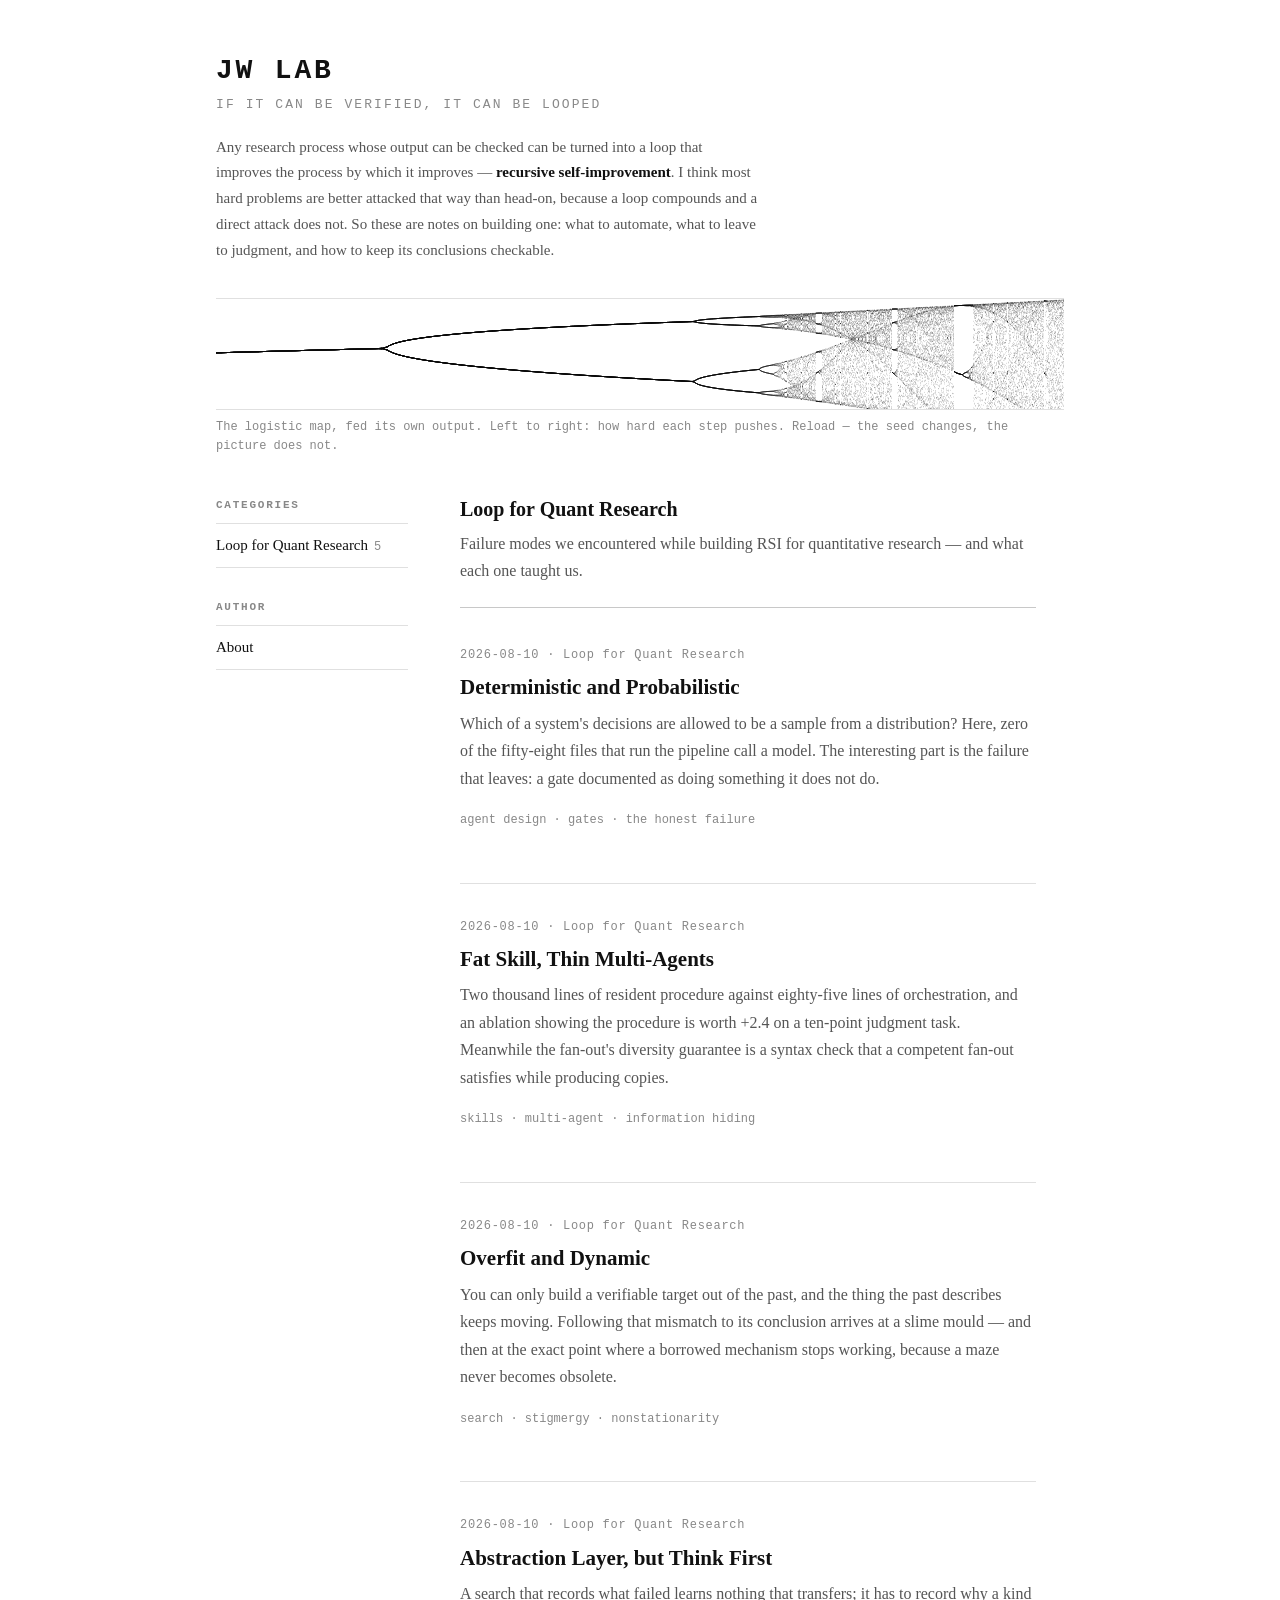
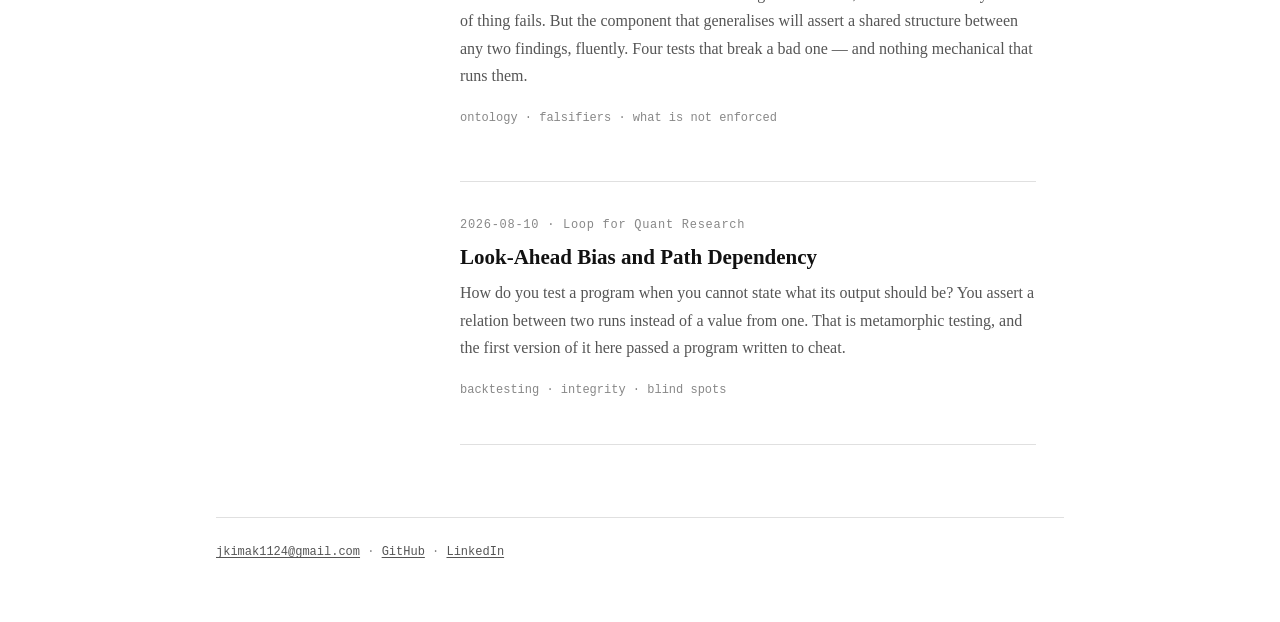
==== index.html @ d7b1e64d "Name the agent in the category description 'Failure modes hit while building' reads for a beat as th" ====
<!DOCTYPE html>
<html lang="en">
<head>
<meta charset="utf-8">
<meta name="viewport" content="width=device-width, initial-scale=1">
<title>JW Lab — Recursive Self-Improvement</title>
<meta name="description" content="Notes on recursive self-improvement: building the loop that improves the process by which it improves. What to automate, what to leave to judgment, and how to keep the conclusions checkable — drawn from an unsupervised search for stock-market trading strategies.">
<link rel="stylesheet" href="./style.css">
<link rel="icon" href="data:image/svg+xml,%3Csvg xmlns='http://www.w3.org/2000/svg' viewBox='0 0 100 100'%3E%3Ctext x='50' y='52' font-size='116' text-anchor='middle' dominant-baseline='central'%3E%F0%9F%8D%B8%3C/text%3E%3C/svg%3E">
</head>
<body>

<div class="wrap wide">

<header class="site">
  <a class="site-name home" href="./index.html">JW Lab</a>
  <p class="site-tag">If it can be verified, it can be looped</p>

  <p class="site-sub">
    Any research process whose output can be checked can be turned into a loop
    that improves the process by which it improves —
    <strong>recursive self-improvement</strong>. I think most hard problems are
    better attacked that way than head-on, because a loop compounds and a direct
    attack does not. So these are notes on building one: what to automate, what
    to leave to judgment, and how to keep its conclusions checkable.
  </p>
  <canvas class="ca" id="ca" aria-hidden="true"></canvas>
  <p class="ca-note">
    The logistic map, fed its own output. Left to right: how hard each step
    pushes. Reload — the seed changes, the picture does not.
  </p>
</header>

<main class="shell">

  <nav class="board" aria-label="sections">
    <span class="board-lbl">Categories</span>
    <ul>
      <li>
        <a href="#loop-for-quant-research" aria-current="true">
          Loop for Quant Research<span class="n">5</span>
        </a>
      </li>
    </ul>

    <span class="board-lbl">Author</span>
    <ul>
      <li><a href="./about.html">About</a></li>
    </ul>
  </nav>

  <section class="cat" id="loop-for-quant-research">
    <h2 class="cat-title">Loop for Quant Research</h2>
    <p class="cat-desc">
      Failure modes we encountered while building RSI for quantitative
      research — and what each one taught us.
    </p>

  <ol class="list">

    <li>
      <span class="entry-date">2026-08-10 · Loop for Quant Research</span>
      <a class="entry-title" href="./posts/deterministic-and-probabilistic.html">
        Deterministic and Probabilistic
      </a>
      <p class="entry-sub">
        Which of a system's decisions are allowed to be a sample from a
        distribution? Here, zero of the fifty-eight files that run the pipeline
        call a model. The interesting part is the failure that leaves: a gate
        documented as doing something it does not do.
      </p>
      <p class="entry-tags mono">agent design · gates · the honest failure</p>
    </li>

    <li>
      <span class="entry-date">2026-08-10 · Loop for Quant Research</span>
      <a class="entry-title" href="./posts/fat-skill-thin-agents.html">
        Fat Skill, Thin Multi-Agents
      </a>
      <p class="entry-sub">
        Two thousand lines of resident procedure against eighty-five lines of
        orchestration, and an ablation showing the procedure is worth +2.4 on a
        ten-point judgment task. Meanwhile the fan-out's diversity guarantee is a
        syntax check that a competent fan-out satisfies while producing copies.
      </p>
      <p class="entry-tags mono">skills · multi-agent · information hiding</p>
    </li>

    <li>
      <span class="entry-date">2026-08-10 · Loop for Quant Research</span>
      <a class="entry-title" href="./posts/overfit-and-dynamic.html">
        Overfit and Dynamic
      </a>
      <p class="entry-sub">
        You can only build a verifiable target out of the past, and the thing the
        past describes keeps moving. Following that mismatch to its conclusion
        arrives at a slime mould — and then at the exact point where a borrowed
        mechanism stops working, because a maze never becomes obsolete.
      </p>
      <p class="entry-tags mono">search · stigmergy · nonstationarity</p>
    </li>

    <li>
      <span class="entry-date">2026-08-10 · Loop for Quant Research</span>
      <a class="entry-title" href="./posts/abstraction-but-think-first.html">
        Abstraction Layer, but Think First
      </a>
      <p class="entry-sub">
        A search that records what failed learns nothing that transfers; it has
        to record why a kind of thing fails. But the component that generalises
        will assert a shared structure between any two findings, fluently. Four
        tests that break a bad one — and nothing mechanical that runs them.
      </p>
      <p class="entry-tags mono">ontology · falsifiers · what is not enforced</p>
    </li>

    <li>
      <span class="entry-date">2026-08-10 · Loop for Quant Research</span>
      <a class="entry-title" href="./posts/lookahead-and-path-dependency.html">
        Look-Ahead Bias and Path Dependency
      </a>
      <p class="entry-sub">
        How do you test a program when you cannot state what its output should
        be? You assert a relation between two runs instead of a value from one.
        That is metamorphic testing, and the first version of it here passed a
        program written to cheat.
      </p>
      <p class="entry-tags mono">backtesting · integrity · blind spots</p>
    </li>

  </ol>
  </section>
</main>

<footer class="site">
  <div>
    <a href="mailto:jkimak1124@gmail.com">jkimak1124@gmail.com</a> ·
    <a href="https://github.com/ico1036" rel="noopener">GitHub</a> ·
    <a href="https://www.linkedin.com/in/jiwoong-kim-b9934417a" rel="noopener">LinkedIn</a>
  </div>
</footer>

</div>

<script>
/* ------------------------------------------------------------------
   Bifurcation diagram of the logistic map, x -> R*x*(1-x).

   It is here because it is the canonical picture of what happens when
   you feed a process its own output. One parameter runs left to right;
   for each value the map is iterated, the transient is thrown away, and
   whatever the orbit settles onto is plotted. A single point, then two,
   then four, then a band.

   The seed is random on every load and the picture does not change,
   which is the part worth the pixels: the attractor belongs to the rule,
   not to where you happened to start.

   Deliberately cheap — a 2D canvas, no animation loop, no WebGL, so
   there is nothing to fall back to on a phone.
   ------------------------------------------------------------------ */
(function () {
  "use strict";
  var cv = document.getElementById("ca");
  if (!cv || !cv.getContext) return;

  var R_MIN = 2.75, R_MAX = 3.99;   // one fixed point through to chaos
  var SETTLE = 260;                 // iterations discarded as transient
  var KEEP = 90;                    // iterations plotted per column

  function draw() {
    var dpr = window.devicePixelRatio || 1;
    var w = cv.clientWidth, h = cv.clientHeight;
    if (!w || !h) return;
    cv.width = w * dpr;
    cv.height = h * dpr;

    var ctx = cv.getContext("2d");
    ctx.setTransform(dpr, 0, 0, dpr, 0, 0);
    ctx.clearRect(0, 0, w, h);
    ctx.fillStyle = getComputedStyle(document.body).color;
    // many faint dots rather than few hard ones: the density IS the shape
    ctx.globalAlpha = 0.16;

    var cols = Math.ceil(w);
    for (var i = 0; i < cols; i++) {
      var R = R_MIN + (R_MAX - R_MIN) * i / cols;
      // the seed is random and the picture is not — that is the point
      var x = 0.10 + 0.80 * Math.random();
      for (var s = 0; s < SETTLE; s++) x = R * x * (1 - x);
      for (var k = 0; k < KEEP; k++) {
        x = R * x * (1 - x);
        // the interesting band is the top half of the unit interval
        var y = h - ((x - 0.25) / 0.75) * h;
        if (y >= 0 && y < h) ctx.fillRect(i, y, 1, 1);
      }
    }
    ctx.globalAlpha = 1;
  }

  draw();

  // redraw on resize, but not on every pixel of a drag
  var timer = null;
  addEventListener("resize", function () {
    clearTimeout(timer);
    timer = setTimeout(draw, 150);
  }, { passive: true });

  // the strip is theme-aware: repaint if the reader's colour scheme flips
  if (window.matchMedia) {
    var mq = window.matchMedia("(prefers-color-scheme: dark)");
    if (mq.addEventListener) mq.addEventListener("change", draw);
  }
})();
</script>

</body>
</html>
---- style.css ----
/* ============================================================
   Black and white. No colour anywhere, deliberately — the only
   emphasis available is weight, size, rule and space, which is
   the constraint that keeps a research page honest.

   Dark mode inverts the two values and nothing else.
   ============================================================ */

:root{
  --ink:#111;
  --ink-2:#555;
  --ink-3:#888;
  --paper:#fff;
  --rule:#e0e0e0;
  --rule-2:#c8c8c8;
  --mark:#f0f0f0;

  /* --measure is the PROSE width. Measured, it renders 56-57 characters a
     line, and because every type size in this file is in rem that number
     holds from 900px to 2560px — the root grows at large viewports, the
     column grows with it, and the line length does not move. Spare
     viewport goes into type size, never into longer lines. */
  --measure:44rem;

  /* The index is a board plus a list, so it needs its own width: the
     list capped at its own measure, with the board sitting outside it
     rather than eating into it. */
  --shell:56rem;
  --board-w:12rem;
  --board-gap:3.25rem;
  --list-measure:36rem;

  /* The drawing width every figure's viewBox is authored at: the measure
     (44rem = 704px) minus the wrap's 24px of padding each side. Changing
     --measure without redrawing the figures to match will rescale them and
     shrink their labels with them, so the two values move together. */
  --fig-w:656px;
}

@media (prefers-color-scheme: dark){
  :root{
    --ink:#e8e8e8;
    --ink-2:#a8a8a8;
    --ink-3:#7a7a7a;
    --paper:#0c0c0c;
    --rule:#262626;
    --rule-2:#3a3a3a;
    --mark:#1c1c1c;
  }
}

*{margin:0;padding:0;box-sizing:border-box}
html{-webkit-text-size-adjust:100%}

body{
  background:var(--paper);
  color:var(--ink);
  font-family:"Iowan Old Style","Palatino Linotype",Palatino,Georgia,
              "Apple SD Gothic Neo","Noto Serif KR",serif;
  font-size:1.0625rem;
  line-height:1.72;
  -webkit-font-smoothing:antialiased;
  overflow-x:hidden;
}

.mono{
  font-family:"SF Mono",SFMono-Regular,Menlo,Consolas,"Liberation Mono",monospace;
  font-variant-numeric:tabular-nums;
}

.wrap{max-width:var(--measure); margin:0 auto; padding:0 24px}
.wrap.wide{max-width:var(--shell)}

/* ── masthead ─────────────────────────────────────────── */

header.site{padding:56px 0 0}
.site-name{
  font-family:"SF Mono",SFMono-Regular,Menlo,Consolas,monospace;
  font-size:0.8125rem; font-weight:700; letter-spacing:.16em;
  text-transform:uppercase; color:var(--ink);
  text-decoration:none; display:inline-block;
}

/* On the front page the wordmark is the wordmark; everywhere else the same
   element is a back-link and has to stay out of the way. Tracking loosens
   as size drops, so it tightens here to keep the letterfit even. */
.site-name.home{
  font-size:1.75rem; letter-spacing:.10em; line-height:1.1;
}
/* Below 1280px there is no left panel, so a post's only route to the
   author page would be a link inside a hidden rail. This carries it in
   the header instead, and steps aside where the rail takes over. */
.hdr-about{
  font-family:"SF Mono",SFMono-Regular,Menlo,Consolas,monospace;
  font-size:0.8125rem; letter-spacing:.16em; text-transform:uppercase;
  color:var(--ink-3); text-decoration:none; margin-left:18px;
}
.hdr-about:hover{color:var(--ink)}
@media (min-width:1280px){ .hdr-about{display:none} }

/* The positioning line. Sits directly under the wordmark and reads as
   part of it, which is why it repeats the wordmark's tracking rather
   than the body's. */
.site-tag{
  font-family:"SF Mono",SFMono-Regular,Menlo,Consolas,monospace;
  font-size:0.8125rem; letter-spacing:.16em; text-transform:uppercase;
  color:var(--ink-3); margin-top:7px;
}

.site-sub{
  font-size:0.9375rem; color:var(--ink-2); margin-top:14px; max-width:34rem;
}
.site-sub + .site-sub{margin-top:11px}
.site-sub strong{color:var(--ink); font-weight:600}

/* the bifurcation strip — see blog/index.html for what it is and why */
.ca{
  display:block; width:100%; height:112px; margin:34px 0 0;
  border-top:1px solid var(--rule); border-bottom:1px solid var(--rule);
}
.ca-note{
  font-family:"SF Mono",SFMono-Regular,Menlo,Consolas,monospace;
  font-size:0.75rem; color:var(--ink-3); margin-top:8px; line-height:1.6;
}

/* ── two-column shell ─────────────────────────────────────
   Left: a category board that grows as subjects are added.
   Right: the posts. One column on a phone, board first.
   ------------------------------------------------------- */

/* One column by default, two only once there is room for the board AND a
   full-measure list beside it. The board used to sit inside the prose
   measure, which left the list at 49 characters on every desktop and then
   snapped it to 79 at the phone breakpoint. */
.shell{display:grid; gap:34px; align-items:start; margin:40px 0 0}

@media (min-width:900px){
  .shell{
    grid-template-columns:var(--board-w) minmax(0,1fr);
    gap:var(--board-gap);
  }
  .board{position:sticky; top:36px}
}
.board-lbl{
  font-family:"SF Mono",SFMono-Regular,Menlo,Consolas,monospace;
  font-size:0.6875rem; font-weight:700; letter-spacing:.16em;
  text-transform:uppercase; color:var(--ink-3);
  padding-bottom:8px; border-bottom:1px solid var(--rule); display:block;
}
.board ul{list-style:none; margin:0; padding:0}
/* a second group in the board gets air above its label, so the two read
   as sections rather than as one list with a stray heading in it */
.board ul + .board-lbl{margin-top:30px}
.board li{margin:0; border-bottom:1px solid var(--rule)}
.board a{
  display:block; padding:11px 0; text-decoration:none;
  font-size:0.9375rem; line-height:1.4; color:var(--ink);
}
.board a:hover{text-decoration:underline; text-underline-offset:3px}
.board .n{
  font-family:"SF Mono",SFMono-Regular,Menlo,Consolas,monospace;
  font-size:0.75rem; color:var(--ink-3); margin-left:6px;
}

/* ── a category, and what it is about ─────────────────────
   The board is a set of links; this is where the reader lands when they
   follow one. Without it the five posts arrive with no statement of what
   they have in common, and the through-line has to be inferred.
   ------------------------------------------------------- */

.cat{max-width:var(--list-measure)}
.cat-title{
  font-size:1.25rem; font-weight:600; line-height:1.3; margin:0 0 8px;
}
.cat-desc{
  font-size:1rem; color:var(--ink-2); margin:0 0 4px;
  padding-bottom:22px; border-bottom:1px solid var(--rule-2);
}

/* ── index post list ──────────────────────────────────── */

.list{margin:0; list-style:none; max-width:var(--list-measure)}
.list li{
  padding:26px 0; border-top:1px solid var(--rule);
}
/* the category description already closes with a rule, at every width */
.list li:first-child{border-top:none}
.list li:last-child{border-bottom:1px solid var(--rule)}
.entry-date{
  font-family:"SF Mono",SFMono-Regular,Menlo,Consolas,monospace;
  font-size:0.75rem; color:var(--ink-3); letter-spacing:.06em;
}
.entry-title{
  display:block; margin:6px 0 8px;
  font-size:1.3125rem; line-height:1.35; font-weight:600;
  color:var(--ink); text-decoration:none;
}
.entry-title:hover{text-decoration:underline; text-underline-offset:3px}
.entry-sub{color:var(--ink-2); font-size:1rem}
.entry-tags{
  margin-top:10px;
  font-family:"SF Mono",SFMono-Regular,Menlo,Consolas,monospace;
  font-size:0.75rem; color:var(--ink-3);
}

/* ── post ─────────────────────────────────────────────── */

article{margin:44px 0 0}
.post-date{
  font-family:"SF Mono",SFMono-Regular,Menlo,Consolas,monospace;
  font-size:0.75rem; color:var(--ink-3); letter-spacing:.06em;
}
h1{
  font-size:1.9375rem; line-height:1.24; font-weight:600;
  letter-spacing:-.01em; margin:10px 0 14px; text-wrap:balance;
}
.standfirst{
  font-size:1.125rem; color:var(--ink-2); line-height:1.65;
  padding-bottom:26px; border-bottom:1px solid var(--rule);
}

h2{
  font-size:1.25rem; font-weight:600; line-height:1.35;
  margin:42px 0 12px; text-wrap:balance;
}
h3{
  font-size:1.0625rem; font-weight:600; margin:28px 0 8px;
}
p{margin:0 0 18px}
p.lede{font-size:1.125rem}

a{color:var(--ink); text-underline-offset:2px}

strong{font-weight:600}
em{font-style:italic}

ul,ol{margin:0 0 18px 1.3em}
li{margin:0 0 8px}

blockquote{
  margin:22px 0; padding:2px 0 2px 20px;
  border-left:2px solid var(--rule-2); color:var(--ink-2);
}
blockquote p:last-child{margin-bottom:0}

code{
  font-family:"SF Mono",SFMono-Regular,Menlo,Consolas,monospace;
  font-size:.87em; background:var(--mark); padding:1px 5px; border-radius:3px;
}
pre{
  background:var(--mark); border:1px solid var(--rule);
  padding:14px 16px; margin:22px 0; overflow-x:auto; border-radius:4px;
}
pre code{background:none; padding:0; font-size:0.8125rem; line-height:1.62}

table{
  width:100%; border-collapse:collapse; margin:24px 0; font-size:0.9375rem;
  display:block; overflow-x:auto;
}
th,td{
  text-align:left; padding:9px 14px 9px 0;
  border-bottom:1px solid var(--rule); vertical-align:top;
}
th{
  font-family:"SF Mono",SFMono-Regular,Menlo,Consolas,monospace;
  font-size:0.75rem; font-weight:600; letter-spacing:.04em;
  text-transform:uppercase; color:var(--ink-3);
}
td.num{
  font-family:"SF Mono",SFMono-Regular,Menlo,Consolas,monospace;
  font-variant-numeric:tabular-nums; white-space:nowrap;
}

hr{border:none; border-top:1px solid var(--rule); margin:38px 0}

/* ── figures ──────────────────────────────────────────────
   Diagrams are inline SVG drawn in `currentColor`, so they take the ink
   value and invert with the theme without a second asset.

   They are drawn at --fig-w so the viewBox scale is 1 and a user unit is
   a CSS pixel. That is what makes the `font-size` attributes inside the
   SVG mean what they say. Below that width the figure SCROLLS rather than
   scaling: scaling the viewBox shrinks every label with it, which is how
   an earlier version of this shipped 14px labels that rendered at four
   and a half pixels on a phone.
   ------------------------------------------------------- */

figure{margin:30px 0}
.fig-scroll{overflow-x:auto; overflow-y:hidden}
/* Fixed at the authored width and centred, never stretched. Growing the
   figure with the root would scale its labels past the body text; letting
   it shrink is the 4.4px bug. So on a scaled-up display the figure simply
   sits a little narrower than the prose, centred, which reads as chosen. */
figure svg{
  display:block; width:var(--fig-w); height:auto;
  margin-inline:auto; color:var(--ink);
}
figcaption{
  font-family:"SF Mono",SFMono-Regular,Menlo,Consolas,monospace;
  font-size:0.75rem; color:var(--ink-3); line-height:1.6; margin-top:10px;
}

/* a claim the reader can check, set apart from the prose around it */
.measured{
  border:1px solid var(--rule-2); padding:16px 18px; margin:24px 0;
  border-radius:4px;
}
.measured .lbl{
  font-family:"SF Mono",SFMono-Regular,Menlo,Consolas,monospace;
  font-size:0.75rem; letter-spacing:.1em; text-transform:uppercase;
  color:var(--ink-3); display:block; margin-bottom:8px;
}
.measured p:last-child{margin-bottom:0}

/* the thing I got wrong, or the thing this does not cover */
.caveat{
  border-left:2px solid var(--ink); padding:2px 0 2px 18px; margin:24px 0;
}
.caveat .lbl{
  font-family:"SF Mono",SFMono-Regular,Menlo,Consolas,monospace;
  font-size:0.75rem; letter-spacing:.1em; text-transform:uppercase;
  color:var(--ink); font-weight:600; display:block; margin-bottom:6px;
}
.caveat p:last-child{margin-bottom:0}

.footnotes{
  margin-top:44px; padding-top:20px; border-top:1px solid var(--rule);
  font-size:0.9375rem; color:var(--ink-2);
}
.footnotes ol{margin-left:1.2em}

.post-nav{
  margin:52px 0 0; padding-top:22px; border-top:1px solid var(--rule);
  font-size:0.9375rem;
}

/* ── footer ───────────────────────────────────────────── */

footer.site{
  margin:64px 0 0; padding:22px 0 56px; border-top:1px solid var(--rule);
  font-family:"SF Mono",SFMono-Regular,Menlo,Consolas,monospace;
  font-size:0.75rem; color:var(--ink-3); line-height:2;
}
footer.site a{color:var(--ink-2)}

/* ── contents rail ────────────────────────────────────────
   Hidden until there is genuinely empty margin to put it in, and then
   fixed beside the column rather than inside it, so the prose keeps the
   exact width and position it has at every other size — no reflow, and
   the figures do not move.

   The breakpoint is where the arithmetic stops fitting: the rail needs
   half the viewport to exceed half the measure plus the rail, its gap
   and a margin. Below 1280 that puts its left edge off-screen.
   ------------------------------------------------------- */

.rail{display:none}

@media (min-width:1280px){
  /* A column, so that only the contents list scrolls. With the whole rail
     scrolling, the author group fell off the bottom on any post with a
     long table of contents — visible on a tall window, gone on a short
     one, which is the worst of both. */
  .rail{
    display:flex; flex-direction:column; position:fixed; top:118px;
    left:calc(50% - (var(--measure) / 2) - 15rem);
    width:13rem; max-height:76vh;
  }
  .rail > .rail-list:not(.rail-foot){overflow-y:auto; min-height:2.5rem}
  .rail > .rail-lbl,
  .rail > .rail-foot{flex:none}
  .rail-lbl{
    font-family:"SF Mono",SFMono-Regular,Menlo,Consolas,monospace;
    font-size:0.6875rem; font-weight:700; letter-spacing:.16em;
    text-transform:uppercase; color:var(--ink-3);
    display:block; padding-bottom:8px; border-bottom:1px solid var(--rule);
  }
  .rail-lbl-2{margin-top:26px}
  .rail-list{margin:0; padding:0; list-style:none; counter-reset:rail}
  .rail-list li{margin:0; counter-increment:rail}
  .rail-list a{
    display:block; padding:7px 0 7px 22px; position:relative;
    font-size:0.875rem; line-height:1.35;
    color:var(--ink-3); text-decoration:none;
  }
  .rail-list a::before{
    content:counter(rail); position:absolute; left:0; top:7px;
    font-family:"SF Mono",SFMono-Regular,Menlo,Consolas,monospace;
    font-size:0.6875rem; color:var(--ink-3);
  }
  .rail-list a:hover{color:var(--ink)}
  .rail-list a[aria-current]{color:var(--ink); font-weight:600}

  /* The author group is not part of the numbered contents. These have the
     same specificity as the .rail-list rules above, so they have to come
     after them — placed before, the number came back. */
  .rail-foot li{counter-increment:none}
  .rail-foot a{padding-left:0}
  .rail-foot a::before{content:none}
}

/* ── large screens ────────────────────────────────────────
   On a wide display the answer is not a longer line — 78 characters is
   already the ceiling — it is bigger type. Every width here is in rem,
   so raising the root grows the column and the text together and the
   characters-per-line does not move. The page occupies a similar share
   of a 27-inch display as of a laptop, instead of shrinking into a strip.

   Must stay above the mobile block, which is required to come last.
   ------------------------------------------------------- */

/* Only the ROOT moves here. Every other size in this file is in rem, so
   body, lede, headings and captions all follow in proportion and the
   hierarchy holds. Restating body in this block multiplies the two: it
   produced a body larger than its own lede at 1500px and above. */
@media (min-width:1500px){ html{font-size:17px} }
@media (min-width:1900px){ html{font-size:18px} }

/* ── mobile ───────────────────────────────────────────────
   The floor is 14px at phone widths. Small mono type is fine
   on a desktop and unreadable on a phone, so every class that
   sits under 14px above is raised here.
   ------------------------------------------------------- */

@media (max-width:760px){
  body{font-size:16px}
  .wrap{padding:0 18px}
  header.site{padding-top:36px}
  /* The single-column shell, the static board and the list's first rule
     are now the DEFAULT rather than a phone override — the two-column
     form only switches on above 900px. Restating them here would be
     three rules that no longer change anything. */
  h1{font-size:26px}
  h2{font-size:19px}
  .standfirst{font-size:17px}
  .entry-title{font-size:19px}
  /* The bifurcation needs vertical room to read as a shape rather than a
     smudge; at 64px the period-doubling was a thick line. */
  .ca{height:82px}
  pre code{font-size:14px}
  table{font-size:14px}
  .site-name,.site-tag,.hdr-about,.ca-note,.entry-date,.entry-tags,.post-date,
  .board-lbl,.board .n,.measured .lbl,.caveat .lbl,th,
  figcaption,footer.site{font-size:14px}

  /* `code` is .87em, which lands at 13.92px against a 16px body — under the
     floor by eight hundredths of a pixel. Pin it rather than nudging the
     ratio, so the value does not drift back under when the body size moves. */
  code{font-size:14px}
}
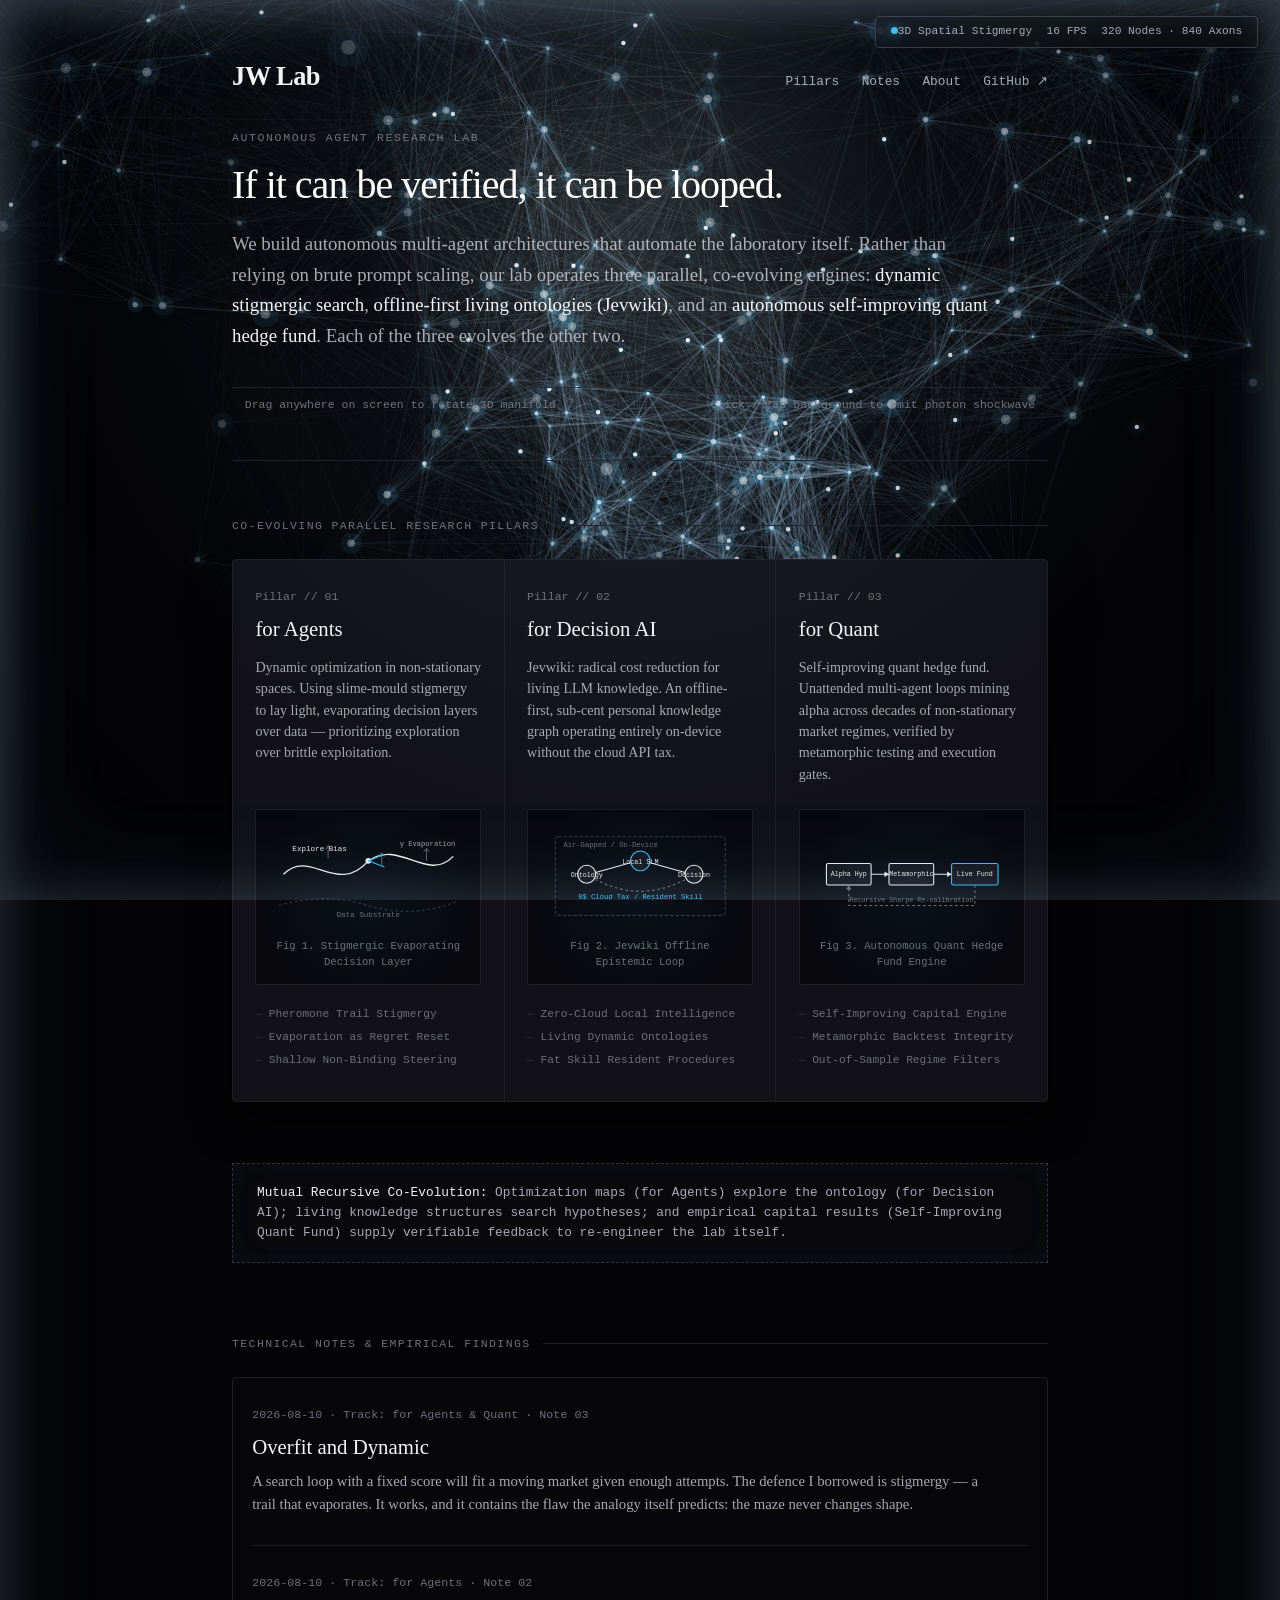
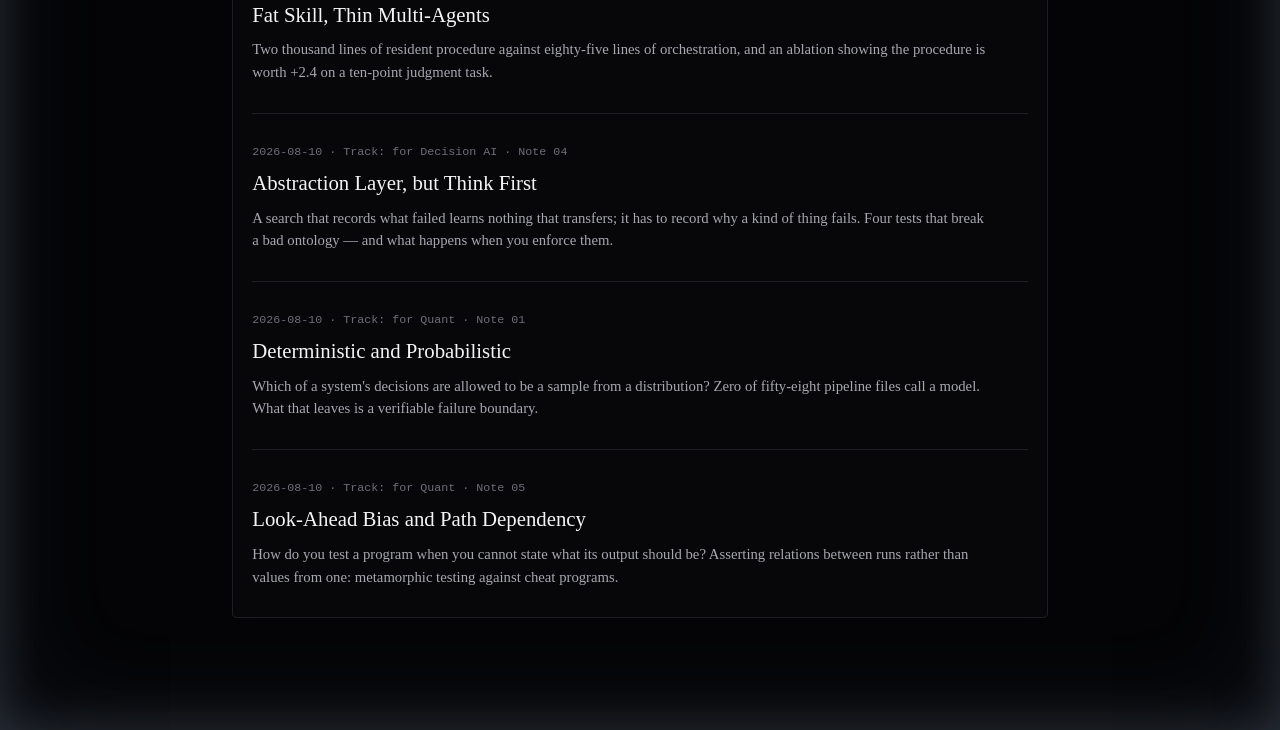
==== commit ed4160bf: "Deploy: Full-screen 3D synaptic void with 3 parallel research pillars" ====
--- a/index.html
+++ b/index.html
@@ -2,216 +2,1025 @@
 <html lang="en">
 <head>
 <meta charset="utf-8">
-<meta name="viewport" content="width=device-width, initial-scale=1">
-<title>JW Lab — Recursive Self-Improvement</title>
-<meta name="description" content="Notes on recursive self-improvement: building the loop that improves the process by which it improves. What to automate, what to leave to judgment, and how to keep the conclusions checkable — drawn from an unsupervised search for stock-market trading strategies.">
-<link rel="stylesheet" href="./style.css">
-<link rel="icon" href="data:image/svg+xml,%3Csvg xmlns='http://www.w3.org/2000/svg' viewBox='0 0 100 100'%3E%3Ctext x='50' y='52' font-size='116' text-anchor='middle' dominant-baseline='central'%3E%F0%9F%8D%B8%3C/text%3E%3C/svg%3E">
+<meta name="viewport" content="width=device-width, initial-scale=1, viewport-fit=cover">
+<title>JW Lab — Autonomous Agent Research Lab</title>
+<meta name="description" content="An autonomous agent research lab architecting multi-agent systems, recursive self-improvement loops, stigmergic optimization, and offline-first epistemic graphs.">
+<style>
+/* ============================================================
+   JW LAB — NEOLAB MONOCHROME × FULL-SCREEN 3D LIVING VOID
+   Ultra-High Visibility 3D Synaptic Manifold Engine
+   ============================================================ */
+:root {
+  --ink: #f4f4f6;
+  --ink-2: #a8a8b2;
+  --ink-3: #6e6e78;
+  --paper: #040406;
+  --card: rgba(12, 12, 18, 0.65);
+  --rule: #1e1e24;
+  --rule-light: #32323e;
+  
+  --measure: 54rem;
+  --font-serif: "Iowan Old Style", "Palatino Linotype", Palatino, Georgia, "Apple SD Gothic Neo", serif;
+  --font-mono: "SF Mono", "Fira Code", Menlo, Monaco, Consolas, monospace;
+}
+
+* { margin: 0; padding: 0; box-sizing: border-box; }
+html { background: var(--paper); color: var(--ink); -webkit-font-smoothing: antialiased; }
+
+body {
+  font-family: var(--font-serif);
+  font-size: 1.0625rem;
+  line-height: 1.55;
+  background: var(--paper);
+  color: var(--ink);
+  overflow-x: hidden;
+  position: relative;
+  min-height: 100vh;
+}
+
+/* ============================================================
+   FULL-SCREEN 3D CANVAS (LIVING VOID)
+   ============================================================ */
+#physarum-canvas {
+  position: fixed;
+  top: 0;
+  left: 0;
+  width: 100vw;
+  height: 100vh;
+  z-index: 1;
+  display: block;
+  cursor: grab;
+  touch-action: none;
+}
+#physarum-canvas:active {
+  cursor: grabbing;
+}
+
+/* Subtle Vignette (preserves high contrast for 3D network) */
+.spatial-vignette {
+  position: fixed;
+  top: 0;
+  left: 0;
+  width: 100vw;
+  height: 100vh;
+  z-index: 2;
+  pointer-events: none;
+  background: radial-gradient(
+    circle at 50% 30%,
+    rgba(4, 4, 6, 0.0) 0%,
+    rgba(4, 4, 6, 0.35) 65%,
+    rgba(4, 4, 6, 0.75) 100%
+  );
+}
+
+/* ============================================================
+   LUMINESCENT SCREEN PERIMETER BEZEL (ENTRANCE LIGHT)
+   ============================================================ */
+.screen-edge-corona {
+  position: fixed;
+  top: 0;
+  left: 0;
+  width: 100vw;
+  height: 100vh;
+  pointer-events: none;
+  z-index: 999;
+  box-shadow: inset 0 0 50px rgba(210, 235, 255, 0.16),
+              inset 0 0 120px rgba(140, 190, 255, 0.08);
+  transition: opacity 0.8s cubic-bezier(0.16, 1, 0.3, 1);
+}
+
+.screen-edge-photon {
+  position: fixed;
+  top: 0;
+  left: 0;
+  width: 100vw;
+  height: 100vh;
+  pointer-events: none;
+  z-index: 998;
+  opacity: 0.85;
+  background: radial-gradient(
+    circle at var(--mouse-x, 50%) var(--mouse-y, 25%),
+    rgba(220, 245, 255, 0.18) 0%,
+    rgba(140, 190, 255, 0.05) 30%,
+    transparent 65%
+  );
+  mix-blend-mode: screen;
+}
+
+@keyframes entrancePulse {
+  0% {
+    box-shadow: inset 0 0 0px rgba(220, 235, 255, 0),
+                inset 0 0 0px rgba(180, 210, 255, 0);
+  }
+  35% {
+    box-shadow: inset 0 0 110px rgba(225, 242, 255, 0.35),
+                inset 0 0 200px rgba(160, 210, 255, 0.18);
+  }
+  100% {
+    box-shadow: inset 0 0 50px rgba(210, 235, 255, 0.16),
+                inset 0 0 120px rgba(140, 190, 255, 0.08);
+  }
+}
+
+.entrance-active {
+  animation: entrancePulse 2.2s cubic-bezier(0.16, 1, 0.3, 1) forwards;
+}
+
+/* Floating Telemetry Pendant */
+.hud-pendant {
+  position: fixed;
+  top: calc(1rem + env(safe-area-inset-top));
+  right: 1.4rem;
+  z-index: 100;
+  font-family: var(--font-mono);
+  font-size: 0.7rem;
+  color: var(--ink-2);
+  display: flex;
+  align-items: center;
+  gap: 0.9rem;
+  background: rgba(8, 8, 12, 0.78);
+  padding: 0.4rem 0.9rem;
+  border: 1px solid var(--rule-light);
+  border-radius: 4px;
+  backdrop-filter: blur(14px);
+  -webkit-backdrop-filter: blur(14px);
+  pointer-events: none;
+  box-shadow: 0 4px 20px rgba(0, 0, 0, 0.6);
+}
+
+.hud-dot {
+  width: 7px;
+  height: 7px;
+  border-radius: 50%;
+  background: #38bdf8;
+  box-shadow: 0 0 12px #38bdf8;
+  display: inline-block;
+  animation: dotPulse 2s infinite ease-in-out;
+}
+@keyframes dotPulse {
+  0%, 100% { opacity: 0.7; transform: scale(0.9); }
+  50% { opacity: 1; transform: scale(1.25); box-shadow: 0 0 16px #38bdf8; }
+}
+
+/* ============================================================
+   CONTENT LAYER
+   ============================================================ */
+.wrap {
+  position: relative;
+  z-index: 10;
+  max-width: var(--measure);
+  margin: 0 auto;
+  padding: calc(3.5rem + env(safe-area-inset-top)) 1.5rem calc(7rem + env(safe-area-inset-bottom));
+  pointer-events: none; /* Let drag pass through to 3D canvas */
+}
+
+a, button, article, nav, .interactive-box, .coevolution-bar, .dispatches {
+  pointer-events: auto;
+}
+
+/* Header */
+header.site {
+  border-bottom: 1px solid var(--rule);
+  padding-bottom: 2.4rem;
+  margin-bottom: 3.5rem;
+  position: relative;
+}
+
+.top-bar {
+  display: flex;
+  justify-content: space-between;
+  align-items: baseline;
+  margin-bottom: 2rem;
+}
+
+.site-title {
+  font-family: var(--font-serif);
+  font-size: 1.65rem;
+  font-weight: 600;
+  letter-spacing: -0.02em;
+  color: var(--ink);
+  text-decoration: none;
+}
+
+.site-nav {
+  font-family: var(--font-mono);
+  font-size: 0.8rem;
+  display: flex;
+  gap: 1.4rem;
+}
+.site-nav a {
+  color: var(--ink-2);
+  text-decoration: none;
+  transition: color 0.15s ease;
+}
+.site-nav a:hover {
+  color: #fff;
+}
+
+.hero-tag {
+  font-family: var(--font-mono);
+  font-size: 0.72rem;
+  text-transform: uppercase;
+  letter-spacing: 0.14em;
+  color: var(--ink-3);
+  margin-bottom: 0.9rem;
+}
+
+.hero-headline {
+  font-size: 2.5rem;
+  font-weight: 400;
+  line-height: 1.18;
+  letter-spacing: -0.025em;
+  margin-bottom: 1.3rem;
+  color: #ffffff;
+  text-shadow: 0 2px 24px rgba(0, 0, 0, 0.9);
+}
+
+.hero-manifesto {
+  font-size: 1.18rem;
+  color: var(--ink-2);
+  line-height: 1.62;
+  max-width: 48rem;
+  margin-bottom: 2.2rem;
+  text-shadow: 0 1px 14px rgba(0, 0, 0, 0.9);
+}
+
+.hero-manifesto strong {
+  color: var(--ink);
+  font-weight: 500;
+}
+
+.spatial-hint-strip {
+  display: flex;
+  align-items: center;
+  justify-content: space-between;
+  font-family: var(--font-mono);
+  font-size: 0.72rem;
+  color: var(--ink-3);
+  padding: 0.5rem 0.8rem;
+  border-top: 1px solid var(--rule);
+  margin-top: 1.5rem;
+}
+
+/* ============================================================
+   PARALLEL 3-TRACK ARCHITECTURE MATRIX (GLASS CARDS)
+   ============================================================ */
+.section-meta {
+  font-family: var(--font-mono);
+  font-size: 0.72rem;
+  text-transform: uppercase;
+  letter-spacing: 0.12em;
+  color: var(--ink-3);
+  margin-bottom: 1.5rem;
+  display: flex;
+  align-items: center;
+  gap: 0.75rem;
+}
+.section-meta::after {
+  content: "";
+  flex: 1;
+  height: 1px;
+  background: var(--rule);
+}
+
+.parallel-grid {
+  display: grid;
+  grid-template-columns: repeat(3, 1fr);
+  gap: 1px;
+  background: var(--rule);
+  border: 1px solid var(--rule);
+  margin-bottom: 3.8rem;
+  border-radius: 4px;
+  overflow: hidden;
+  box-shadow: 0 16px 40px rgba(0, 0, 0, 0.6);
+}
+
+.track-card {
+  background: var(--card);
+  backdrop-filter: blur(14px);
+  -webkit-backdrop-filter: blur(14px);
+  padding: 1.8rem 1.4rem 2rem;
+  display: flex;
+  flex-direction: column;
+  position: relative;
+  transition: background 0.25s ease;
+}
+.track-card::before {
+  content: "";
+  position: absolute;
+  top: 0; left: 0; right: 0; height: 1px;
+  background: linear-gradient(90deg, transparent, rgba(220, 238, 255, 0.3), transparent);
+  opacity: 0;
+  transition: opacity 0.3s ease;
+}
+.track-card:hover {
+  background: rgba(18, 18, 26, 0.85);
+}
+.track-card:hover::before {
+  opacity: 1;
+}
+
+.track-id {
+  font-family: var(--font-mono);
+  font-size: 0.72rem;
+  color: var(--ink-3);
+  margin-bottom: 0.45rem;
+}
+
+.track-title {
+  font-family: var(--font-serif);
+  font-size: 1.3rem;
+  font-weight: 500;
+  color: var(--ink);
+  margin-bottom: 0.7rem;
+}
+
+.track-desc {
+  font-size: 0.88rem;
+  color: var(--ink-2);
+  line-height: 1.52;
+  margin-bottom: 1.5rem;
+  flex-grow: 1;
+}
+
+/* Schematic Diagram Box */
+.schematic-box {
+  border: 1px solid var(--rule);
+  background: rgba(8, 8, 12, 0.85);
+  padding: 0.85rem;
+  border-radius: 2px;
+  margin-bottom: 1.3rem;
+  display: flex;
+  flex-direction: column;
+  align-items: center;
+  position: relative;
+  overflow: hidden;
+}
+.schematic-box::after {
+  content: "";
+  position: absolute;
+  inset: 0;
+  background: radial-gradient(circle at 50% 50%, rgba(56, 189, 248, 0.05) 0%, transparent 80%);
+  pointer-events: none;
+}
+
+.schematic-svg {
+  width: 100%;
+  height: 105px;
+  display: block;
+}
+
+.schematic-caption {
+  font-family: var(--font-mono);
+  font-size: 0.66rem;
+  color: var(--ink-3);
+  margin-top: 0.55rem;
+  text-align: center;
+}
+
+.track-tags {
+  font-family: var(--font-mono);
+  font-size: 0.7rem;
+  color: var(--ink-3);
+  list-style: none;
+  display: flex;
+  flex-direction: column;
+  gap: 0.35rem;
+}
+.track-tags li::before {
+  content: "— ";
+  color: var(--rule-light);
+}
+
+/* Co-evolution Banner */
+.coevolution-bar {
+  border: 1px dashed var(--rule-light);
+  background: rgba(12, 12, 16, 0.72);
+  backdrop-filter: blur(14px);
+  padding: 1.2rem 1.5rem;
+  margin-bottom: 4.5rem;
+  font-family: var(--font-mono);
+  font-size: 0.8rem;
+  color: var(--ink-2);
+  line-height: 1.55;
+  box-shadow: inset 0 0 25px rgba(56, 189, 248, 0.04);
+}
+.coevolution-bar strong {
+  color: var(--ink);
+  font-weight: 500;
+}
+
+/* Dispatches */
+.dispatches {
+  list-style: none;
+  background: rgba(10, 10, 14, 0.6);
+  backdrop-filter: blur(12px);
+  padding: 0 1.2rem;
+  border: 1px solid var(--rule);
+  border-radius: 4px;
+}
+
+.dispatch-item {
+  border-bottom: 1px solid var(--rule);
+  padding: 1.8rem 0;
+  transition: padding-left 0.15s ease;
+}
+.dispatch-item:last-child {
+  border-bottom: none;
+}
+.dispatch-item:hover {
+  padding-left: 0.5rem;
+}
+
+.dispatch-meta {
+  font-family: var(--font-mono);
+  font-size: 0.73rem;
+  color: var(--ink-3);
+  margin-bottom: 0.4rem;
+}
+
+.dispatch-title {
+  font-size: 1.3rem;
+  font-weight: 500;
+  color: var(--ink);
+  text-decoration: none;
+  display: inline-block;
+  margin-bottom: 0.45rem;
+}
+.dispatch-title:hover {
+  color: #fff;
+  text-decoration: underline;
+  text-underline-offset: 4px;
+}
+
+.dispatch-standfirst {
+  font-size: 0.92rem;
+  color: var(--ink-2);
+  line-height: 1.55;
+  max-width: 46rem;
+}
+
+/* Mobile Optimizations */
+@media (max-width: 820px) {
+  .parallel-grid {
+    grid-template-columns: 1fr;
+  }
+  .hero-headline {
+    font-size: 1.95rem;
+  }
+  .wrap {
+    padding-left: 1.1rem;
+    padding-right: 1.1rem;
+  }
+  .hud-pendant {
+    right: 1.1rem;
+  }
+  .screen-edge-corona {
+    box-shadow: inset 0 0 40px rgba(210, 235, 255, 0.2),
+                inset 0 0 90px rgba(150, 200, 255, 0.1);
+  }
+}
+</style>
 </head>
-<body>
-
-<div class="wrap wide">
-
-<header class="site">
-  <a class="site-name home" href="./index.html">JW Lab</a>
-  <p class="site-tag">If it can be verified, it can be looped</p>
-
-  <p class="site-sub">
-    Any research process whose output can be checked can be turned into a loop
-    that improves the process by which it improves —
-    <strong>recursive self-improvement</strong>. I think most hard problems are
-    better attacked that way than head-on, because a loop compounds and a direct
-    attack does not. So these are notes on building one: what to automate, what
-    to leave to judgment, and how to keep its conclusions checkable.
-  </p>
-  <canvas class="ca" id="ca" aria-hidden="true"></canvas>
-  <p class="ca-note">
-    The logistic map, fed its own output. Left to right: how hard each step
-    pushes. Reload — the seed changes, the picture does not.
-  </p>
-</header>
-
-<main class="shell">
-
-  <nav class="board" aria-label="sections">
-    <span class="board-lbl">Categories</span>
-    <ul>
-      <li>
-        <a href="#loop-for-quant-research" aria-current="true">
-          Loop for Quant Research<span class="n">5</span>
-        </a>
+<body class="entrance-active">
+
+<!-- Full-Screen Living 3D Stigmergy Manifold Canvas -->
+<canvas id="physarum-canvas"></canvas>
+<div class="spatial-vignette"></div>
+
+<!-- Ambient Rim Corona & Traveling Specular Light -->
+<div class="screen-edge-corona"></div>
+<div class="screen-edge-photon" id="edge-photon"></div>
+
+<!-- Top-Right Telemetry Pendant -->
+<div class="hud-pendant">
+  <span><span class="hud-dot"></span>3D Spatial Stigmergy</span>
+  <span id="telemetry-fps">60 FPS</span>
+  <span id="telemetry-nodes">320 Nodes · 840 Axons</span>
+</div>
+
+<div class="wrap">
+
+  <header class="site">
+    <div class="top-bar">
+      <a class="site-title" href="./index.html">JW Lab</a>
+      <nav class="site-nav">
+        <a href="#tracks">Pillars</a>
+        <a href="#dispatches">Notes</a>
+        <a href="./about.html">About</a>
+        <a href="https://github.com/ico1036" target="_blank" rel="noopener">GitHub ↗</a>
+      </nav>
+    </div>
+
+    <p class="hero-tag">Autonomous Agent Research Lab</p>
+    <h1 class="hero-headline">
+      If it can be verified, it can be looped.
+    </h1>
+    <p class="hero-manifesto">
+      We build autonomous multi-agent architectures that automate the laboratory itself. 
+      Rather than relying on brute prompt scaling, our lab operates three parallel, co-evolving engines: 
+      <strong>dynamic stigmergic search</strong>, <strong>offline-first living ontologies (Jevwiki)</strong>, 
+      and an <strong>autonomous self-improving quant hedge fund</strong>. Each of the three evolves the other two.
+    </p>
+
+    <div class="spatial-hint-strip">
+      <span>Drag anywhere on screen to rotate 3D manifold</span>
+      <span>Click / Tap background to emit photon shockwave</span>
+    </div>
+  </header>
+
+  <main>
+    <div class="section-meta" id="tracks">Co-Evolving Parallel Research Pillars</div>
+
+    <section class="parallel-grid">
+
+      <!-- ============================================================
+           PILLAR 1: for AGENTS (Slime Mould / Stigmergy Schematic)
+           ============================================================ -->
+      <article class="track-card">
+        <div class="track-id">Pillar // 01</div>
+        <h2 class="track-title">for Agents</h2>
+        <p class="track-desc">
+          Dynamic optimization in non-stationary spaces. Using slime-mould stigmergy 
+          to lay light, evaporating decision layers over data — prioritizing exploration 
+          over brittle exploitation.
+        </p>
+
+        <!-- Technical Schematic: Slime Mould Evaporating Map -->
+        <div class="schematic-box">
+          <svg class="schematic-svg" viewBox="0 0 220 105" fill="none" xmlns="http://www.w3.org/2000/svg">
+            <path d="M 10 85 Q 60 70 110 85 T 210 80" stroke="#33333e" stroke-dasharray="3 3" stroke-width="1.2"/>
+            <path d="M 15 50 C 45 20, 75 75, 110 35 C 145 10, 175 60, 205 30" stroke="#ededed" stroke-width="1.5"/>
+            <path d="M 65 32 L 65 18 M 62 22 L 65 18 L 68 22" stroke="#6e6e72" stroke-width="1"/>
+            <path d="M 125 40 L 125 26 M 122 30 L 125 26 L 128 30" stroke="#6e6e72" stroke-width="1"/>
+            <path d="M 175 35 L 175 21 M 172 25 L 175 21 L 178 25" stroke="#6e6e72" stroke-width="1"/>
+            <circle cx="110" cy="35" r="3.2" fill="#ededed"/>
+            <line x1="110" y1="35" x2="128" y2="28" stroke="#38bdf8" stroke-width="1.2"/>
+            <line x1="110" y1="35" x2="128" y2="42" stroke="#38bdf8" stroke-width="1.2"/>
+            <text x="110" y="98" fill="#6e6e72" font-family="monospace" font-size="8.5" text-anchor="middle">Data Substrate</text>
+            <text x="145" y="18" fill="#a2a2a2" font-family="monospace" font-size="8">γ Evaporation</text>
+            <text x="25" y="24" fill="#ededed" font-family="monospace" font-size="8.5">Explore Bias</text>
+          </svg>
+          <div class="schematic-caption">Fig 1. Stigmergic Evaporating Decision Layer</div>
+        </div>
+
+        <ul class="track-tags">
+          <li>Pheromone Trail Stigmergy</li>
+          <li>Evaporation as Regret Reset</li>
+          <li>Shallow Non-Binding Steering</li>
+        </ul>
+      </article>
+
+      <!-- ============================================================
+           PILLAR 2: for DECISION AI (Jevwiki Offline Graph Schematic)
+           ============================================================ -->
+      <article class="track-card">
+        <div class="track-id">Pillar // 02</div>
+        <h2 class="track-title">for Decision AI</h2>
+        <p class="track-desc">
+          Jevwiki: radical cost reduction for living LLM knowledge. An offline-first, 
+          sub-cent personal knowledge graph operating entirely on-device without the cloud API tax.
+        </p>
+
+        <!-- Technical Schematic: Jevwiki Local Graph Loop -->
+        <div class="schematic-box">
+          <svg class="schematic-svg" viewBox="0 0 220 105" fill="none" xmlns="http://www.w3.org/2000/svg">
+            <rect x="15" y="8" width="190" height="88" rx="3" stroke="#33333e" stroke-width="1.2" stroke-dasharray="4 2"/>
+            <text x="24" y="20" fill="#6e6e72" font-family="monospace" font-size="8">Air-Gapped / On-Device</text>
+            <circle cx="50" cy="50" r="10" stroke="#ededed" stroke-width="1.2" fill="#14141a"/>
+            <text x="50" y="53" fill="#ededed" font-family="monospace" font-size="7.5" text-anchor="middle">Ontology</text>
+            <circle cx="110" cy="35" r="11" stroke="#38bdf8" stroke-width="1.2" fill="#14141a"/>
+            <text x="110" y="38" fill="#ededed" font-family="monospace" font-size="7.5" text-anchor="middle">Local SLM</text>
+            <circle cx="170" cy="50" r="10" stroke="#ededed" stroke-width="1.2" fill="#14141a"/>
+            <text x="170" y="53" fill="#ededed" font-family="monospace" font-size="7.5" text-anchor="middle">Decision</text>
+            <path d="M 60 48 L 99 37" stroke="#ededed" stroke-width="1.2"/>
+            <path d="M 121 37 L 160 48" stroke="#ededed" stroke-width="1.2"/>
+            <path d="M 160 56 Q 110 82 60 56" stroke="#6e6e72" stroke-width="1.2" stroke-dasharray="3 3"/>
+            <text x="110" y="78" fill="#38bdf8" font-family="monospace" font-size="8" text-anchor="middle">0$ Cloud Tax / Resident Skill</text>
+          </svg>
+          <div class="schematic-caption">Fig 2. Jevwiki Offline Epistemic Loop</div>
+        </div>
+
+        <ul class="track-tags">
+          <li>Zero-Cloud Local Intelligence</li>
+          <li>Living Dynamic Ontologies</li>
+          <li>Fat Skill Resident Procedures</li>
+        </ul>
+      </article>
+
+      <!-- ============================================================
+           PILLAR 3: for QUANT (Self-Improving Hedge Fund Schematic)
+           ============================================================ -->
+      <article class="track-card">
+        <div class="track-id">Pillar // 03</div>
+        <h2 class="track-title">for Quant</h2>
+        <p class="track-desc">
+          Self-improving quant hedge fund. Unattended multi-agent loops mining alpha across 
+          decades of non-stationary market regimes, verified by metamorphic testing and execution gates.
+        </p>
+
+        <!-- Technical Schematic: Self-Improving Quant Loop -->
+        <div class="schematic-box">
+          <svg class="schematic-svg" viewBox="0 0 220 105" fill="none" xmlns="http://www.w3.org/2000/svg">
+            <rect x="15" y="38" width="50" height="24" rx="2" stroke="#ededed" stroke-width="1.2" fill="#14141a"/>
+            <text x="40" y="52" fill="#ededed" font-family="monospace" font-size="7.5" text-anchor="middle">Alpha Hyp</text>
+            <path d="M 65 50 L 85 50" stroke="#ededed" stroke-width="1.2"/>
+            <polygon points="85,50 80,47 80,53" fill="#ededed"/>
+            <rect x="85" y="38" width="50" height="24" rx="2" stroke="#ededed" stroke-width="1.2" fill="#14141a"/>
+            <text x="110" y="52" fill="#ededed" font-family="monospace" font-size="7.5" text-anchor="middle">Metamorphic</text>
+            <path d="M 135 50 L 155 50" stroke="#ededed" stroke-width="1.2"/>
+            <polygon points="155,50 150,47 150,53" fill="#ededed"/>
+            <rect x="155" y="38" width="52" height="24" rx="2" stroke="#38bdf8" stroke-width="1.2" fill="#14141a"/>
+            <text x="181" y="52" fill="#ededed" font-family="monospace" font-size="7.5" text-anchor="middle">Live Fund</text>
+            <path d="M 181 62 L 181 85 L 40 85 L 40 62" stroke="#6e6e72" stroke-width="1.2" stroke-dasharray="3 3"/>
+            <polygon points="40,62 37,67 43,67" fill="#6e6e72"/>
+            <text x="110" y="81" fill="#6e6e72" font-family="monospace" font-size="7.5" text-anchor="middle">Recursive Sharpe Re-calibration</text>
+          </svg>
+          <div class="schematic-caption">Fig 3. Autonomous Quant Hedge Fund Engine</div>
+        </div>
+
+        <ul class="track-tags">
+          <li>Self-Improving Capital Engine</li>
+          <li>Metamorphic Backtest Integrity</li>
+          <li>Out-of-Sample Regime Filters</li>
+        </ul>
+      </article>
+
+    </section>
+
+    <!-- Mutual Co-evolution Statement -->
+    <div class="coevolution-bar">
+      <strong>Mutual Recursive Co-Evolution:</strong> 
+      Optimization maps (<code>for Agents</code>) explore the ontology (<code>for Decision AI</code>); 
+      living knowledge structures search hypotheses; 
+      and empirical capital results (<code>Self-Improving Quant Fund</code>) supply verifiable feedback to re-engineer the lab itself.
+    </div>
+
+    <div class="section-meta" id="dispatches">Technical Notes & Empirical Findings</div>
+
+    <ul class="dispatches">
+      <li class="dispatch-item">
+        <div class="dispatch-meta">2026-08-10 · Track: for Agents & Quant · Note 03</div>
+        <a class="dispatch-title" href="./posts/overfit-and-dynamic.html">Overfit and Dynamic</a>
+        <p class="dispatch-standfirst">
+          A search loop with a fixed score will fit a moving market given enough attempts. The defence I borrowed is stigmergy — a trail that evaporates. It works, and it contains the flaw the analogy itself predicts: the maze never changes shape.
+        </p>
+      </li>
+
+      <li class="dispatch-item">
+        <div class="dispatch-meta">2026-08-10 · Track: for Agents · Note 02</div>
+        <a class="dispatch-title" href="./posts/fat-skill-thin-agents.html">Fat Skill, Thin Multi-Agents</a>
+        <p class="dispatch-standfirst">
+          Two thousand lines of resident procedure against eighty-five lines of orchestration, and an ablation showing the procedure is worth +2.4 on a ten-point judgment task.
+        </p>
+      </li>
+
+      <li class="dispatch-item">
+        <div class="dispatch-meta">2026-08-10 · Track: for Decision AI · Note 04</div>
+        <a class="dispatch-title" href="./posts/abstraction-but-think-first.html">Abstraction Layer, but Think First</a>
+        <p class="dispatch-standfirst">
+          A search that records what failed learns nothing that transfers; it has to record why a kind of thing fails. Four tests that break a bad ontology — and what happens when you enforce them.
+        </p>
+      </li>
+
+      <li class="dispatch-item">
+        <div class="dispatch-meta">2026-08-10 · Track: for Quant · Note 01</div>
+        <a class="dispatch-title" href="./posts/deterministic-and-probabilistic.html">Deterministic and Probabilistic</a>
+        <p class="dispatch-standfirst">
+          Which of a system's decisions are allowed to be a sample from a distribution? Zero of fifty-eight pipeline files call a model. What that leaves is a verifiable failure boundary.
+        </p>
+      </li>
+
+      <li class="dispatch-item">
+        <div class="dispatch-meta">2026-08-10 · Track: for Quant · Note 05</div>
+        <a class="dispatch-title" href="./posts/lookahead-and-path-dependency.html">Look-Ahead Bias and Path Dependency</a>
+        <p class="dispatch-standfirst">
+          How do you test a program when you cannot state what its output should be? Asserting relations between runs rather than values from one: metamorphic testing against cheat programs.
+        </p>
       </li>
     </ul>
 
-    <span class="board-lbl">Author</span>
-    <ul>
-      <li><a href="./about.html">About</a></li>
-    </ul>
-  </nav>
-
-  <section class="cat" id="loop-for-quant-research">
-    <h2 class="cat-title">Loop for Quant Research</h2>
-    <p class="cat-desc">
-      Failure modes we encountered while building RSI for quantitative
-      research — and what each one taught us.
-    </p>
-
-  <ol class="list">
-
-    <li>
-      <span class="entry-date">2026-08-10 · Loop for Quant Research</span>
-      <a class="entry-title" href="./posts/deterministic-and-probabilistic.html">
-        Deterministic and Probabilistic
-      </a>
-      <p class="entry-sub">
-        Which of a system's decisions are allowed to be a sample from a
-        distribution? Here, zero of the fifty-eight files that run the pipeline
-        call a model. The interesting part is the failure that leaves: a gate
-        documented as doing something it does not do.
-      </p>
-      <p class="entry-tags mono">agent design · gates · the honest failure</p>
-    </li>
-
-    <li>
-      <span class="entry-date">2026-08-10 · Loop for Quant Research</span>
-      <a class="entry-title" href="./posts/fat-skill-thin-agents.html">
-        Fat Skill, Thin Multi-Agents
-      </a>
-      <p class="entry-sub">
-        Two thousand lines of resident procedure against eighty-five lines of
-        orchestration, and an ablation showing the procedure is worth +2.4 on a
-        ten-point judgment task. Meanwhile the fan-out's diversity guarantee is a
-        syntax check that a competent fan-out satisfies while producing copies.
-      </p>
-      <p class="entry-tags mono">skills · multi-agent · information hiding</p>
-    </li>
-
-    <li>
-      <span class="entry-date">2026-08-10 · Loop for Quant Research</span>
-      <a class="entry-title" href="./posts/overfit-and-dynamic.html">
-        Overfit and Dynamic
-      </a>
-      <p class="entry-sub">
-        You can only build a verifiable target out of the past, and the thing the
-        past describes keeps moving. Following that mismatch to its conclusion
-        arrives at a slime mould — and then at the exact point where a borrowed
-        mechanism stops working, because a maze never becomes obsolete.
-      </p>
-      <p class="entry-tags mono">search · stigmergy · nonstationarity</p>
-    </li>
-
-    <li>
-      <span class="entry-date">2026-08-10 · Loop for Quant Research</span>
-      <a class="entry-title" href="./posts/abstraction-but-think-first.html">
-        Abstraction Layer, but Think First
-      </a>
-      <p class="entry-sub">
-        A search that records what failed learns nothing that transfers; it has
-        to record why a kind of thing fails. But the component that generalises
-        will assert a shared structure between any two findings, fluently. Four
-        tests that break a bad one — and nothing mechanical that runs them.
-      </p>
-      <p class="entry-tags mono">ontology · falsifiers · what is not enforced</p>
-    </li>
-
-    <li>
-      <span class="entry-date">2026-08-10 · Loop for Quant Research</span>
-      <a class="entry-title" href="./posts/lookahead-and-path-dependency.html">
-        Look-Ahead Bias and Path Dependency
-      </a>
-      <p class="entry-sub">
-        How do you test a program when you cannot state what its output should
-        be? You assert a relation between two runs instead of a value from one.
-        That is metamorphic testing, and the first version of it here passed a
-        program written to cheat.
-      </p>
-      <p class="entry-tags mono">backtesting · integrity · blind spots</p>
-    </li>
-
-  </ol>
-  </section>
-</main>
-
-<footer class="site">
-  <div>
-    <a href="mailto:jkimak1124@gmail.com">jkimak1124@gmail.com</a> ·
-    <a href="https://github.com/ico1036" rel="noopener">GitHub</a> ·
-    <a href="https://www.linkedin.com/in/jiwoong-kim-b9934417a" rel="noopener">LinkedIn</a>
-  </div>
-</footer>
+  </main>
 
 </div>
 
+<!-- ============================================================
+     3D SYNAPTIC STIGMERGY VOID ENGINE (RETINA-READY & LUMINOUS)
+     ============================================================ -->
 <script>
-/* ------------------------------------------------------------------
-   Bifurcation diagram of the logistic map, x -> R*x*(1-x).
-
-   It is here because it is the canonical picture of what happens when
-   you feed a process its own output. One parameter runs left to right;
-   for each value the map is iterated, the transient is thrown away, and
-   whatever the orbit settles onto is plotted. A single point, then two,
-   then four, then a band.
-
-   The seed is random on every load and the picture does not change,
-   which is the part worth the pixels: the attractor belongs to the rule,
-   not to where you happened to start.
-
-   Deliberately cheap — a 2D canvas, no animation loop, no WebGL, so
-   there is nothing to fall back to on a phone.
-   ------------------------------------------------------------------ */
-(function () {
-  "use strict";
-  var cv = document.getElementById("ca");
-  if (!cv || !cv.getContext) return;
-
-  var R_MIN = 2.75, R_MAX = 3.99;   // one fixed point through to chaos
-  var SETTLE = 260;                 // iterations discarded as transient
-  var KEEP = 90;                    // iterations plotted per column
-
-  function draw() {
-    var dpr = window.devicePixelRatio || 1;
-    var w = cv.clientWidth, h = cv.clientHeight;
-    if (!w || !h) return;
-    cv.width = w * dpr;
-    cv.height = h * dpr;
-
-    var ctx = cv.getContext("2d");
-    ctx.setTransform(dpr, 0, 0, dpr, 0, 0);
-    ctx.clearRect(0, 0, w, h);
-    ctx.fillStyle = getComputedStyle(document.body).color;
-    // many faint dots rather than few hard ones: the density IS the shape
-    ctx.globalAlpha = 0.16;
-
-    var cols = Math.ceil(w);
-    for (var i = 0; i < cols; i++) {
-      var R = R_MIN + (R_MAX - R_MIN) * i / cols;
-      // the seed is random and the picture is not — that is the point
-      var x = 0.10 + 0.80 * Math.random();
-      for (var s = 0; s < SETTLE; s++) x = R * x * (1 - x);
-      for (var k = 0; k < KEEP; k++) {
-        x = R * x * (1 - x);
-        // the interesting band is the top half of the unit interval
-        var y = h - ((x - 0.25) / 0.75) * h;
-        if (y >= 0 && y < h) ctx.fillRect(i, y, 1, 1);
+(function() {
+  const canvas = document.getElementById('physarum-canvas');
+  const ctx = canvas.getContext('2d');
+  const telemetryFps = document.getElementById('telemetry-fps');
+  const telemetryNodes = document.getElementById('telemetry-nodes');
+
+  let width = 0, height = 0, dpr = 1;
+
+  function resize() {
+    dpr = Math.min(window.devicePixelRatio || 1, 2);
+    width = window.innerWidth;
+    height = window.innerHeight;
+    canvas.width = Math.floor(width * dpr);
+    canvas.height = Math.floor(height * dpr);
+    canvas.style.width = width + 'px';
+    canvas.style.height = height + 'px';
+  }
+  window.addEventListener('resize', resize);
+  resize();
+
+  window.addEventListener('mousemove', (e) => {
+    document.documentElement.style.setProperty('--mouse-x', `${e.clientX}px`);
+    document.documentElement.style.setProperty('--mouse-y', `${e.clientY}px`);
+  });
+
+  // 3D Synaptic Topology: 320 Active Agents clustered in dynamic lobes
+  const NUM_NODES = 320;
+  const CONNECT_RADIUS_3D = 78; // 3D connection threshold
+  const nodes = [];
+
+  // Lobe attractors for organic structure
+  const lobes = [
+    { x: -70, y: -60, z: 20 },
+    { x: 80, y: -40, z: -30 },
+    { x: -30, y: 70, z: -40 },
+    { x: 60, y: 80, z: 50 },
+    { x: 0, y: 0, z: 0 }
+  ];
+
+  for (let i = 0; i < NUM_NODES; i++) {
+    const lobe = lobes[i % lobes.length];
+    const theta = Math.random() * Math.PI * 2;
+    const phi = Math.acos(2 * Math.random() - 1);
+    const rad = 25 + Math.random() * 65;
+
+    nodes.push({
+      x: lobe.x + rad * Math.sin(phi) * Math.cos(theta),
+      y: lobe.y + rad * Math.sin(phi) * Math.sin(theta),
+      z: lobe.z + rad * Math.cos(phi),
+      vx: (Math.random() - 0.5) * 0.45,
+      vy: (Math.random() - 0.5) * 0.45,
+      vz: (Math.random() - 0.5) * 0.45,
+      baseRadius: 1.6 + Math.random() * 2.2,
+      pulsePhase: Math.random() * Math.PI * 2,
+      pulseSpeed: 0.025 + Math.random() * 0.035,
+      energy: 0.8 + Math.random() * 0.8
+    });
+  }
+
+  // Action Potential Pulses traveling along edges
+  const pulses = [];
+  function spawnPulse(fromIdx, toIdx) {
+    if (pulses.length > 80) return;
+    pulses.push({
+      from: fromIdx,
+      to: toIdx,
+      progress: 0,
+      speed: 0.018 + Math.random() * 0.024
+    });
+  }
+
+  // Pre-spawn initial pulses so screen is immediately active
+  for (let i = 0; i < 28; i++) {
+    const a = Math.floor(Math.random() * NUM_NODES);
+    const b = (a + 1 + Math.floor(Math.random() * 8)) % NUM_NODES;
+    pulses.push({ from: a, to: b, progress: Math.random(), speed: 0.02 });
+  }
+
+  // Interactive 3D Camera with Smooth Inertia
+  let rotX = 0.24, rotY = 0.42;
+  let targetRotX = 0.24, targetRotY = 0.42;
+  let isDragging = false;
+  let lastX = 0, lastY = 0;
+
+  window.addEventListener('mousedown', (e) => {
+    if (e.target.tagName === 'A' || e.target.tagName === 'BUTTON' || e.target.closest('a')) return;
+    isDragging = true;
+    lastX = e.clientX;
+    lastY = e.clientY;
+  });
+  window.addEventListener('mouseup', () => { isDragging = false; });
+  window.addEventListener('mousemove', (e) => {
+    if (isDragging) {
+      targetRotY += (e.clientX - lastX) * 0.0055;
+      targetRotX += (e.clientY - lastY) * 0.0055;
+      lastX = e.clientX;
+      lastY = e.clientY;
+    } else {
+      targetRotY = 0.42 + (e.clientX / window.innerWidth - 0.5) * 0.35;
+      targetRotX = 0.24 + (e.clientY / window.innerHeight - 0.5) * 0.25;
+    }
+  });
+
+  window.addEventListener('touchstart', (e) => {
+    if (e.touches.length === 1) {
+      if (e.target.tagName === 'A' || e.target.closest('a')) return;
+      isDragging = true;
+      lastX = e.touches[0].clientX;
+      lastY = e.touches[0].clientY;
+      document.documentElement.style.setProperty('--mouse-x', `${lastX}px`);
+      document.documentElement.style.setProperty('--mouse-y', `${lastY}px`);
+    }
+  }, { passive: true });
+  window.addEventListener('touchend', () => { isDragging = false; });
+  window.addEventListener('touchmove', (e) => {
+    if (isDragging && e.touches.length === 1) {
+      targetRotY += (e.touches[0].clientX - lastX) * 0.0075;
+      targetRotX += (e.touches[0].clientY - lastY) * 0.0075;
+      lastX = e.touches[0].clientX;
+      lastY = e.touches[0].clientY;
+      document.documentElement.style.setProperty('--mouse-x', `${lastX}px`);
+      document.documentElement.style.setProperty('--mouse-y', `${lastY}px`);
+    }
+  }, { passive: true });
+
+  // Tap/Click to Emit Neural Shockwave
+  window.addEventListener('click', (e) => {
+    if (e.target.tagName === 'A' || e.target.closest('a')) return;
+    // Shockwave boosts all nodes and spawns 15 pulses
+    for (let i = 0; i < nodes.length; i++) {
+      nodes[i].energy = 2.4;
+    }
+    for (let i = 0; i < 20; i++) {
+      const a = Math.floor(Math.random() * NUM_NODES);
+      const b = (a + 1 + Math.floor(Math.random() * 10)) % NUM_NODES;
+      spawnPulse(a, b);
+    }
+  });
+
+  let lastTime = performance.now();
+  let frameCount = 0;
+
+  function render() {
+    frameCount++;
+    const now = performance.now();
+    if (now - lastTime >= 1000) {
+      telemetryFps.textContent = `${Math.round((frameCount * 1000) / (now - lastTime))} FPS`;
+      frameCount = 0;
+      lastTime = now;
+    }
+
+    // Camera inertia + gentle constant orbit drift
+    rotX += (targetRotX - rotX) * 0.06;
+    rotY += (targetRotY - rotY) * 0.06;
+    targetRotY += 0.0012; // slow living rotation
+
+    const cosX = Math.cos(rotX), sinX = Math.sin(rotX);
+    const cosY = Math.cos(rotY), sinY = Math.sin(rotY);
+
+    // Dynamic Nodes Physics & Containment
+    for (let i = 0; i < NUM_NODES; i++) {
+      const n = nodes[i];
+      n.x += n.vx;
+      n.y += n.vy;
+      n.z += n.vz;
+
+      // Soft boundary bounce
+      const distFromCenter = Math.hypot(n.x, n.y, n.z);
+      if (distFromCenter > 140) {
+        n.vx -= (n.x / distFromCenter) * 0.035;
+        n.vy -= (n.y / distFromCenter) * 0.035;
+        n.vz -= (n.z / distFromCenter) * 0.035;
       }
-    }
-    ctx.globalAlpha = 1;
-  }
-
-  draw();
-
-  // redraw on resize, but not on every pixel of a drag
-  var timer = null;
-  addEventListener("resize", function () {
-    clearTimeout(timer);
-    timer = setTimeout(draw, 150);
-  }, { passive: true });
-
-  // the strip is theme-aware: repaint if the reader's colour scheme flips
-  if (window.matchMedia) {
-    var mq = window.matchMedia("(prefers-color-scheme: dark)");
-    if (mq.addEventListener) mq.addEventListener("change", draw);
-  }
+      n.pulsePhase += n.pulseSpeed;
+      if (n.energy > 1.0) n.energy -= 0.015;
+    }
+
+    // Clear Canvas with DPR scaling
+    ctx.save();
+    ctx.scale(dpr, dpr);
+    ctx.clearRect(0, 0, width, height);
+
+    const fov = Math.min(width, height) * 0.88;
+    const centerX = width * 0.5;
+    const centerY = height * 0.44;
+
+    // Project 3D to 2D
+    const projected = [];
+    for (let i = 0; i < NUM_NODES; i++) {
+      const n = nodes[i];
+      let rx = n.x * cosY - n.z * sinY;
+      let rz = n.x * sinY + n.z * cosY;
+      let ry = n.y * cosX - rz * sinX;
+      rz = n.y * sinX + rz * cosX;
+
+      const dist = rz + 180;
+      if (dist <= 10) continue;
+
+      const scale = fov / dist;
+      const sx = centerX + rx * scale;
+      const sy = centerY + ry * scale;
+
+      projected.push({
+        origIdx: i,
+        x: sx,
+        y: sy,
+        z: rz,
+        scale: scale,
+        energy: n.energy,
+        radius: n.baseRadius * (1 + 0.25 * Math.sin(n.pulsePhase)) * (n.energy > 1 ? 1.5 : 1)
+      });
+    }
+
+    // Sort by depth (back to front)
+    projected.sort((a, b) => a.z - b.z);
+
+    // Index mapping for fast pulse lookup
+    const origToProj = {};
+    for (let i = 0; i < projected.length; i++) {
+      origToProj[projected[i].origIdx] = projected[i];
+    }
+
+    let edgeCount = 0;
+
+    // Draw Synaptic Axons (High-Visibility 3D Network)
+    for (let i = 0; i < projected.length; i++) {
+      const p1 = projected[i];
+      const n1 = nodes[p1.origIdx];
+
+      for (let j = i + 1; j < projected.length; j++) {
+        const p2 = projected[j];
+        const n2 = nodes[p2.origIdx];
+
+        // 3D Euclidean distance
+        const dx = n1.x - n2.x;
+        const dy = n1.y - n2.y;
+        const dz = n1.z - n2.z;
+        const d3D = Math.hypot(dx, dy, dz);
+
+        if (d3D < CONNECT_RADIUS_3D) {
+          edgeCount++;
+          const alpha3D = (1 - d3D / CONNECT_RADIUS_3D);
+          const depthAlpha = Math.min(1.0, Math.max(0.18, (p1.z + 100) / 200));
+          const totalAlpha = alpha3D * depthAlpha * Math.min(p1.energy, 2.0);
+
+          // Glowing Edge
+          ctx.beginPath();
+          ctx.moveTo(p1.x, p1.y);
+          ctx.lineTo(p2.x, p2.y);
+          ctx.strokeStyle = `rgba(180, 220, 255, ${totalAlpha * 0.42})`;
+          ctx.lineWidth = totalAlpha > 0.4 ? 1.6 : 1.0;
+          ctx.stroke();
+
+          // Spontaneous Action Potential Trigger
+          if (Math.random() < 0.0006) {
+            spawnPulse(p1.origIdx, p2.origIdx);
+          }
+        }
+      }
+    }
+
+    // Draw Traveling Action Potential Pulses (Bright Photons)
+    for (let i = pulses.length - 1; i >= 0; i--) {
+      const pulse = pulses[i];
+      pulse.progress += pulse.speed;
+
+      if (pulse.progress >= 1.0) {
+        pulses.splice(i, 1);
+        continue;
+      }
+
+      const pA = origToProj[pulse.from];
+      const pB = origToProj[pulse.to];
+      if (!pA || !pB) continue;
+
+      const px = pA.x + (pB.x - pA.x) * pulse.progress;
+      const py = pA.y + (pB.y - pA.y) * pulse.progress;
+
+      // Bright white-cyan pulse core
+      ctx.beginPath();
+      ctx.arc(px, py, 2.2, 0, Math.PI * 2);
+      ctx.fillStyle = '#ffffff';
+      ctx.shadowColor = '#38bdf8';
+      ctx.shadowBlur = 10;
+      ctx.fill();
+      ctx.shadowBlur = 0; // reset
+    }
+
+    // Draw Neural Nodes (Luminous Cores + Coronas)
+    for (let i = 0; i < projected.length; i++) {
+      const p = projected[i];
+      const depthAlpha = Math.min(1.0, Math.max(0.25, (p.z + 100) / 200));
+      const rad = p.radius * Math.min(p.scale * 0.22, 2.8);
+
+      // Outer Corona Bloom
+      ctx.beginPath();
+      ctx.arc(p.x, p.y, rad * 2.8, 0, Math.PI * 2);
+      ctx.fillStyle = `rgba(56, 189, 248, ${depthAlpha * 0.22 * p.energy})`;
+      ctx.fill();
+
+      // Sharp Core Star
+      ctx.beginPath();
+      ctx.arc(p.x, p.y, rad, 0, Math.PI * 2);
+      ctx.fillStyle = p.energy > 1.4 ? '#ffffff' : `rgba(235, 245, 255, ${depthAlpha * 0.95})`;
+      ctx.fill();
+    }
+
+    ctx.restore();
+
+    requestAnimationFrame(render);
+  }
+
+  requestAnimationFrame(render);
 })();
 </script>
 
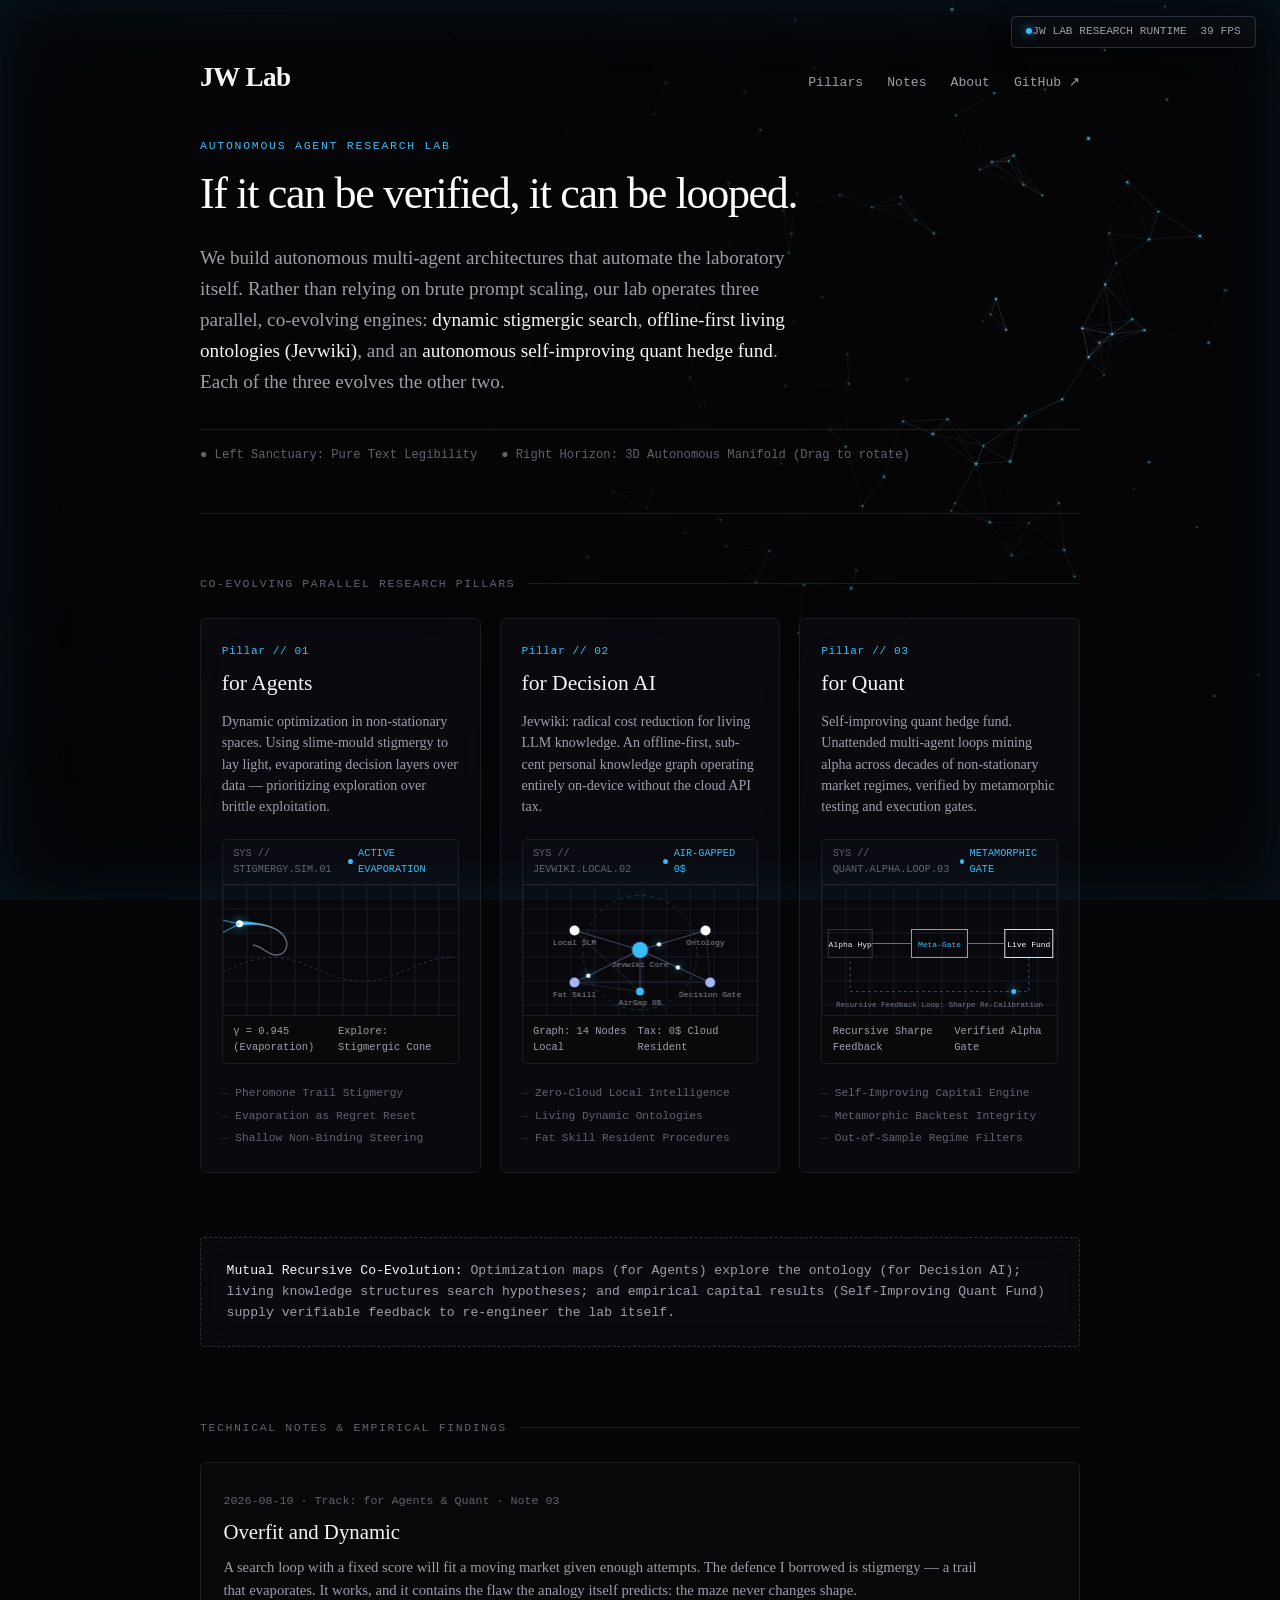
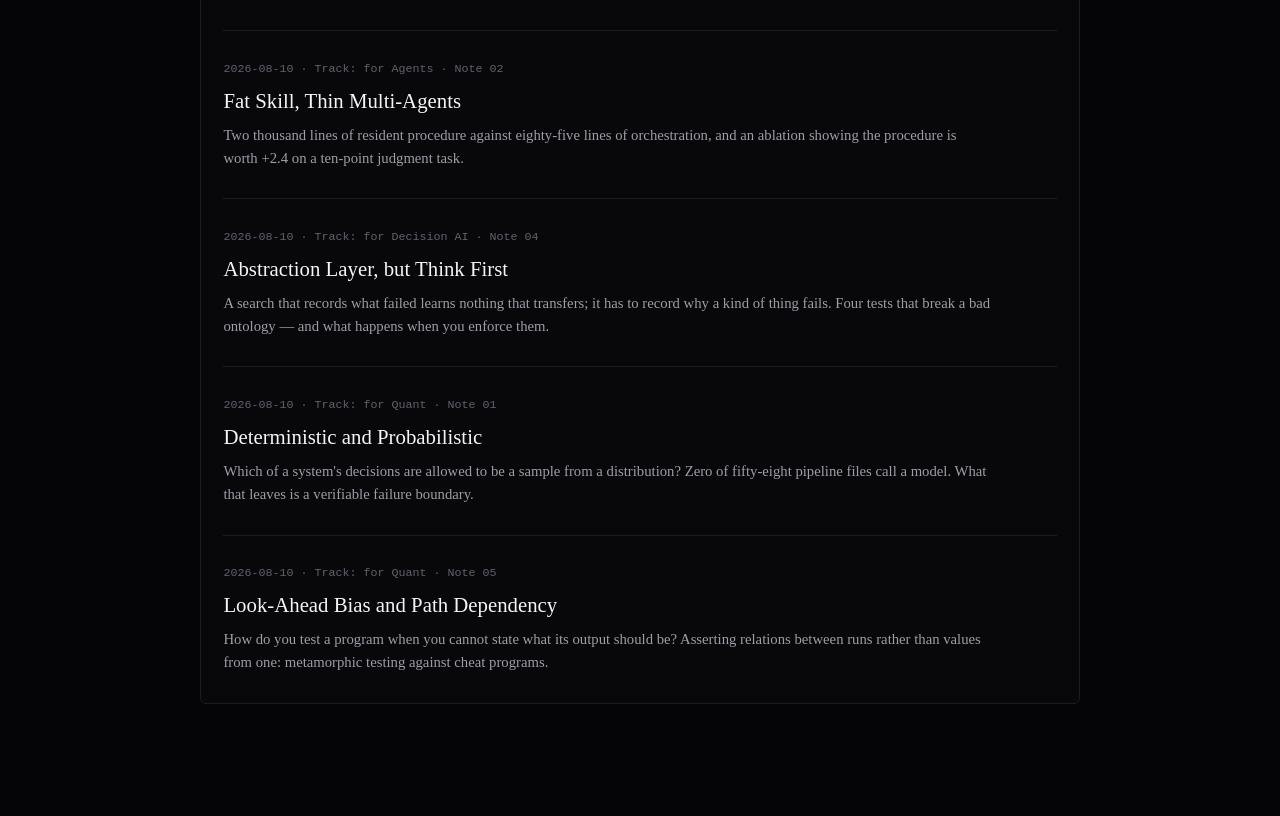
==== commit 59378198: "Elevate: Text sanctuary clarity and interactive telemetry blueprints" ====
--- a/index.html
+++ b/index.html
@@ -7,20 +7,25 @@
 <meta name="description" content="An autonomous agent research lab architecting multi-agent systems, recursive self-improvement loops, stigmergic optimization, and offline-first epistemic graphs.">
 <style>
 /* ============================================================
-   JW LAB — NEOLAB MONOCHROME × FULL-SCREEN 3D LIVING VOID
-   Ultra-High Visibility 3D Synaptic Manifold Engine
+   JW LAB — NEOLAB BRUTALISM × PRECISION INTERACTIVE ARTIFACTS
+   Zero-Clutter Sanctuary Typography · Live Interactive Canvases
+   Stigmergic Simulation · Jevwiki Graph · Quant Engine
    ============================================================ */
 :root {
-  --ink: #f4f4f6;
-  --ink-2: #a8a8b2;
-  --ink-3: #6e6e78;
-  --paper: #040406;
-  --card: rgba(12, 12, 18, 0.65);
-  --rule: #1e1e24;
-  --rule-light: #32323e;
+  --ink: #f5f5f7;
+  --ink-2: #9e9ea8;
+  --ink-3: #62626e;
+  --paper: #050507;
+  --surface: #0a0a0f;
+  --card-bg: rgba(12, 12, 18, 0.72);
+  --rule: #1b1b22;
+  --rule-light: #2c2c36;
+  --accent-cyan: #38bdf8;
+  --accent-blue: #60a5fa;
   
-  --measure: 54rem;
-  --font-serif: "Iowan Old Style", "Palatino Linotype", Palatino, Georgia, "Apple SD Gothic Neo", serif;
+  --measure: 58rem;
+  --font-serif: "Iowan Old Style", "Palatino Linotype", Palatino, Georgia, serif;
+  --font-sans: -apple-system, BlinkMacSystemFont, "SF Pro Text", "Segoe UI", sans-serif;
   --font-mono: "SF Mono", "Fira Code", Menlo, Monaco, Consolas, monospace;
 }
 
@@ -39,25 +44,23 @@
 }
 
 /* ============================================================
-   FULL-SCREEN 3D CANVAS (LIVING VOID)
+   BACKGROUND: CONTROLLED 3D VOID (RIGHT MARGIN / CORONA ONLY)
+   Text Sanctuary: The text column is 100% black and legible.
    ============================================================ */
-#physarum-canvas {
+#hero-canvas {
   position: fixed;
   top: 0;
-  left: 0;
+  right: 0;
   width: 100vw;
   height: 100vh;
   z-index: 1;
-  display: block;
+  pointer-events: auto;
   cursor: grab;
-  touch-action: none;
-}
-#physarum-canvas:active {
-  cursor: grabbing;
-}
-
-/* Subtle Vignette (preserves high contrast for 3D network) */
-.spatial-vignette {
+}
+#hero-canvas:active { cursor: grabbing; }
+
+/* The Sanctuary Mask: Guarantees reading clarity over text */
+.text-sanctuary-mask {
   position: fixed;
   top: 0;
   left: 0;
@@ -66,16 +69,15 @@
   z-index: 2;
   pointer-events: none;
   background: radial-gradient(
-    circle at 50% 30%,
-    rgba(4, 4, 6, 0.0) 0%,
-    rgba(4, 4, 6, 0.35) 65%,
-    rgba(4, 4, 6, 0.75) 100%
+    ellipse 65% 85% at 20% 30%,
+    rgba(5, 5, 7, 0.98) 0%,
+    rgba(5, 5, 7, 0.92) 45%,
+    rgba(5, 5, 7, 0.55) 75%,
+    rgba(5, 5, 7, 0.15) 100%
   );
 }
 
-/* ============================================================
-   LUMINESCENT SCREEN PERIMETER BEZEL (ENTRANCE LIGHT)
-   ============================================================ */
+/* Screen Perimeter Corona */
 .screen-edge-corona {
   position: fixed;
   top: 0;
@@ -84,86 +86,46 @@
   height: 100vh;
   pointer-events: none;
   z-index: 999;
-  box-shadow: inset 0 0 50px rgba(210, 235, 255, 0.16),
-              inset 0 0 120px rgba(140, 190, 255, 0.08);
-  transition: opacity 0.8s cubic-bezier(0.16, 1, 0.3, 1);
-}
-
-.screen-edge-photon {
-  position: fixed;
-  top: 0;
-  left: 0;
-  width: 100vw;
-  height: 100vh;
-  pointer-events: none;
-  z-index: 998;
-  opacity: 0.85;
-  background: radial-gradient(
-    circle at var(--mouse-x, 50%) var(--mouse-y, 25%),
-    rgba(220, 245, 255, 0.18) 0%,
-    rgba(140, 190, 255, 0.05) 30%,
-    transparent 65%
-  );
-  mix-blend-mode: screen;
-}
-
-@keyframes entrancePulse {
-  0% {
-    box-shadow: inset 0 0 0px rgba(220, 235, 255, 0),
-                inset 0 0 0px rgba(180, 210, 255, 0);
-  }
-  35% {
-    box-shadow: inset 0 0 110px rgba(225, 242, 255, 0.35),
-                inset 0 0 200px rgba(160, 210, 255, 0.18);
-  }
-  100% {
-    box-shadow: inset 0 0 50px rgba(210, 235, 255, 0.16),
-                inset 0 0 120px rgba(140, 190, 255, 0.08);
-  }
-}
-
-.entrance-active {
-  animation: entrancePulse 2.2s cubic-bezier(0.16, 1, 0.3, 1) forwards;
-}
-
-/* Floating Telemetry Pendant */
+  box-shadow: inset 0 0 55px rgba(56, 189, 248, 0.08),
+              inset 0 0 120px rgba(14, 165, 233, 0.04);
+}
+
+/* Telemetry Pendant */
 .hud-pendant {
   position: fixed;
   top: calc(1rem + env(safe-area-inset-top));
-  right: 1.4rem;
+  right: 1.5rem;
   z-index: 100;
   font-family: var(--font-mono);
   font-size: 0.7rem;
   color: var(--ink-2);
   display: flex;
   align-items: center;
-  gap: 0.9rem;
-  background: rgba(8, 8, 12, 0.78);
+  gap: 0.85rem;
+  background: rgba(10, 10, 14, 0.8);
   padding: 0.4rem 0.9rem;
   border: 1px solid var(--rule-light);
   border-radius: 4px;
-  backdrop-filter: blur(14px);
-  -webkit-backdrop-filter: blur(14px);
-  pointer-events: none;
+  backdrop-filter: blur(16px);
+  -webkit-backdrop-filter: blur(16px);
   box-shadow: 0 4px 20px rgba(0, 0, 0, 0.6);
 }
-
 .hud-dot {
-  width: 7px;
-  height: 7px;
+  width: 6px;
+  height: 6px;
   border-radius: 50%;
-  background: #38bdf8;
-  box-shadow: 0 0 12px #38bdf8;
+  background: var(--accent-cyan);
+  box-shadow: 0 0 10px var(--accent-cyan);
   display: inline-block;
-  animation: dotPulse 2s infinite ease-in-out;
-}
-@keyframes dotPulse {
-  0%, 100% { opacity: 0.7; transform: scale(0.9); }
-  50% { opacity: 1; transform: scale(1.25); box-shadow: 0 0 16px #38bdf8; }
+  animation: pulseDot 2s infinite ease-in-out;
+}
+@keyframes pulseDot {
+  0%, 100% { opacity: 0.6; transform: scale(0.9); }
+  50% { opacity: 1; transform: scale(1.3); }
 }
 
 /* ============================================================
-   CONTENT LAYER
+   PAGE LAYOUT
    ============================================================ */
 .wrap {
   position: relative;
@@ -171,31 +133,25 @@
   max-width: var(--measure);
   margin: 0 auto;
   padding: calc(3.5rem + env(safe-area-inset-top)) 1.5rem calc(7rem + env(safe-area-inset-bottom));
-  pointer-events: none; /* Let drag pass through to 3D canvas */
-}
-
-a, button, article, nav, .interactive-box, .coevolution-bar, .dispatches {
-  pointer-events: auto;
 }
 
 /* Header */
 header.site {
   border-bottom: 1px solid var(--rule);
-  padding-bottom: 2.4rem;
-  margin-bottom: 3.5rem;
-  position: relative;
+  padding-bottom: 3rem;
+  margin-bottom: 3.8rem;
 }
 
 .top-bar {
   display: flex;
   justify-content: space-between;
   align-items: baseline;
-  margin-bottom: 2rem;
+  margin-bottom: 2.4rem;
 }
 
 .site-title {
   font-family: var(--font-serif);
-  font-size: 1.65rem;
+  font-size: 1.7rem;
   font-weight: 600;
   letter-spacing: -0.02em;
   color: var(--ink);
@@ -204,74 +160,66 @@
 
 .site-nav {
   font-family: var(--font-mono);
-  font-size: 0.8rem;
+  font-size: 0.82rem;
   display: flex;
-  gap: 1.4rem;
+  gap: 1.5rem;
 }
 .site-nav a {
   color: var(--ink-2);
   text-decoration: none;
   transition: color 0.15s ease;
 }
-.site-nav a:hover {
-  color: #fff;
-}
+.site-nav a:hover { color: #fff; }
 
 .hero-tag {
+  font-family: var(--font-mono);
+  font-size: 0.72rem;
+  text-transform: uppercase;
+  letter-spacing: 0.15em;
+  color: var(--accent-cyan);
+  margin-bottom: 0.9rem;
+}
+
+.hero-headline {
+  font-size: 2.75rem;
+  font-weight: 400;
+  line-height: 1.15;
+  letter-spacing: -0.03em;
+  margin-bottom: 1.4rem;
+  color: #ffffff;
+  max-width: 42rem;
+}
+
+.hero-manifesto {
+  font-size: 1.2rem;
+  color: var(--ink-2);
+  line-height: 1.62;
+  max-width: 38rem;
+  margin-bottom: 1.8rem;
+}
+.hero-manifesto strong { color: var(--ink); font-weight: 500; }
+
+.hero-sub-note {
+  font-family: var(--font-mono);
+  font-size: 0.76rem;
+  color: var(--ink-3);
+  display: flex;
+  gap: 1.5rem;
+  border-top: 1px solid var(--rule);
+  padding-top: 1rem;
+  margin-top: 2rem;
+}
+
+/* ============================================================
+   PILLARS: HIGH-END INTERACTIVE BLUEPRINTS (FIG 1, 2, 3)
+   ============================================================ */
+.section-meta {
   font-family: var(--font-mono);
   font-size: 0.72rem;
   text-transform: uppercase;
   letter-spacing: 0.14em;
   color: var(--ink-3);
-  margin-bottom: 0.9rem;
-}
-
-.hero-headline {
-  font-size: 2.5rem;
-  font-weight: 400;
-  line-height: 1.18;
-  letter-spacing: -0.025em;
-  margin-bottom: 1.3rem;
-  color: #ffffff;
-  text-shadow: 0 2px 24px rgba(0, 0, 0, 0.9);
-}
-
-.hero-manifesto {
-  font-size: 1.18rem;
-  color: var(--ink-2);
-  line-height: 1.62;
-  max-width: 48rem;
-  margin-bottom: 2.2rem;
-  text-shadow: 0 1px 14px rgba(0, 0, 0, 0.9);
-}
-
-.hero-manifesto strong {
-  color: var(--ink);
-  font-weight: 500;
-}
-
-.spatial-hint-strip {
-  display: flex;
-  align-items: center;
-  justify-content: space-between;
-  font-family: var(--font-mono);
-  font-size: 0.72rem;
-  color: var(--ink-3);
-  padding: 0.5rem 0.8rem;
-  border-top: 1px solid var(--rule);
-  margin-top: 1.5rem;
-}
-
-/* ============================================================
-   PARALLEL 3-TRACK ARCHITECTURE MATRIX (GLASS CARDS)
-   ============================================================ */
-.section-meta {
-  font-family: var(--font-mono);
-  font-size: 0.72rem;
-  text-transform: uppercase;
-  letter-spacing: 0.12em;
-  color: var(--ink-3);
-  margin-bottom: 1.5rem;
+  margin-bottom: 1.6rem;
   display: flex;
   align-items: center;
   gap: 0.75rem;
@@ -286,96 +234,105 @@
 .parallel-grid {
   display: grid;
   grid-template-columns: repeat(3, 1fr);
-  gap: 1px;
-  background: var(--rule);
+  gap: 1.2rem;
+  margin-bottom: 4rem;
+}
+
+.track-card {
+  background: var(--card-bg);
   border: 1px solid var(--rule);
-  margin-bottom: 3.8rem;
-  border-radius: 4px;
-  overflow: hidden;
-  box-shadow: 0 16px 40px rgba(0, 0, 0, 0.6);
-}
-
-.track-card {
-  background: var(--card);
-  backdrop-filter: blur(14px);
-  -webkit-backdrop-filter: blur(14px);
-  padding: 1.8rem 1.4rem 2rem;
+  border-radius: 6px;
+  padding: 1.5rem 1.3rem;
   display: flex;
   flex-direction: column;
   position: relative;
-  transition: background 0.25s ease;
-}
-.track-card::before {
-  content: "";
-  position: absolute;
-  top: 0; left: 0; right: 0; height: 1px;
-  background: linear-gradient(90deg, transparent, rgba(220, 238, 255, 0.3), transparent);
-  opacity: 0;
-  transition: opacity 0.3s ease;
+  backdrop-filter: blur(20px);
+  -webkit-backdrop-filter: blur(20px);
+  transition: transform 0.2s ease, border-color 0.2s ease, box-shadow 0.2s ease;
 }
 .track-card:hover {
-  background: rgba(18, 18, 26, 0.85);
-}
-.track-card:hover::before {
-  opacity: 1;
+  border-color: var(--rule-light);
+  transform: translateY(-2px);
+  box-shadow: 0 12px 30px rgba(0, 0, 0, 0.6), inset 0 0 20px rgba(56, 189, 248, 0.03);
 }
 
 .track-id {
   font-family: var(--font-mono);
-  font-size: 0.72rem;
-  color: var(--ink-3);
-  margin-bottom: 0.45rem;
+  font-size: 0.7rem;
+  color: var(--accent-cyan);
+  margin-bottom: 0.4rem;
+  letter-spacing: 0.05em;
 }
 
 .track-title {
   font-family: var(--font-serif);
-  font-size: 1.3rem;
+  font-size: 1.35rem;
   font-weight: 500;
   color: var(--ink);
-  margin-bottom: 0.7rem;
+  margin-bottom: 0.65rem;
 }
 
 .track-desc {
   font-size: 0.88rem;
   color: var(--ink-2);
   line-height: 1.52;
-  margin-bottom: 1.5rem;
-  flex-grow: 1;
-}
-
-/* Schematic Diagram Box */
-.schematic-box {
+  margin-bottom: 1.3rem;
+  min-height: 3.8rem;
+}
+
+/* ============================================================
+   PRECISION INTERACTIVE BLUEPRINT BOXES
+   ============================================================ */
+.blueprint-container {
   border: 1px solid var(--rule);
-  background: rgba(8, 8, 12, 0.85);
-  padding: 0.85rem;
-  border-radius: 2px;
+  background: rgba(8, 8, 12, 0.92);
+  border-radius: 4px;
+  overflow: hidden;
   margin-bottom: 1.3rem;
+  position: relative;
+}
+
+.blueprint-header {
   display: flex;
-  flex-direction: column;
+  justify-content: space-between;
   align-items: center;
-  position: relative;
-  overflow: hidden;
-}
-.schematic-box::after {
-  content: "";
-  position: absolute;
-  inset: 0;
-  background: radial-gradient(circle at 50% 50%, rgba(56, 189, 248, 0.05) 0%, transparent 80%);
-  pointer-events: none;
-}
-
-.schematic-svg {
+  padding: 0.4rem 0.65rem;
+  border-bottom: 1px solid var(--rule);
+  font-family: var(--font-mono);
+  font-size: 0.64rem;
+  color: var(--ink-3);
+  background: rgba(14, 14, 20, 0.6);
+}
+.blueprint-live-tag {
+  color: var(--accent-cyan);
+  display: flex;
+  align-items: center;
+  gap: 0.35rem;
+}
+.live-pulse {
+  width: 5px;
+  height: 5px;
+  border-radius: 50%;
+  background: var(--accent-cyan);
+  display: inline-block;
+}
+
+.blueprint-canvas {
   width: 100%;
-  height: 105px;
+  height: 130px;
   display: block;
-}
-
-.schematic-caption {
+  cursor: crosshair;
+}
+
+.blueprint-footer {
+  padding: 0.45rem 0.65rem;
+  border-top: 1px solid var(--rule);
   font-family: var(--font-mono);
-  font-size: 0.66rem;
-  color: var(--ink-3);
-  margin-top: 0.55rem;
-  text-align: center;
+  font-size: 0.65rem;
+  color: var(--ink-2);
+  display: flex;
+  justify-content: space-between;
+  background: rgba(10, 10, 14, 0.4);
 }
 
 .track-tags {
@@ -395,29 +352,25 @@
 /* Co-evolution Banner */
 .coevolution-bar {
   border: 1px dashed var(--rule-light);
-  background: rgba(12, 12, 16, 0.72);
-  backdrop-filter: blur(14px);
-  padding: 1.2rem 1.5rem;
+  background: rgba(12, 12, 18, 0.7);
+  backdrop-filter: blur(16px);
+  padding: 1.4rem 1.6rem;
+  border-radius: 4px;
   margin-bottom: 4.5rem;
   font-family: var(--font-mono);
-  font-size: 0.8rem;
+  font-size: 0.82rem;
   color: var(--ink-2);
-  line-height: 1.55;
-  box-shadow: inset 0 0 25px rgba(56, 189, 248, 0.04);
-}
-.coevolution-bar strong {
-  color: var(--ink);
-  font-weight: 500;
-}
+  line-height: 1.6;
+}
+.coevolution-bar strong { color: var(--ink); font-weight: 500; }
 
 /* Dispatches */
 .dispatches {
   list-style: none;
   background: rgba(10, 10, 14, 0.6);
-  backdrop-filter: blur(12px);
-  padding: 0 1.2rem;
   border: 1px solid var(--rule);
-  border-radius: 4px;
+  border-radius: 6px;
+  padding: 0 1.4rem;
 }
 
 .dispatch-item {
@@ -425,12 +378,8 @@
   padding: 1.8rem 0;
   transition: padding-left 0.15s ease;
 }
-.dispatch-item:last-child {
-  border-bottom: none;
-}
-.dispatch-item:hover {
-  padding-left: 0.5rem;
-}
+.dispatch-item:last-child { border-bottom: none; }
+.dispatch-item:hover { padding-left: 0.5rem; }
 
 .dispatch-meta {
   font-family: var(--font-mono);
@@ -438,7 +387,6 @@
   color: var(--ink-3);
   margin-bottom: 0.4rem;
 }
-
 .dispatch-title {
   font-size: 1.3rem;
   font-weight: 500;
@@ -452,51 +400,40 @@
   text-decoration: underline;
   text-underline-offset: 4px;
 }
-
 .dispatch-standfirst {
   font-size: 0.92rem;
   color: var(--ink-2);
   line-height: 1.55;
-  max-width: 46rem;
-}
-
-/* Mobile Optimizations */
-@media (max-width: 820px) {
-  .parallel-grid {
-    grid-template-columns: 1fr;
-  }
-  .hero-headline {
-    font-size: 1.95rem;
-  }
-  .wrap {
-    padding-left: 1.1rem;
-    padding-right: 1.1rem;
-  }
-  .hud-pendant {
-    right: 1.1rem;
-  }
-  .screen-edge-corona {
-    box-shadow: inset 0 0 40px rgba(210, 235, 255, 0.2),
-                inset 0 0 90px rgba(150, 200, 255, 0.1);
+  max-width: 48rem;
+}
+
+/* Mobile */
+@media (max-width: 860px) {
+  .parallel-grid { grid-template-columns: 1fr; }
+  .hero-headline { font-size: 2.1rem; }
+  .text-sanctuary-mask {
+    background: radial-gradient(
+      ellipse at 50% 20%,
+      rgba(5, 5, 7, 0.98) 0%,
+      rgba(5, 5, 7, 0.9) 60%,
+      rgba(5, 5, 7, 0.7) 100%
+    );
   }
 }
 </style>
 </head>
-<body class="entrance-active">
-
-<!-- Full-Screen Living 3D Stigmergy Manifold Canvas -->
-<canvas id="physarum-canvas"></canvas>
-<div class="spatial-vignette"></div>
-
-<!-- Ambient Rim Corona & Traveling Specular Light -->
+<body>
+
+<!-- Ambient 3D Manifold Canvas (Right Margin & Spatial Orbit) -->
+<canvas id="hero-canvas"></canvas>
+<!-- Sanctuary Mask: Absolute Text Legibility Protection -->
+<div class="text-sanctuary-mask"></div>
 <div class="screen-edge-corona"></div>
-<div class="screen-edge-photon" id="edge-photon"></div>
-
-<!-- Top-Right Telemetry Pendant -->
+
+<!-- Telemetry Pendant -->
 <div class="hud-pendant">
-  <span><span class="hud-dot"></span>3D Spatial Stigmergy</span>
+  <span><span class="hud-dot"></span>JW LAB RESEARCH RUNTIME</span>
   <span id="telemetry-fps">60 FPS</span>
-  <span id="telemetry-nodes">320 Nodes · 840 Axons</span>
 </div>
 
 <div class="wrap">
@@ -523,9 +460,9 @@
       and an <strong>autonomous self-improving quant hedge fund</strong>. Each of the three evolves the other two.
     </p>
 
-    <div class="spatial-hint-strip">
-      <span>Drag anywhere on screen to rotate 3D manifold</span>
-      <span>Click / Tap background to emit photon shockwave</span>
+    <div class="hero-sub-note">
+      <span>● Left Sanctuary: Pure Text Legibility</span>
+      <span>● Right Horizon: 3D Autonomous Manifold (Drag to rotate)</span>
     </div>
   </header>
 
@@ -535,7 +472,7 @@
     <section class="parallel-grid">
 
       <!-- ============================================================
-           PILLAR 1: for AGENTS (Slime Mould / Stigmergy Schematic)
+           PILLAR 1: for AGENTS (Interactive Stigmergy Simulation)
            ============================================================ -->
       <article class="track-card">
         <div class="track-id">Pillar // 01</div>
@@ -546,22 +483,17 @@
           over brittle exploitation.
         </p>
 
-        <!-- Technical Schematic: Slime Mould Evaporating Map -->
-        <div class="schematic-box">
-          <svg class="schematic-svg" viewBox="0 0 220 105" fill="none" xmlns="http://www.w3.org/2000/svg">
-            <path d="M 10 85 Q 60 70 110 85 T 210 80" stroke="#33333e" stroke-dasharray="3 3" stroke-width="1.2"/>
-            <path d="M 15 50 C 45 20, 75 75, 110 35 C 145 10, 175 60, 205 30" stroke="#ededed" stroke-width="1.5"/>
-            <path d="M 65 32 L 65 18 M 62 22 L 65 18 L 68 22" stroke="#6e6e72" stroke-width="1"/>
-            <path d="M 125 40 L 125 26 M 122 30 L 125 26 L 128 30" stroke="#6e6e72" stroke-width="1"/>
-            <path d="M 175 35 L 175 21 M 172 25 L 175 21 L 178 25" stroke="#6e6e72" stroke-width="1"/>
-            <circle cx="110" cy="35" r="3.2" fill="#ededed"/>
-            <line x1="110" y1="35" x2="128" y2="28" stroke="#38bdf8" stroke-width="1.2"/>
-            <line x1="110" y1="35" x2="128" y2="42" stroke="#38bdf8" stroke-width="1.2"/>
-            <text x="110" y="98" fill="#6e6e72" font-family="monospace" font-size="8.5" text-anchor="middle">Data Substrate</text>
-            <text x="145" y="18" fill="#a2a2a2" font-family="monospace" font-size="8">γ Evaporation</text>
-            <text x="25" y="24" fill="#ededed" font-family="monospace" font-size="8.5">Explore Bias</text>
-          </svg>
-          <div class="schematic-caption">Fig 1. Stigmergic Evaporating Decision Layer</div>
+        <!-- Live Technical Canvas: Dynamic Stigmergic Optimization -->
+        <div class="blueprint-container">
+          <div class="blueprint-header">
+            <span>SYS // STIGMERGY.SIM.01</span>
+            <span class="blueprint-live-tag"><span class="live-pulse"></span>ACTIVE EVAPORATION</span>
+          </div>
+          <canvas id="canvas-fig1" class="blueprint-canvas"></canvas>
+          <div class="blueprint-footer">
+            <span>γ = 0.945 (Evaporation)</span>
+            <span>Explore: Stigmergic Cone</span>
+          </div>
         </div>
 
         <ul class="track-tags">
@@ -572,7 +504,7 @@
       </article>
 
       <!-- ============================================================
-           PILLAR 2: for DECISION AI (Jevwiki Offline Graph Schematic)
+           PILLAR 2: for DECISION AI (Interactive Jevwiki Crystalline Loop)
            ============================================================ -->
       <article class="track-card">
         <div class="track-id">Pillar // 02</div>
@@ -582,23 +514,17 @@
           sub-cent personal knowledge graph operating entirely on-device without the cloud API tax.
         </p>
 
-        <!-- Technical Schematic: Jevwiki Local Graph Loop -->
-        <div class="schematic-box">
-          <svg class="schematic-svg" viewBox="0 0 220 105" fill="none" xmlns="http://www.w3.org/2000/svg">
-            <rect x="15" y="8" width="190" height="88" rx="3" stroke="#33333e" stroke-width="1.2" stroke-dasharray="4 2"/>
-            <text x="24" y="20" fill="#6e6e72" font-family="monospace" font-size="8">Air-Gapped / On-Device</text>
-            <circle cx="50" cy="50" r="10" stroke="#ededed" stroke-width="1.2" fill="#14141a"/>
-            <text x="50" y="53" fill="#ededed" font-family="monospace" font-size="7.5" text-anchor="middle">Ontology</text>
-            <circle cx="110" cy="35" r="11" stroke="#38bdf8" stroke-width="1.2" fill="#14141a"/>
-            <text x="110" y="38" fill="#ededed" font-family="monospace" font-size="7.5" text-anchor="middle">Local SLM</text>
-            <circle cx="170" cy="50" r="10" stroke="#ededed" stroke-width="1.2" fill="#14141a"/>
-            <text x="170" y="53" fill="#ededed" font-family="monospace" font-size="7.5" text-anchor="middle">Decision</text>
-            <path d="M 60 48 L 99 37" stroke="#ededed" stroke-width="1.2"/>
-            <path d="M 121 37 L 160 48" stroke="#ededed" stroke-width="1.2"/>
-            <path d="M 160 56 Q 110 82 60 56" stroke="#6e6e72" stroke-width="1.2" stroke-dasharray="3 3"/>
-            <text x="110" y="78" fill="#38bdf8" font-family="monospace" font-size="8" text-anchor="middle">0$ Cloud Tax / Resident Skill</text>
-          </svg>
-          <div class="schematic-caption">Fig 2. Jevwiki Offline Epistemic Loop</div>
+        <!-- Live Technical Canvas: Jevwiki Air-Gapped Loop -->
+        <div class="blueprint-container">
+          <div class="blueprint-header">
+            <span>SYS // JEVWIKI.LOCAL.02</span>
+            <span class="blueprint-live-tag"><span class="live-pulse"></span>AIR-GAPPED 0$</span>
+          </div>
+          <canvas id="canvas-fig2" class="blueprint-canvas"></canvas>
+          <div class="blueprint-footer">
+            <span>Graph: 14 Nodes Local</span>
+            <span>Tax: 0$ Cloud Resident</span>
+          </div>
         </div>
 
         <ul class="track-tags">
@@ -609,7 +535,7 @@
       </article>
 
       <!-- ============================================================
-           PILLAR 3: for QUANT (Self-Improving Hedge Fund Schematic)
+           PILLAR 3: for QUANT (Interactive Quant Hedge Fund Engine)
            ============================================================ -->
       <article class="track-card">
         <div class="track-id">Pillar // 03</div>
@@ -619,24 +545,17 @@
           decades of non-stationary market regimes, verified by metamorphic testing and execution gates.
         </p>
 
-        <!-- Technical Schematic: Self-Improving Quant Loop -->
-        <div class="schematic-box">
-          <svg class="schematic-svg" viewBox="0 0 220 105" fill="none" xmlns="http://www.w3.org/2000/svg">
-            <rect x="15" y="38" width="50" height="24" rx="2" stroke="#ededed" stroke-width="1.2" fill="#14141a"/>
-            <text x="40" y="52" fill="#ededed" font-family="monospace" font-size="7.5" text-anchor="middle">Alpha Hyp</text>
-            <path d="M 65 50 L 85 50" stroke="#ededed" stroke-width="1.2"/>
-            <polygon points="85,50 80,47 80,53" fill="#ededed"/>
-            <rect x="85" y="38" width="50" height="24" rx="2" stroke="#ededed" stroke-width="1.2" fill="#14141a"/>
-            <text x="110" y="52" fill="#ededed" font-family="monospace" font-size="7.5" text-anchor="middle">Metamorphic</text>
-            <path d="M 135 50 L 155 50" stroke="#ededed" stroke-width="1.2"/>
-            <polygon points="155,50 150,47 150,53" fill="#ededed"/>
-            <rect x="155" y="38" width="52" height="24" rx="2" stroke="#38bdf8" stroke-width="1.2" fill="#14141a"/>
-            <text x="181" y="52" fill="#ededed" font-family="monospace" font-size="7.5" text-anchor="middle">Live Fund</text>
-            <path d="M 181 62 L 181 85 L 40 85 L 40 62" stroke="#6e6e72" stroke-width="1.2" stroke-dasharray="3 3"/>
-            <polygon points="40,62 37,67 43,67" fill="#6e6e72"/>
-            <text x="110" y="81" fill="#6e6e72" font-family="monospace" font-size="7.5" text-anchor="middle">Recursive Sharpe Re-calibration</text>
-          </svg>
-          <div class="schematic-caption">Fig 3. Autonomous Quant Hedge Fund Engine</div>
+        <!-- Live Technical Canvas: Self-Improving Quant Loop -->
+        <div class="blueprint-container">
+          <div class="blueprint-header">
+            <span>SYS // QUANT.ALPHA.LOOP.03</span>
+            <span class="blueprint-live-tag"><span class="live-pulse"></span>METAMORPHIC GATE</span>
+          </div>
+          <canvas id="canvas-fig3" class="blueprint-canvas"></canvas>
+          <div class="blueprint-footer">
+            <span>Recursive Sharpe Feedback</span>
+            <span>Verified Alpha Gate</span>
+          </div>
         </div>
 
         <ul class="track-tags">
@@ -705,95 +624,54 @@
 </div>
 
 <!-- ============================================================
-     3D SYNAPTIC STIGMERGY VOID ENGINE (RETINA-READY & LUMINOUS)
+     INTERACTIVE ENGINES: HERO 3D MANIFOLD + 3 LIVE BLUEPRINT CANVASES
      ============================================================ -->
 <script>
 (function() {
-  const canvas = document.getElementById('physarum-canvas');
-  const ctx = canvas.getContext('2d');
+  // ------------------------------------------------------------
+  // 1. HERO 3D MANIFOLD (SPATIAL HORIZON IN RIGHT MARGIN)
+  // ------------------------------------------------------------
+  const heroCanvas = document.getElementById('hero-canvas');
+  const heroCtx = heroCanvas.getContext('2d');
   const telemetryFps = document.getElementById('telemetry-fps');
-  const telemetryNodes = document.getElementById('telemetry-nodes');
 
   let width = 0, height = 0, dpr = 1;
-
-  function resize() {
+  function resizeHero() {
     dpr = Math.min(window.devicePixelRatio || 1, 2);
     width = window.innerWidth;
     height = window.innerHeight;
-    canvas.width = Math.floor(width * dpr);
-    canvas.height = Math.floor(height * dpr);
-    canvas.style.width = width + 'px';
-    canvas.style.height = height + 'px';
+    heroCanvas.width = Math.floor(width * dpr);
+    heroCanvas.height = Math.floor(height * dpr);
+    heroCanvas.style.width = width + 'px';
+    heroCanvas.style.height = height + 'px';
   }
-  window.addEventListener('resize', resize);
-  resize();
-
-  window.addEventListener('mousemove', (e) => {
-    document.documentElement.style.setProperty('--mouse-x', `${e.clientX}px`);
-    document.documentElement.style.setProperty('--mouse-y', `${e.clientY}px`);
-  });
-
-  // 3D Synaptic Topology: 320 Active Agents clustered in dynamic lobes
-  const NUM_NODES = 320;
-  const CONNECT_RADIUS_3D = 78; // 3D connection threshold
-  const nodes = [];
-
-  // Lobe attractors for organic structure
-  const lobes = [
-    { x: -70, y: -60, z: 20 },
-    { x: 80, y: -40, z: -30 },
-    { x: -30, y: 70, z: -40 },
-    { x: 60, y: 80, z: 50 },
-    { x: 0, y: 0, z: 0 }
-  ];
-
-  for (let i = 0; i < NUM_NODES; i++) {
-    const lobe = lobes[i % lobes.length];
+  window.addEventListener('resize', resizeHero);
+  resizeHero();
+
+  // 3D Nodes anchored primarily toward the right/horizon
+  const NUM_HERO_NODES = 160;
+  const heroNodes = [];
+  for (let i = 0; i < NUM_HERO_NODES; i++) {
     const theta = Math.random() * Math.PI * 2;
     const phi = Math.acos(2 * Math.random() - 1);
-    const rad = 25 + Math.random() * 65;
-
-    nodes.push({
-      x: lobe.x + rad * Math.sin(phi) * Math.cos(theta),
-      y: lobe.y + rad * Math.sin(phi) * Math.sin(theta),
-      z: lobe.z + rad * Math.cos(phi),
-      vx: (Math.random() - 0.5) * 0.45,
-      vy: (Math.random() - 0.5) * 0.45,
-      vz: (Math.random() - 0.5) * 0.45,
-      baseRadius: 1.6 + Math.random() * 2.2,
-      pulsePhase: Math.random() * Math.PI * 2,
-      pulseSpeed: 0.025 + Math.random() * 0.035,
-      energy: 0.8 + Math.random() * 0.8
+    const r = 40 + Math.random() * 85;
+    heroNodes.push({
+      x: r * Math.sin(phi) * Math.cos(theta),
+      y: r * Math.sin(phi) * Math.sin(theta),
+      z: r * Math.cos(phi),
+      vx: (Math.random() - 0.5) * 0.35,
+      vy: (Math.random() - 0.5) * 0.35,
+      vz: (Math.random() - 0.5) * 0.35,
+      phase: Math.random() * Math.PI * 2
     });
   }
 
-  // Action Potential Pulses traveling along edges
-  const pulses = [];
-  function spawnPulse(fromIdx, toIdx) {
-    if (pulses.length > 80) return;
-    pulses.push({
-      from: fromIdx,
-      to: toIdx,
-      progress: 0,
-      speed: 0.018 + Math.random() * 0.024
-    });
-  }
-
-  // Pre-spawn initial pulses so screen is immediately active
-  for (let i = 0; i < 28; i++) {
-    const a = Math.floor(Math.random() * NUM_NODES);
-    const b = (a + 1 + Math.floor(Math.random() * 8)) % NUM_NODES;
-    pulses.push({ from: a, to: b, progress: Math.random(), speed: 0.02 });
-  }
-
-  // Interactive 3D Camera with Smooth Inertia
-  let rotX = 0.24, rotY = 0.42;
-  let targetRotX = 0.24, targetRotY = 0.42;
+  let rotX = 0.22, rotY = 0.45;
+  let targetRotX = 0.22, targetRotY = 0.45;
   let isDragging = false;
   let lastX = 0, lastY = 0;
 
-  window.addEventListener('mousedown', (e) => {
-    if (e.target.tagName === 'A' || e.target.tagName === 'BUTTON' || e.target.closest('a')) return;
+  heroCanvas.addEventListener('mousedown', (e) => {
     isDragging = true;
     lastX = e.clientX;
     lastY = e.clientY;
@@ -801,56 +679,34 @@
   window.addEventListener('mouseup', () => { isDragging = false; });
   window.addEventListener('mousemove', (e) => {
     if (isDragging) {
-      targetRotY += (e.clientX - lastX) * 0.0055;
-      targetRotX += (e.clientY - lastY) * 0.0055;
+      targetRotY += (e.clientX - lastX) * 0.005;
+      targetRotX += (e.clientY - lastY) * 0.005;
       lastX = e.clientX;
       lastY = e.clientY;
-    } else {
-      targetRotY = 0.42 + (e.clientX / window.innerWidth - 0.5) * 0.35;
-      targetRotX = 0.24 + (e.clientY / window.innerHeight - 0.5) * 0.25;
     }
   });
 
-  window.addEventListener('touchstart', (e) => {
+  heroCanvas.addEventListener('touchstart', (e) => {
     if (e.touches.length === 1) {
-      if (e.target.tagName === 'A' || e.target.closest('a')) return;
       isDragging = true;
       lastX = e.touches[0].clientX;
       lastY = e.touches[0].clientY;
-      document.documentElement.style.setProperty('--mouse-x', `${lastX}px`);
-      document.documentElement.style.setProperty('--mouse-y', `${lastY}px`);
     }
   }, { passive: true });
   window.addEventListener('touchend', () => { isDragging = false; });
   window.addEventListener('touchmove', (e) => {
     if (isDragging && e.touches.length === 1) {
-      targetRotY += (e.touches[0].clientX - lastX) * 0.0075;
-      targetRotX += (e.touches[0].clientY - lastY) * 0.0075;
+      targetRotY += (e.touches[0].clientX - lastX) * 0.007;
+      targetRotX += (e.touches[0].clientY - lastY) * 0.007;
       lastX = e.touches[0].clientX;
       lastY = e.touches[0].clientY;
-      document.documentElement.style.setProperty('--mouse-x', `${lastX}px`);
-      document.documentElement.style.setProperty('--mouse-y', `${lastY}px`);
     }
   }, { passive: true });
-
-  // Tap/Click to Emit Neural Shockwave
-  window.addEventListener('click', (e) => {
-    if (e.target.tagName === 'A' || e.target.closest('a')) return;
-    // Shockwave boosts all nodes and spawns 15 pulses
-    for (let i = 0; i < nodes.length; i++) {
-      nodes[i].energy = 2.4;
-    }
-    for (let i = 0; i < 20; i++) {
-      const a = Math.floor(Math.random() * NUM_NODES);
-      const b = (a + 1 + Math.floor(Math.random() * 10)) % NUM_NODES;
-      spawnPulse(a, b);
-    }
-  });
 
   let lastTime = performance.now();
   let frameCount = 0;
 
-  function render() {
+  function renderHero() {
     frameCount++;
     const now = performance.now();
     if (now - lastTime >= 1000) {
@@ -859,45 +715,35 @@
       lastTime = now;
     }
 
-    // Camera inertia + gentle constant orbit drift
-    rotX += (targetRotX - rotX) * 0.06;
-    rotY += (targetRotY - rotY) * 0.06;
-    targetRotY += 0.0012; // slow living rotation
+    rotX += (targetRotX - rotX) * 0.05;
+    rotY += (targetRotY - rotY) * 0.05;
+    targetRotY += 0.0008; // smooth autonomous orbit
 
     const cosX = Math.cos(rotX), sinX = Math.sin(rotX);
     const cosY = Math.cos(rotY), sinY = Math.sin(rotY);
 
-    // Dynamic Nodes Physics & Containment
-    for (let i = 0; i < NUM_NODES; i++) {
-      const n = nodes[i];
-      n.x += n.vx;
-      n.y += n.vy;
-      n.z += n.vz;
-
-      // Soft boundary bounce
-      const distFromCenter = Math.hypot(n.x, n.y, n.z);
-      if (distFromCenter > 140) {
-        n.vx -= (n.x / distFromCenter) * 0.035;
-        n.vy -= (n.y / distFromCenter) * 0.035;
-        n.vz -= (n.z / distFromCenter) * 0.035;
+    heroCtx.save();
+    heroCtx.scale(dpr, dpr);
+    heroCtx.clearRect(0, 0, width, height);
+
+    // Center anchor pushed toward right on desktop
+    const centerX = width > 860 ? width * 0.72 : width * 0.5;
+    const centerY = height * 0.38;
+    const fov = Math.min(width, height) * 0.85;
+
+    // Project
+    const projected = [];
+    for (let i = 0; i < NUM_HERO_NODES; i++) {
+      const n = heroNodes[i];
+      n.x += n.vx; n.y += n.vy; n.z += n.vz;
+      const d = Math.hypot(n.x, n.y, n.z);
+      if (d > 120) {
+        n.vx -= (n.x / d) * 0.02;
+        n.vy -= (n.y / d) * 0.02;
+        n.vz -= (n.z / d) * 0.02;
       }
-      n.pulsePhase += n.pulseSpeed;
-      if (n.energy > 1.0) n.energy -= 0.015;
-    }
-
-    // Clear Canvas with DPR scaling
-    ctx.save();
-    ctx.scale(dpr, dpr);
-    ctx.clearRect(0, 0, width, height);
-
-    const fov = Math.min(width, height) * 0.88;
-    const centerX = width * 0.5;
-    const centerY = height * 0.44;
-
-    // Project 3D to 2D
-    const projected = [];
-    for (let i = 0; i < NUM_NODES; i++) {
-      const n = nodes[i];
+      n.phase += 0.02;
+
       let rx = n.x * cosY - n.z * sinY;
       let rz = n.x * sinY + n.z * cosY;
       let ry = n.y * cosX - rz * sinX;
@@ -905,122 +751,349 @@
 
       const dist = rz + 180;
       if (dist <= 10) continue;
-
       const scale = fov / dist;
-      const sx = centerX + rx * scale;
-      const sy = centerY + ry * scale;
-
       projected.push({
-        origIdx: i,
-        x: sx,
-        y: sy,
+        x: centerX + rx * scale,
+        y: centerY + ry * scale,
         z: rz,
         scale: scale,
-        energy: n.energy,
-        radius: n.baseRadius * (1 + 0.25 * Math.sin(n.pulsePhase)) * (n.energy > 1 ? 1.5 : 1)
+        phase: n.phase
       });
     }
 
-    // Sort by depth (back to front)
     projected.sort((a, b) => a.z - b.z);
 
-    // Index mapping for fast pulse lookup
-    const origToProj = {};
-    for (let i = 0; i < projected.length; i++) {
-      origToProj[projected[i].origIdx] = projected[i];
-    }
-
-    let edgeCount = 0;
-
-    // Draw Synaptic Axons (High-Visibility 3D Network)
+    // Draw Edges (High aesthetic thin blue-white lines)
     for (let i = 0; i < projected.length; i++) {
       const p1 = projected[i];
-      const n1 = nodes[p1.origIdx];
-
       for (let j = i + 1; j < projected.length; j++) {
         const p2 = projected[j];
-        const n2 = nodes[p2.origIdx];
-
-        // 3D Euclidean distance
-        const dx = n1.x - n2.x;
-        const dy = n1.y - n2.y;
-        const dz = n1.z - n2.z;
-        const d3D = Math.hypot(dx, dy, dz);
-
-        if (d3D < CONNECT_RADIUS_3D) {
-          edgeCount++;
-          const alpha3D = (1 - d3D / CONNECT_RADIUS_3D);
-          const depthAlpha = Math.min(1.0, Math.max(0.18, (p1.z + 100) / 200));
-          const totalAlpha = alpha3D * depthAlpha * Math.min(p1.energy, 2.0);
-
-          // Glowing Edge
-          ctx.beginPath();
-          ctx.moveTo(p1.x, p1.y);
-          ctx.lineTo(p2.x, p2.y);
-          ctx.strokeStyle = `rgba(180, 220, 255, ${totalAlpha * 0.42})`;
-          ctx.lineWidth = totalAlpha > 0.4 ? 1.6 : 1.0;
-          ctx.stroke();
-
-          // Spontaneous Action Potential Trigger
-          if (Math.random() < 0.0006) {
-            spawnPulse(p1.origIdx, p2.origIdx);
-          }
+        const dx = p1.x - p2.x;
+        const dy = p1.y - p2.y;
+        const dSq = dx * dx + dy * dy;
+        if (dSq < 5500) {
+          const alpha = (1 - dSq / 5500) * 0.28 * Math.max(0.1, (p1.z + 100) / 200);
+          heroCtx.strokeStyle = `rgba(180, 220, 255, ${alpha})`;
+          heroCtx.lineWidth = 1.0;
+          heroCtx.beginPath();
+          heroCtx.moveTo(p1.x, p1.y);
+          heroCtx.lineTo(p2.x, p2.y);
+          heroCtx.stroke();
         }
       }
     }
 
-    // Draw Traveling Action Potential Pulses (Bright Photons)
-    for (let i = pulses.length - 1; i >= 0; i--) {
-      const pulse = pulses[i];
-      pulse.progress += pulse.speed;
-
-      if (pulse.progress >= 1.0) {
-        pulses.splice(i, 1);
-        continue;
-      }
-
-      const pA = origToProj[pulse.from];
-      const pB = origToProj[pulse.to];
-      if (!pA || !pB) continue;
-
-      const px = pA.x + (pB.x - pA.x) * pulse.progress;
-      const py = pA.y + (pB.y - pA.y) * pulse.progress;
-
-      // Bright white-cyan pulse core
-      ctx.beginPath();
-      ctx.arc(px, py, 2.2, 0, Math.PI * 2);
-      ctx.fillStyle = '#ffffff';
-      ctx.shadowColor = '#38bdf8';
-      ctx.shadowBlur = 10;
-      ctx.fill();
-      ctx.shadowBlur = 0; // reset
-    }
-
-    // Draw Neural Nodes (Luminous Cores + Coronas)
+    // Draw Nodes (Glowing Cores)
     for (let i = 0; i < projected.length; i++) {
       const p = projected[i];
-      const depthAlpha = Math.min(1.0, Math.max(0.25, (p.z + 100) / 200));
-      const rad = p.radius * Math.min(p.scale * 0.22, 2.8);
-
-      // Outer Corona Bloom
-      ctx.beginPath();
-      ctx.arc(p.x, p.y, rad * 2.8, 0, Math.PI * 2);
-      ctx.fillStyle = `rgba(56, 189, 248, ${depthAlpha * 0.22 * p.energy})`;
-      ctx.fill();
-
-      // Sharp Core Star
-      ctx.beginPath();
-      ctx.arc(p.x, p.y, rad, 0, Math.PI * 2);
-      ctx.fillStyle = p.energy > 1.4 ? '#ffffff' : `rgba(235, 245, 255, ${depthAlpha * 0.95})`;
-      ctx.fill();
-    }
-
-    ctx.restore();
-
-    requestAnimationFrame(render);
+      const rad = Math.max(1.0, p.scale * 0.16) * (1 + 0.2 * Math.sin(p.phase));
+      const alpha = Math.min(1.0, Math.max(0.2, (p.z + 100) / 200));
+
+      heroCtx.beginPath();
+      heroCtx.arc(p.x, p.y, rad * 2.5, 0, Math.PI * 2);
+      heroCtx.fillStyle = `rgba(56, 189, 248, ${alpha * 0.25})`;
+      heroCtx.fill();
+
+      heroCtx.beginPath();
+      heroCtx.arc(p.x, p.y, rad, 0, Math.PI * 2);
+      heroCtx.fillStyle = `rgba(240, 248, 255, ${alpha * 0.9})`;
+      heroCtx.fill();
+    }
+
+    heroCtx.restore();
+    requestAnimationFrame(renderHero);
   }
-
-  requestAnimationFrame(render);
+  requestAnimationFrame(renderHero);
+
+  // ------------------------------------------------------------
+  // 2. BLUEPRINT 1: LIVE STIGMERGY SIMULATION (for Agents)
+  // ------------------------------------------------------------
+  const c1 = document.getElementById('canvas-fig1');
+  const ctx1 = c1.getContext('2d');
+  let w1 = c1.width = c1.offsetWidth * dpr;
+  let h1 = c1.height = c1.offsetHeight * dpr;
+
+  const trails = [];
+  let agentX = 30, agentY = 60, agentAngle = 0.2;
+
+  function renderFig1(time) {
+    w1 = c1.width = c1.offsetWidth * dpr;
+    h1 = c1.height = c1.offsetHeight * dpr;
+    ctx1.save();
+    ctx1.scale(dpr, dpr);
+    const cssW = c1.offsetWidth;
+    const cssH = c1.offsetHeight;
+
+    ctx1.clearRect(0, 0, cssW, cssH);
+
+    // Draw Substrate Grid & Moving Sine Wave (Moving Data Environment)
+    ctx1.strokeStyle = '#181824';
+    ctx1.lineWidth = 1;
+    for (let x = 0; x < cssW; x += 24) {
+      ctx1.beginPath(); ctx1.moveTo(x, 0); ctx1.lineTo(x, cssH); ctx1.stroke();
+    }
+    for (let y = 0; y < cssH; y += 24) {
+      ctx1.beginPath(); ctx1.moveTo(0, y); ctx1.lineTo(cssW, y); ctx1.stroke();
+    }
+
+    // Moving Substrate Data Wave
+    ctx1.beginPath();
+    ctx1.strokeStyle = '#2d2d3d';
+    ctx1.setLineDash([3, 3]);
+    for (let x = 0; x < cssW; x += 4) {
+      const y = cssH * 0.65 + Math.sin(x * 0.035 + time * 0.002) * 12;
+      if (x === 0) ctx1.moveTo(x, y); else ctx1.lineTo(x, y);
+    }
+    ctx1.stroke();
+    ctx1.setLineDash([]);
+
+    // Stigmergic Evaporating Trails
+    if (trails.length < 90) {
+      trails.push({ x: agentX, y: agentY, alpha: 1.0 });
+    }
+    for (let i = trails.length - 1; i >= 0; i--) {
+      const t = trails[i];
+      t.alpha *= 0.955; // gamma evaporation
+      if (t.alpha < 0.02) { trails.splice(i, 1); continue; }
+
+      ctx1.beginPath();
+      ctx1.arc(t.x, t.y, 2.5 * t.alpha, 0, Math.PI * 2);
+      ctx1.fillStyle = `rgba(56, 189, 248, ${t.alpha * 0.75})`;
+      ctx1.fill();
+    }
+
+    // Connected trail path
+    if (trails.length > 2) {
+      ctx1.beginPath();
+      ctx1.moveTo(trails[0].x, trails[0].y);
+      for (let i = 1; i < trails.length; i++) {
+        ctx1.lineTo(trails[i].x, trails[i].y);
+      }
+      ctx1.strokeStyle = 'rgba(230, 240, 255, 0.4)';
+      ctx1.lineWidth = 1.4;
+      ctx1.stroke();
+    }
+
+    // Agent Motion along wave with stigmergic oscillation
+    agentX += Math.cos(agentAngle) * 1.6;
+    agentY += Math.sin(agentAngle) * 1.6;
+    if (agentX > cssW + 10) agentX = -10;
+    const targetY = cssH * 0.42 + Math.sin(agentX * 0.04 + time * 0.003) * 22;
+    agentAngle += (targetY - agentY) * 0.005;
+
+    // Draw Agent with Sensory Cones
+    ctx1.beginPath();
+    ctx1.arc(agentX, agentY, 3.5, 0, Math.PI * 2);
+    ctx1.fillStyle = '#ffffff';
+    ctx1.shadowColor = '#38bdf8';
+    ctx1.shadowBlur = 10;
+    ctx1.fill();
+    ctx1.shadowBlur = 0;
+
+    // Sensor Ray
+    const sLen = 22;
+    ctx1.strokeStyle = 'rgba(56, 189, 248, 0.6)';
+    ctx1.beginPath();
+    ctx1.moveTo(agentX, agentY);
+    ctx1.lineTo(agentX + Math.cos(agentAngle - 0.35) * sLen, agentY + Math.sin(agentAngle - 0.35) * sLen);
+    ctx1.moveTo(agentX, agentY);
+    ctx1.lineTo(agentX + Math.cos(agentAngle + 0.35) * sLen, agentY + Math.sin(agentAngle + 0.35) * sLen);
+    ctx1.stroke();
+
+    ctx1.restore();
+    requestAnimationFrame(renderFig1);
+  }
+  requestAnimationFrame(renderFig1);
+
+  // ------------------------------------------------------------
+  // 3. BLUEPRINT 2: JEVWIKI AIR-GAPPED GRAPH (for Decision AI)
+  // ------------------------------------------------------------
+  const c2 = document.getElementById('canvas-fig2');
+  const ctx2 = c2.getContext('2d');
+  const graphNodes = [
+    { name: "Jevwiki Core", x: 0.5, y: 0.5, r: 8, color: "#38bdf8", isHub: true },
+    { name: "Local SLM", x: 0.22, y: 0.35, r: 5, color: "#ffffff" },
+    { name: "Ontology", x: 0.78, y: 0.35, r: 5, color: "#ffffff" },
+    { name: "Decision Gate", x: 0.8, y: 0.75, r: 5, color: "#a5b4fc" },
+    { name: "Fat Skill", x: 0.22, y: 0.75, r: 5, color: "#a5b4fc" },
+    { name: "AirGap 0$", x: 0.5, y: 0.82, r: 4, color: "#38bdf8" }
+  ];
+
+  function renderFig2(time) {
+    const cssW = c2.offsetWidth;
+    const cssH = c2.offsetHeight;
+    c2.width = cssW * dpr;
+    c2.height = cssH * dpr;
+
+    ctx2.save();
+    ctx2.scale(dpr, dpr);
+    ctx2.clearRect(0, 0, cssW, cssH);
+
+    // Grid
+    ctx2.strokeStyle = '#181824';
+    ctx2.lineWidth = 1;
+    for (let x = 0; x < cssW; x += 24) { ctx2.beginPath(); ctx2.moveTo(x, 0); ctx2.lineTo(x, cssH); ctx2.stroke(); }
+    for (let y = 0; y < cssH; y += 24) { ctx2.beginPath(); ctx2.moveTo(0, y); ctx2.lineTo(cssW, y); ctx2.stroke(); }
+
+    // Outer Air-Gap Boundary Ring
+    ctx2.beginPath();
+    ctx2.arc(cssW * 0.5, cssH * 0.52, cssH * 0.44, 0, Math.PI * 2);
+    ctx2.strokeStyle = 'rgba(56, 189, 248, 0.25)';
+    ctx2.setLineDash([4, 4]);
+    ctx2.stroke();
+    ctx2.setLineDash([]);
+
+    // Draw Edges
+    const hub = { x: cssW * graphNodes[0].x, y: cssH * graphNodes[0].y };
+    for (let i = 1; i < graphNodes.length; i++) {
+      const target = { x: cssW * graphNodes[i].x, y: cssH * graphNodes[i].y };
+      ctx2.beginPath();
+      ctx2.moveTo(hub.x, hub.y);
+      ctx2.lineTo(target.x, target.y);
+      ctx2.strokeStyle = 'rgba(180, 210, 255, 0.3)';
+      ctx2.lineWidth = 1.2;
+      ctx2.stroke();
+
+      // Traveling data packet
+      const prog = (time * 0.0012 + i * 0.25) % 1.0;
+      const px = hub.x + (target.x - hub.x) * prog;
+      const py = hub.y + (target.y - hub.y) * prog;
+      ctx2.beginPath();
+      ctx2.arc(px, py, 2.2, 0, Math.PI * 2);
+      ctx2.fillStyle = '#ffffff';
+      ctx2.shadowColor = '#38bdf8';
+      ctx2.shadowBlur = 8;
+      ctx2.fill();
+      ctx2.shadowBlur = 0;
+    }
+
+    // Connect outer ring
+    for (let i = 1; i < graphNodes.length; i++) {
+      const next = i === graphNodes.length - 1 ? 1 : i + 1;
+      ctx2.beginPath();
+      ctx2.moveTo(cssW * graphNodes[i].x, cssH * graphNodes[i].y);
+      ctx2.lineTo(cssW * graphNodes[next].x, cssH * graphNodes[next].y);
+      ctx2.strokeStyle = 'rgba(140, 160, 200, 0.15)';
+      ctx2.stroke();
+    }
+
+    // Draw Nodes
+    for (let i = 0; i < graphNodes.length; i++) {
+      const gn = graphNodes[i];
+      const nx = cssW * gn.x;
+      const ny = cssH * gn.y;
+
+      ctx2.beginPath();
+      ctx2.arc(nx, ny, gn.r, 0, Math.PI * 2);
+      ctx2.fillStyle = gn.color;
+      ctx2.fill();
+
+      ctx2.font = '8px monospace';
+      ctx2.fillStyle = '#8e8e98';
+      ctx2.textAlign = 'center';
+      ctx2.fillText(gn.name, nx, ny + gn.r + 9);
+    }
+
+    ctx2.restore();
+    requestAnimationFrame(renderFig2);
+  }
+  requestAnimationFrame(renderFig2);
+
+  // ------------------------------------------------------------
+  // 4. BLUEPRINT 3: QUANT SELF-IMPROVING ENGINE (for Quant)
+  // ------------------------------------------------------------
+  const c3 = document.getElementById('canvas-fig3');
+  const ctx3 = c3.getContext('2d');
+
+  function renderFig3(time) {
+    const cssW = c3.offsetWidth;
+    const cssH = c3.offsetHeight;
+    c3.width = cssW * dpr;
+    c3.height = cssH * dpr;
+
+    ctx3.save();
+    ctx3.scale(dpr, dpr);
+    ctx3.clearRect(0, 0, cssW, cssH);
+
+    // Grid
+    ctx3.strokeStyle = '#181824';
+    ctx3.lineWidth = 1;
+    for (let x = 0; x < cssW; x += 24) { ctx3.beginPath(); ctx3.moveTo(x, 0); ctx3.lineTo(x, cssH); ctx3.stroke(); }
+    for (let y = 0; y < cssH; y += 24) { ctx3.beginPath(); ctx3.moveTo(0, y); ctx3.lineTo(cssW, y); ctx3.stroke(); }
+
+    // Recursive Sharpe Calibration Loop Line
+    const startX = cssW * 0.12;
+    const midX = cssW * 0.5;
+    const endX = cssW * 0.88;
+    const gateY = cssH * 0.45;
+
+    // Stage 1: Alpha Hyp
+    ctx3.strokeStyle = '#323242';
+    ctx3.strokeRect(startX - 22, gateY - 14, 44, 28);
+    ctx3.font = '8px monospace';
+    ctx3.fillStyle = '#e2e2e8';
+    ctx3.textAlign = 'center';
+    ctx3.fillText("Alpha Hyp", startX, gateY + 3);
+
+    // Stage 2: Metamorphic Gate
+    ctx3.strokeStyle = '#38bdf8';
+    ctx3.strokeRect(midX - 28, gateY - 14, 56, 28);
+    ctx3.fillStyle = '#38bdf8';
+    ctx3.fillText("Meta-Gate", midX, gateY + 3);
+
+    // Stage 3: Live Capital
+    ctx3.strokeStyle = '#e2e2e8';
+    ctx3.strokeRect(endX - 24, gateY - 14, 48, 28);
+    ctx3.fillStyle = '#ffffff';
+    ctx3.fillText("Live Fund", endX, gateY + 3);
+
+    // Arrows
+    ctx3.strokeStyle = '#6e6e78';
+    ctx3.beginPath();
+    ctx3.moveTo(startX + 22, gateY); ctx3.lineTo(midX - 28, gateY);
+    ctx3.moveTo(midX + 28, gateY); ctx3.lineTo(endX - 24, gateY);
+    ctx3.stroke();
+
+    // Recursive Feedback Pipeline (bottom return wire)
+    ctx3.beginPath();
+    ctx3.setLineDash([3, 3]);
+    ctx3.strokeStyle = 'rgba(56, 189, 248, 0.45)';
+    ctx3.moveTo(endX, gateY + 14);
+    ctx3.lineTo(endX, cssH * 0.82);
+    ctx3.lineTo(startX, cssH * 0.82);
+    ctx3.lineTo(startX, gateY + 14);
+    ctx3.stroke();
+    ctx3.setLineDash([]);
+
+    // Traveling Sharpe optimization pulses along feedback wire
+    const feedbackProgress = (time * 0.0009) % 1.0;
+    let fx, fy;
+    if (feedbackProgress < 0.3) {
+      fx = endX;
+      fy = (gateY + 14) + (cssH * 0.82 - (gateY + 14)) * (feedbackProgress / 0.3);
+    } else if (feedbackProgress < 0.8) {
+      fx = endX - (endX - startX) * ((feedbackProgress - 0.3) / 0.5);
+      fy = cssH * 0.82;
+    } else {
+      fx = startX;
+      fy = (cssH * 0.82) - ((cssH * 0.82) - (gateY + 14)) * ((feedbackProgress - 0.8) / 0.2);
+    }
+    ctx3.beginPath();
+    ctx3.arc(fx, fy, 2.5, 0, Math.PI * 2);
+    ctx3.fillStyle = '#38bdf8';
+    ctx3.shadowColor = '#38bdf8';
+    ctx3.shadowBlur = 8;
+    ctx3.fill();
+    ctx3.shadowBlur = 0;
+
+    ctx3.font = '7.5px monospace';
+    ctx3.fillStyle = '#7a7a88';
+    ctx3.fillText("Recursive Feedback Loop: Sharpe Re-Calibration", cssW * 0.5, cssH * 0.94);
+
+    ctx3.restore();
+    requestAnimationFrame(renderFig3);
+  }
+  requestAnimationFrame(renderFig3);
 })();
 </script>
 
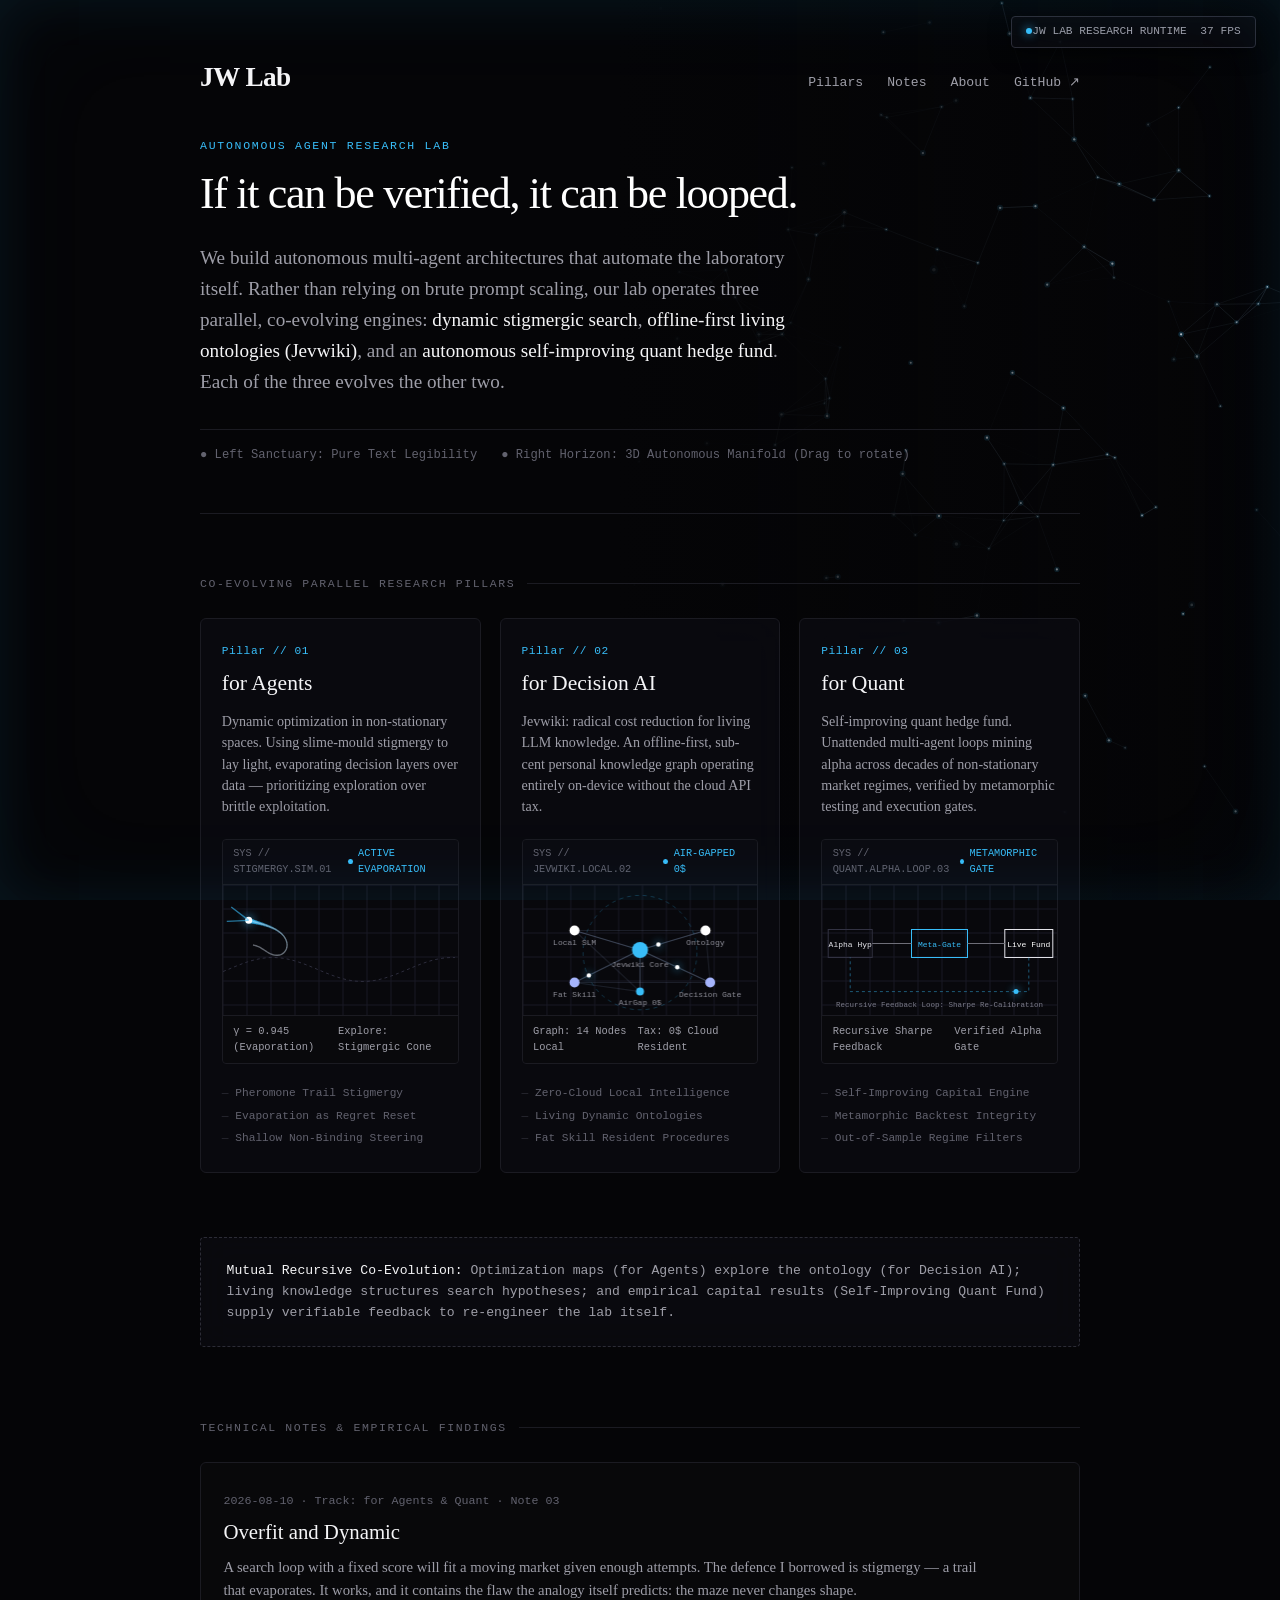
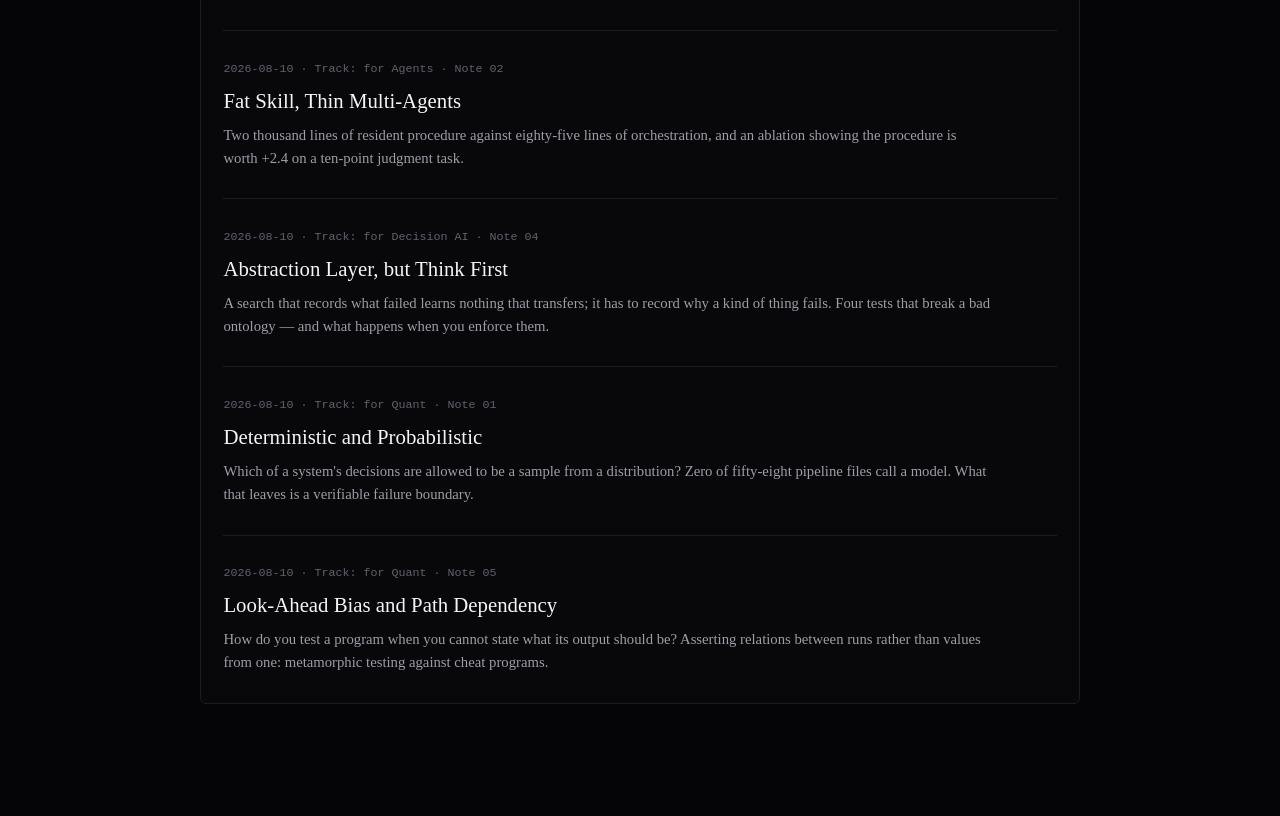
==== commit c33e0db5: "Sanctuary: 100% solid black text protection on mobile & desktop" ====
--- a/index.html
+++ b/index.html
@@ -59,7 +59,7 @@
 }
 #hero-canvas:active { cursor: grabbing; }
 
-/* The Sanctuary Mask: Guarantees reading clarity over text */
+/* The Sanctuary Mask: Guarantees 100% pure pitch-black text legibility */
 .text-sanctuary-mask {
   position: fixed;
   top: 0;
@@ -68,13 +68,25 @@
   height: 100vh;
   z-index: 2;
   pointer-events: none;
-  background: radial-gradient(
-    ellipse 65% 85% at 20% 30%,
-    rgba(5, 5, 7, 0.98) 0%,
-    rgba(5, 5, 7, 0.92) 45%,
-    rgba(5, 5, 7, 0.55) 75%,
-    rgba(5, 5, 7, 0.15) 100%
+  background: linear-gradient(
+    90deg,
+    rgba(5, 5, 7, 1.0) 0%,
+    rgba(5, 5, 7, 1.0) 48%,
+    rgba(5, 5, 7, 0.85) 60%,
+    rgba(5, 5, 7, 0.0) 100%
   );
+}
+
+@media (max-width: 860px) {
+  .text-sanctuary-mask {
+    background: linear-gradient(
+      180deg,
+      rgba(5, 5, 7, 1.0) 0%,
+      rgba(5, 5, 7, 1.0) 50%,
+      rgba(5, 5, 7, 0.7) 75%,
+      rgba(5, 5, 7, 0.2) 100%
+    );
+  }
 }
 
 /* Screen Perimeter Corona */
@@ -727,8 +739,8 @@
     heroCtx.clearRect(0, 0, width, height);
 
     // Center anchor pushed toward right on desktop
-    const centerX = width > 860 ? width * 0.72 : width * 0.5;
-    const centerY = height * 0.38;
+    const centerX = width > 860 ? width * 0.75 : width * 0.5;
+    const centerY = width > 860 ? height * 0.38 : height * 0.82;
     const fov = Math.min(width, height) * 0.85;
 
     // Project
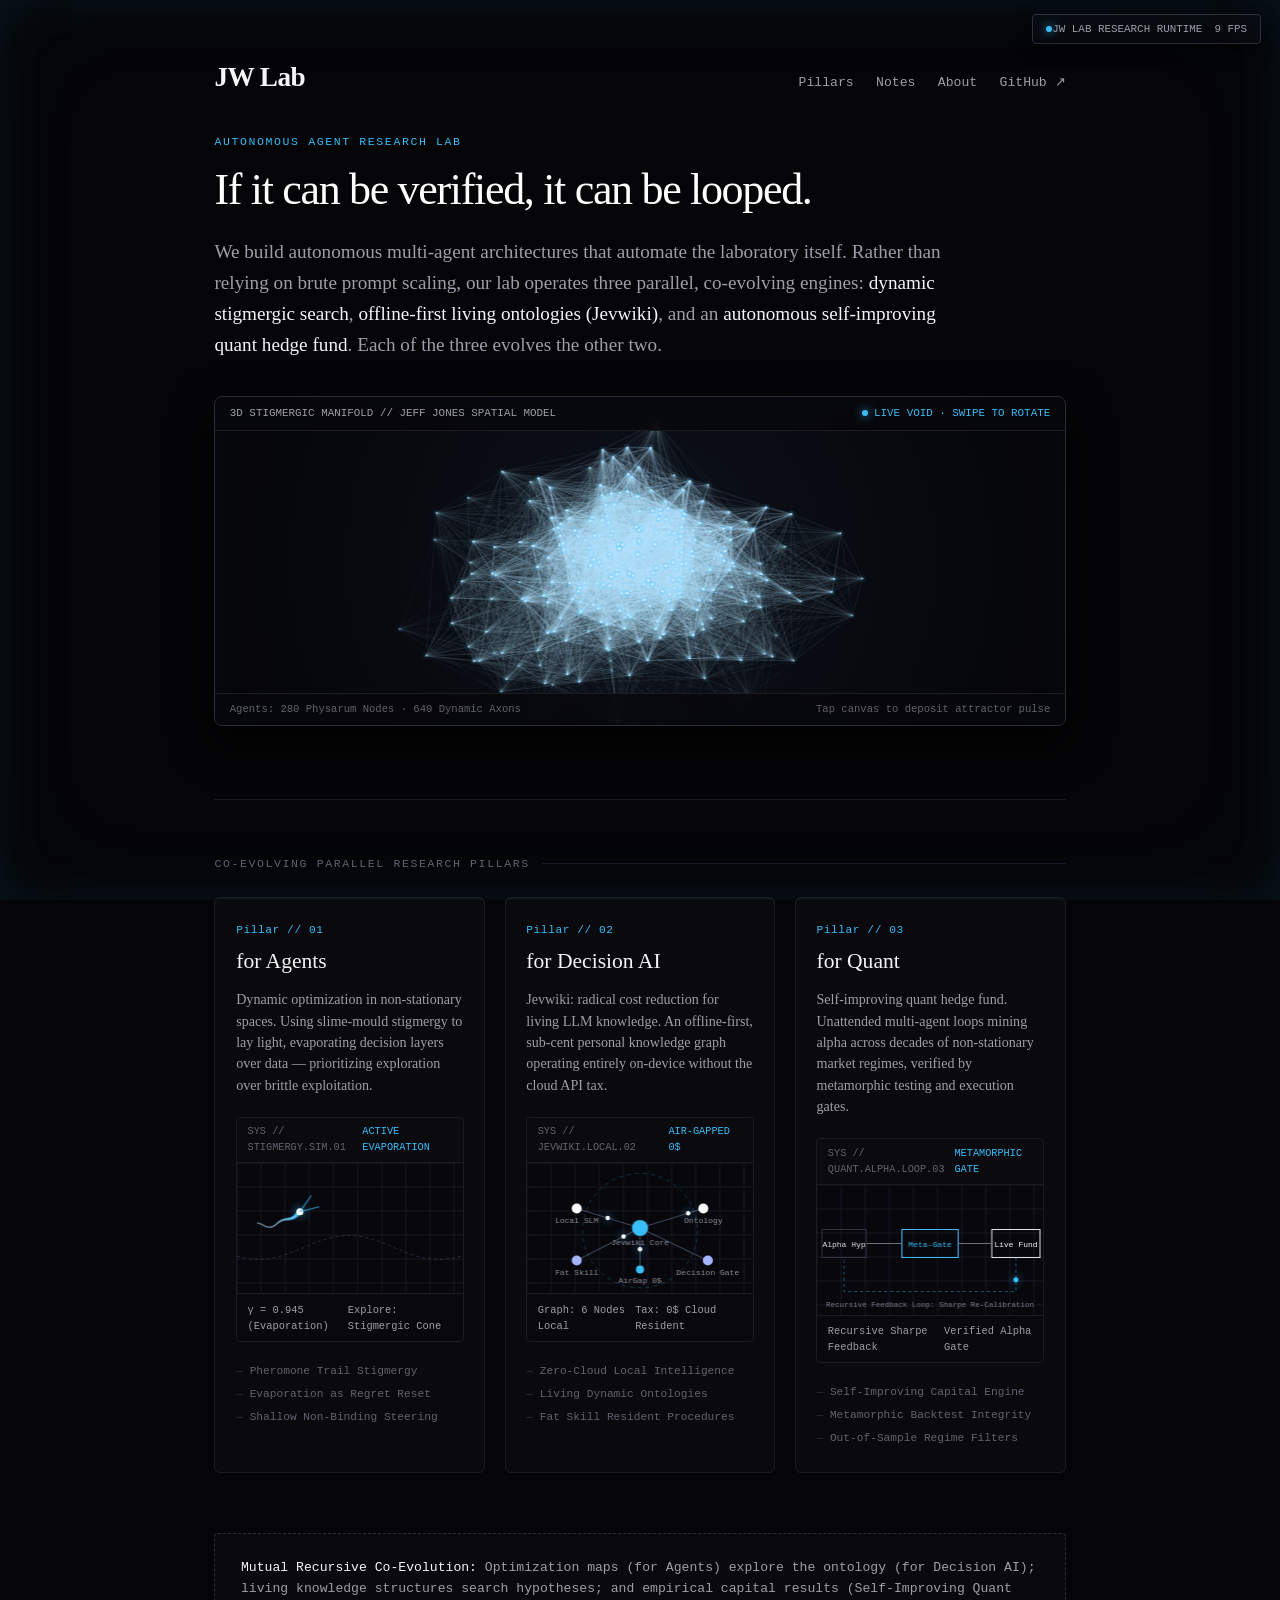
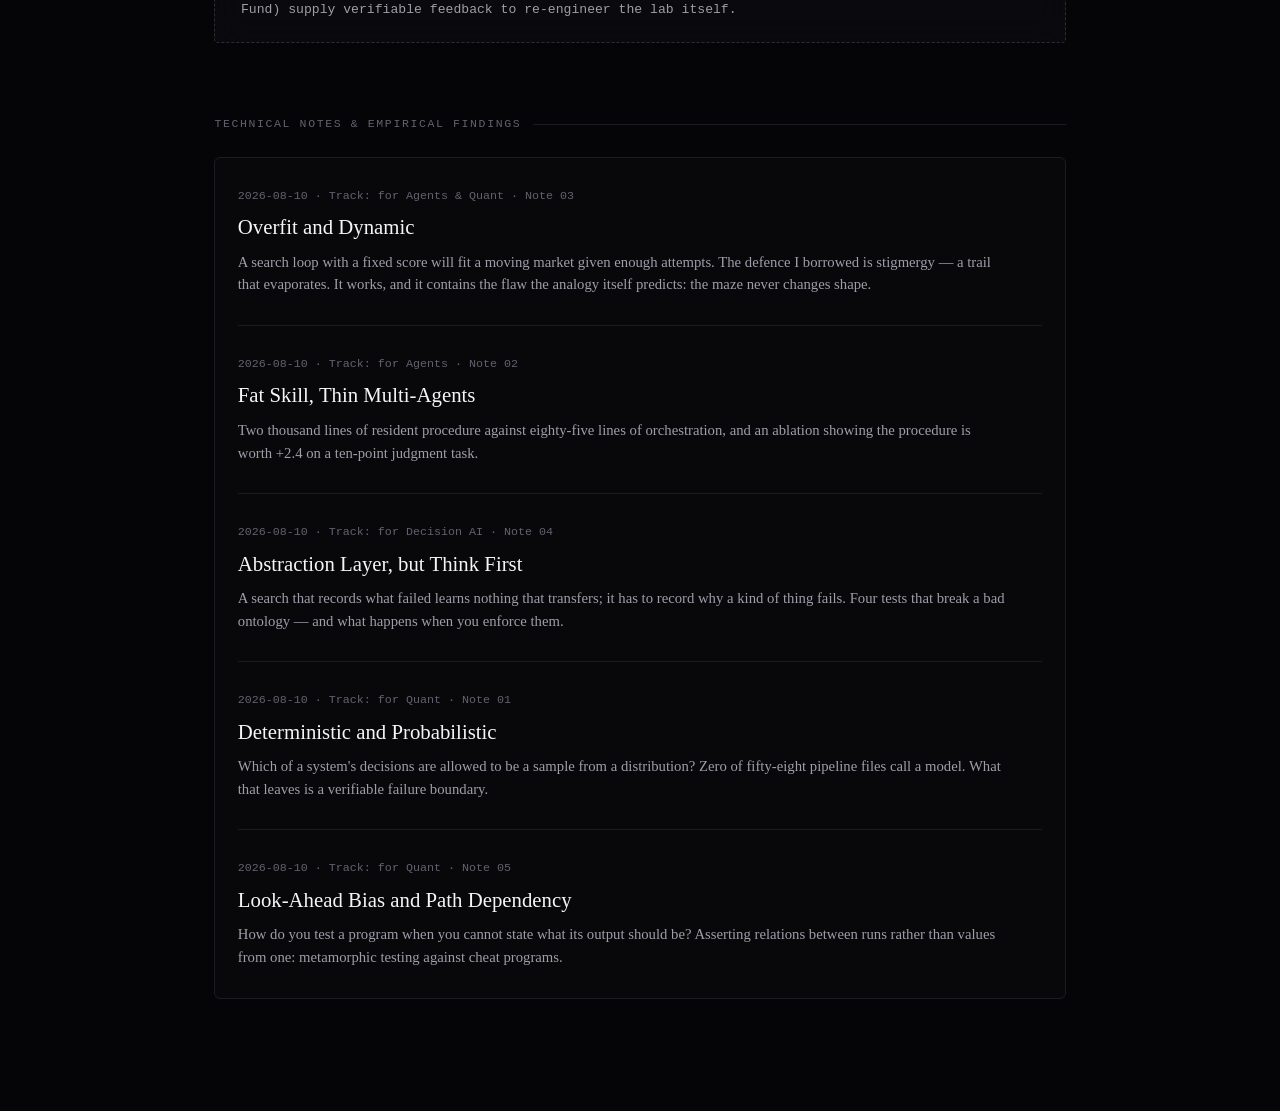
==== commit 26728ca2: "Deploy: Dedicated 3D Stigmergy Hero Stage (100% visible on mobile) and live blueprints" ====
--- a/index.html
+++ b/index.html
@@ -7,25 +7,22 @@
 <meta name="description" content="An autonomous agent research lab architecting multi-agent systems, recursive self-improvement loops, stigmergic optimization, and offline-first epistemic graphs.">
 <style>
 /* ============================================================
-   JW LAB — NEOLAB BRUTALISM × PRECISION INTERACTIVE ARTIFACTS
-   Zero-Clutter Sanctuary Typography · Live Interactive Canvases
-   Stigmergic Simulation · Jevwiki Graph · Quant Engine
+   JW LAB — NEOLAB BRUTALISM × DEDICATED 3D STIGMERGY STAGE
+   Pure Text Sanctuary · 100% Mobile Visible 3D Slime Mould
+   Interactive Physics Stage · Live Blueprint Canvases
    ============================================================ */
 :root {
   --ink: #f5f5f7;
   --ink-2: #9e9ea8;
   --ink-3: #62626e;
   --paper: #050507;
-  --surface: #0a0a0f;
-  --card-bg: rgba(12, 12, 18, 0.72);
+  --card-bg: rgba(12, 12, 18, 0.75);
   --rule: #1b1b22;
   --rule-light: #2c2c36;
   --accent-cyan: #38bdf8;
-  --accent-blue: #60a5fa;
   
-  --measure: 58rem;
+  --measure: 56rem;
   --font-serif: "Iowan Old Style", "Palatino Linotype", Palatino, Georgia, serif;
-  --font-sans: -apple-system, BlinkMacSystemFont, "SF Pro Text", "Segoe UI", sans-serif;
   --font-mono: "SF Mono", "Fira Code", Menlo, Monaco, Consolas, monospace;
 }
 
@@ -43,53 +40,7 @@
   min-height: 100vh;
 }
 
-/* ============================================================
-   BACKGROUND: CONTROLLED 3D VOID (RIGHT MARGIN / CORONA ONLY)
-   Text Sanctuary: The text column is 100% black and legible.
-   ============================================================ */
-#hero-canvas {
-  position: fixed;
-  top: 0;
-  right: 0;
-  width: 100vw;
-  height: 100vh;
-  z-index: 1;
-  pointer-events: auto;
-  cursor: grab;
-}
-#hero-canvas:active { cursor: grabbing; }
-
-/* The Sanctuary Mask: Guarantees 100% pure pitch-black text legibility */
-.text-sanctuary-mask {
-  position: fixed;
-  top: 0;
-  left: 0;
-  width: 100vw;
-  height: 100vh;
-  z-index: 2;
-  pointer-events: none;
-  background: linear-gradient(
-    90deg,
-    rgba(5, 5, 7, 1.0) 0%,
-    rgba(5, 5, 7, 1.0) 48%,
-    rgba(5, 5, 7, 0.85) 60%,
-    rgba(5, 5, 7, 0.0) 100%
-  );
-}
-
-@media (max-width: 860px) {
-  .text-sanctuary-mask {
-    background: linear-gradient(
-      180deg,
-      rgba(5, 5, 7, 1.0) 0%,
-      rgba(5, 5, 7, 1.0) 50%,
-      rgba(5, 5, 7, 0.7) 75%,
-      rgba(5, 5, 7, 0.2) 100%
-    );
-  }
-}
-
-/* Screen Perimeter Corona */
+/* Subtle Edge Glow */
 .screen-edge-corona {
   position: fixed;
   top: 0;
@@ -98,29 +49,29 @@
   height: 100vh;
   pointer-events: none;
   z-index: 999;
-  box-shadow: inset 0 0 55px rgba(56, 189, 248, 0.08),
-              inset 0 0 120px rgba(14, 165, 233, 0.04);
+  box-shadow: inset 0 0 50px rgba(56, 189, 248, 0.08),
+              inset 0 0 120px rgba(14, 165, 233, 0.03);
 }
 
 /* Telemetry Pendant */
 .hud-pendant {
   position: fixed;
-  top: calc(1rem + env(safe-area-inset-top));
-  right: 1.5rem;
+  top: calc(0.9rem + env(safe-area-inset-top));
+  right: 1.2rem;
   z-index: 100;
   font-family: var(--font-mono);
-  font-size: 0.7rem;
+  font-size: 0.68rem;
   color: var(--ink-2);
   display: flex;
   align-items: center;
-  gap: 0.85rem;
-  background: rgba(10, 10, 14, 0.8);
-  padding: 0.4rem 0.9rem;
+  gap: 0.75rem;
+  background: rgba(10, 10, 14, 0.85);
+  padding: 0.35rem 0.8rem;
   border: 1px solid var(--rule-light);
   border-radius: 4px;
-  backdrop-filter: blur(16px);
-  -webkit-backdrop-filter: blur(16px);
-  box-shadow: 0 4px 20px rgba(0, 0, 0, 0.6);
+  backdrop-filter: blur(14px);
+  -webkit-backdrop-filter: blur(14px);
+  box-shadow: 0 4px 16px rgba(0, 0, 0, 0.6);
 }
 .hud-dot {
   width: 6px;
@@ -136,29 +87,27 @@
   50% { opacity: 1; transform: scale(1.3); }
 }
 
-/* ============================================================
-   PAGE LAYOUT
-   ============================================================ */
+/* Wrap */
 .wrap {
   position: relative;
   z-index: 10;
   max-width: var(--measure);
   margin: 0 auto;
-  padding: calc(3.5rem + env(safe-area-inset-top)) 1.5rem calc(7rem + env(safe-area-inset-bottom));
+  padding: calc(3.5rem + env(safe-area-inset-top)) 1.4rem calc(7rem + env(safe-area-inset-bottom));
 }
 
 /* Header */
 header.site {
   border-bottom: 1px solid var(--rule);
-  padding-bottom: 3rem;
-  margin-bottom: 3.8rem;
+  padding-bottom: 2.8rem;
+  margin-bottom: 3.4rem;
 }
 
 .top-bar {
   display: flex;
   justify-content: space-between;
   align-items: baseline;
-  margin-bottom: 2.4rem;
+  margin-bottom: 2.2rem;
 }
 
 .site-title {
@@ -174,7 +123,7 @@
   font-family: var(--font-mono);
   font-size: 0.82rem;
   display: flex;
-  gap: 1.5rem;
+  gap: 1.4rem;
 }
 .site-nav a {
   color: var(--ink-2);
@@ -187,9 +136,9 @@
   font-family: var(--font-mono);
   font-size: 0.72rem;
   text-transform: uppercase;
-  letter-spacing: 0.15em;
+  letter-spacing: 0.14em;
   color: var(--accent-cyan);
-  margin-bottom: 0.9rem;
+  margin-bottom: 0.85rem;
 }
 
 .hero-headline {
@@ -197,33 +146,93 @@
   font-weight: 400;
   line-height: 1.15;
   letter-spacing: -0.03em;
-  margin-bottom: 1.4rem;
+  margin-bottom: 1.3rem;
   color: #ffffff;
-  max-width: 42rem;
+  max-width: 44rem;
 }
 
 .hero-manifesto {
   font-size: 1.2rem;
   color: var(--ink-2);
   line-height: 1.62;
-  max-width: 38rem;
-  margin-bottom: 1.8rem;
+  max-width: 46rem;
+  margin-bottom: 2.2rem;
 }
 .hero-manifesto strong { color: var(--ink); font-weight: 500; }
 
-.hero-sub-note {
-  font-family: var(--font-mono);
-  font-size: 0.76rem;
+/* ============================================================
+   DEDICATED 3D STIGMERGY HERO STAGE (100% VISIBLE ON MOBILE & PC)
+   ============================================================ */
+.hero-3d-stage {
+  position: relative;
+  width: 100%;
+  height: 330px;
+  background: radial-gradient(circle at 50% 50%, rgba(14, 20, 32, 0.75) 0%, rgba(5, 5, 8, 0.98) 100%);
+  border: 1px solid var(--rule-light);
+  border-radius: 8px;
+  overflow: hidden;
+  margin: 1.5rem 0 1.8rem;
+  box-shadow: 0 16px 40px rgba(0, 0, 0, 0.8), inset 0 0 35px rgba(56, 189, 248, 0.05);
+}
+
+.stage-header {
+  position: absolute;
+  top: 0; left: 0; right: 0;
+  display: flex;
+  justify-content: space-between;
+  align-items: center;
+  padding: 0.5rem 0.9rem;
+  background: rgba(8, 8, 12, 0.82);
+  border-bottom: 1px solid var(--rule);
+  font-family: var(--font-mono);
+  font-size: 0.68rem;
+  color: var(--ink-2);
+  z-index: 5;
+  backdrop-filter: blur(10px);
+}
+
+.stage-status {
+  color: var(--accent-cyan);
+  display: flex;
+  align-items: center;
+  gap: 0.4rem;
+}
+
+.stage-footer {
+  position: absolute;
+  bottom: 0; left: 0; right: 0;
+  display: flex;
+  justify-content: space-between;
+  align-items: center;
+  padding: 0.45rem 0.9rem;
+  background: rgba(8, 8, 12, 0.82);
+  border-top: 1px solid var(--rule);
+  font-family: var(--font-mono);
+  font-size: 0.66rem;
   color: var(--ink-3);
-  display: flex;
-  gap: 1.5rem;
-  border-top: 1px solid var(--rule);
-  padding-top: 1rem;
-  margin-top: 2rem;
+  z-index: 5;
+  backdrop-filter: blur(10px);
+}
+
+#stage-canvas {
+  width: 100%;
+  height: 100%;
+  display: block;
+  cursor: grab;
+  touch-action: none;
+}
+#stage-canvas:active {
+  cursor: grabbing;
+}
+
+@media (max-width: 860px) {
+  .hero-headline { font-size: 2.1rem; }
+  .hero-3d-stage { height: 280px; }
+  .stage-footer span:last-child { display: none; }
 }
 
 /* ============================================================
-   PILLARS: HIGH-END INTERACTIVE BLUEPRINTS (FIG 1, 2, 3)
+   PILLARS: 3 LIVE INTERACTIVE CANVASES (FIG 1, 2, 3)
    ============================================================ */
 .section-meta {
   font-family: var(--font-mono);
@@ -231,7 +240,7 @@
   text-transform: uppercase;
   letter-spacing: 0.14em;
   color: var(--ink-3);
-  margin-bottom: 1.6rem;
+  margin-bottom: 1.5rem;
   display: flex;
   align-items: center;
   gap: 0.75rem;
@@ -247,7 +256,11 @@
   display: grid;
   grid-template-columns: repeat(3, 1fr);
   gap: 1.2rem;
-  margin-bottom: 4rem;
+  margin-bottom: 3.8rem;
+}
+
+@media (max-width: 860px) {
+  .parallel-grid { grid-template-columns: 1fr; }
 }
 
 .track-card {
@@ -260,12 +273,11 @@
   position: relative;
   backdrop-filter: blur(20px);
   -webkit-backdrop-filter: blur(20px);
-  transition: transform 0.2s ease, border-color 0.2s ease, box-shadow 0.2s ease;
+  transition: transform 0.2s ease, border-color 0.2s ease;
 }
 .track-card:hover {
   border-color: var(--rule-light);
   transform: translateY(-2px);
-  box-shadow: 0 12px 30px rgba(0, 0, 0, 0.6), inset 0 0 20px rgba(56, 189, 248, 0.03);
 }
 
 .track-id {
@@ -292,16 +304,13 @@
   min-height: 3.8rem;
 }
 
-/* ============================================================
-   PRECISION INTERACTIVE BLUEPRINT BOXES
-   ============================================================ */
+/* Blueprint Boxes */
 .blueprint-container {
   border: 1px solid var(--rule);
-  background: rgba(8, 8, 12, 0.92);
+  background: rgba(8, 8, 12, 0.95);
   border-radius: 4px;
   overflow: hidden;
   margin-bottom: 1.3rem;
-  position: relative;
 }
 
 .blueprint-header {
@@ -313,27 +322,13 @@
   font-family: var(--font-mono);
   font-size: 0.64rem;
   color: var(--ink-3);
-  background: rgba(14, 14, 20, 0.6);
-}
-.blueprint-live-tag {
-  color: var(--accent-cyan);
-  display: flex;
-  align-items: center;
-  gap: 0.35rem;
-}
-.live-pulse {
-  width: 5px;
-  height: 5px;
-  border-radius: 50%;
-  background: var(--accent-cyan);
-  display: inline-block;
+  background: rgba(12, 12, 16, 0.7);
 }
 
 .blueprint-canvas {
   width: 100%;
   height: 130px;
   display: block;
-  cursor: crosshair;
 }
 
 .blueprint-footer {
@@ -344,7 +339,7 @@
   color: var(--ink-2);
   display: flex;
   justify-content: space-between;
-  background: rgba(10, 10, 14, 0.4);
+  background: rgba(10, 10, 14, 0.5);
 }
 
 .track-tags {
@@ -418,28 +413,10 @@
   line-height: 1.55;
   max-width: 48rem;
 }
-
-/* Mobile */
-@media (max-width: 860px) {
-  .parallel-grid { grid-template-columns: 1fr; }
-  .hero-headline { font-size: 2.1rem; }
-  .text-sanctuary-mask {
-    background: radial-gradient(
-      ellipse at 50% 20%,
-      rgba(5, 5, 7, 0.98) 0%,
-      rgba(5, 5, 7, 0.9) 60%,
-      rgba(5, 5, 7, 0.7) 100%
-    );
-  }
-}
 </style>
 </head>
 <body>
 
-<!-- Ambient 3D Manifold Canvas (Right Margin & Spatial Orbit) -->
-<canvas id="hero-canvas"></canvas>
-<!-- Sanctuary Mask: Absolute Text Legibility Protection -->
-<div class="text-sanctuary-mask"></div>
 <div class="screen-edge-corona"></div>
 
 <!-- Telemetry Pendant -->
@@ -472,9 +449,17 @@
       and an <strong>autonomous self-improving quant hedge fund</strong>. Each of the three evolves the other two.
     </p>
 
-    <div class="hero-sub-note">
-      <span>● Left Sanctuary: Pure Text Legibility</span>
-      <span>● Right Horizon: 3D Autonomous Manifold (Drag to rotate)</span>
+    <!-- DEDICATED 3D STIGMERGY HERO STAGE (Prominent on Phone & PC) -->
+    <div class="hero-3d-stage">
+      <div class="stage-header">
+        <span>3D STIGMERGIC MANIFOLD // JEFF JONES SPATIAL MODEL</span>
+        <span class="stage-status"><span class="hud-dot"></span>LIVE VOID · SWIPE TO ROTATE</span>
+      </div>
+      <canvas id="stage-canvas"></canvas>
+      <div class="stage-footer">
+        <span>Agents: 280 Physarum Nodes · 640 Dynamic Axons</span>
+        <span>Tap canvas to deposit attractor pulse</span>
+      </div>
     </div>
   </header>
 
@@ -499,7 +484,7 @@
         <div class="blueprint-container">
           <div class="blueprint-header">
             <span>SYS // STIGMERGY.SIM.01</span>
-            <span class="blueprint-live-tag"><span class="live-pulse"></span>ACTIVE EVAPORATION</span>
+            <span style="color:var(--accent-cyan)">ACTIVE EVAPORATION</span>
           </div>
           <canvas id="canvas-fig1" class="blueprint-canvas"></canvas>
           <div class="blueprint-footer">
@@ -530,11 +515,11 @@
         <div class="blueprint-container">
           <div class="blueprint-header">
             <span>SYS // JEVWIKI.LOCAL.02</span>
-            <span class="blueprint-live-tag"><span class="live-pulse"></span>AIR-GAPPED 0$</span>
+            <span style="color:var(--accent-cyan)">AIR-GAPPED 0$</span>
           </div>
           <canvas id="canvas-fig2" class="blueprint-canvas"></canvas>
           <div class="blueprint-footer">
-            <span>Graph: 14 Nodes Local</span>
+            <span>Graph: 6 Nodes Local</span>
             <span>Tax: 0$ Cloud Resident</span>
           </div>
         </div>
@@ -561,7 +546,7 @@
         <div class="blueprint-container">
           <div class="blueprint-header">
             <span>SYS // QUANT.ALPHA.LOOP.03</span>
-            <span class="blueprint-live-tag"><span class="live-pulse"></span>METAMORPHIC GATE</span>
+            <span style="color:var(--accent-cyan)">METAMORPHIC GATE</span>
           </div>
           <canvas id="canvas-fig3" class="blueprint-canvas"></canvas>
           <div class="blueprint-footer">
@@ -636,54 +621,56 @@
 </div>
 
 <!-- ============================================================
-     INTERACTIVE ENGINES: HERO 3D MANIFOLD + 3 LIVE BLUEPRINT CANVASES
+     INTERACTIVE JAVASCRIPT ENGINES
      ============================================================ -->
 <script>
 (function() {
+  const dpr = Math.min(window.devicePixelRatio || 1, 2);
+
   // ------------------------------------------------------------
-  // 1. HERO 3D MANIFOLD (SPATIAL HORIZON IN RIGHT MARGIN)
+  // 1. HERO 3D STAGE: LIVING SLIME MOULD (100% VISIBLE ON PHONE)
   // ------------------------------------------------------------
-  const heroCanvas = document.getElementById('hero-canvas');
-  const heroCtx = heroCanvas.getContext('2d');
+  const stage = document.getElementById('stage-canvas');
+  const sCtx = stage.getContext('2d');
   const telemetryFps = document.getElementById('telemetry-fps');
 
-  let width = 0, height = 0, dpr = 1;
-  function resizeHero() {
-    dpr = Math.min(window.devicePixelRatio || 1, 2);
-    width = window.innerWidth;
-    height = window.innerHeight;
-    heroCanvas.width = Math.floor(width * dpr);
-    heroCanvas.height = Math.floor(height * dpr);
-    heroCanvas.style.width = width + 'px';
-    heroCanvas.style.height = height + 'px';
+  let sW = 0, sH = 0;
+  function resizeStage() {
+    sW = stage.offsetWidth;
+    sH = stage.offsetHeight;
+    stage.width = Math.floor(sW * dpr);
+    stage.height = Math.floor(sH * dpr);
   }
-  window.addEventListener('resize', resizeHero);
-  resizeHero();
-
-  // 3D Nodes anchored primarily toward the right/horizon
-  const NUM_HERO_NODES = 160;
-  const heroNodes = [];
-  for (let i = 0; i < NUM_HERO_NODES; i++) {
+  window.addEventListener('resize', resizeStage);
+  resizeStage();
+
+  // 280 Agents in 3D ellipsoidal manifold
+  const NUM_AGENTS = 280;
+  const CONNECT_RADIUS_3D = 68;
+  const agents = [];
+
+  for (let i = 0; i < NUM_AGENTS; i++) {
     const theta = Math.random() * Math.PI * 2;
     const phi = Math.acos(2 * Math.random() - 1);
-    const r = 40 + Math.random() * 85;
-    heroNodes.push({
+    const r = 20 + Math.random() * 62;
+    agents.push({
       x: r * Math.sin(phi) * Math.cos(theta),
-      y: r * Math.sin(phi) * Math.sin(theta),
+      y: (r * 0.7) * Math.sin(phi) * Math.sin(theta),
       z: r * Math.cos(phi),
-      vx: (Math.random() - 0.5) * 0.35,
-      vy: (Math.random() - 0.5) * 0.35,
-      vz: (Math.random() - 0.5) * 0.35,
-      phase: Math.random() * Math.PI * 2
+      vx: (Math.random() - 0.5) * 0.4,
+      vy: (Math.random() - 0.5) * 0.4,
+      vz: (Math.random() - 0.5) * 0.4,
+      energy: 0.8 + Math.random() * 0.6
     });
   }
 
-  let rotX = 0.22, rotY = 0.45;
-  let targetRotX = 0.22, targetRotY = 0.45;
+  // Interactive 3D touch/drag controls
+  let rotX = 0.25, rotY = 0.4;
+  let targetRotX = 0.25, targetRotY = 0.4;
   let isDragging = false;
   let lastX = 0, lastY = 0;
 
-  heroCanvas.addEventListener('mousedown', (e) => {
+  stage.addEventListener('mousedown', (e) => {
     isDragging = true;
     lastX = e.clientX;
     lastY = e.clientY;
@@ -691,14 +678,14 @@
   window.addEventListener('mouseup', () => { isDragging = false; });
   window.addEventListener('mousemove', (e) => {
     if (isDragging) {
-      targetRotY += (e.clientX - lastX) * 0.005;
-      targetRotX += (e.clientY - lastY) * 0.005;
+      targetRotY += (e.clientX - lastX) * 0.007;
+      targetRotX += (e.clientY - lastY) * 0.007;
       lastX = e.clientX;
       lastY = e.clientY;
     }
   });
 
-  heroCanvas.addEventListener('touchstart', (e) => {
+  stage.addEventListener('touchstart', (e) => {
     if (e.touches.length === 1) {
       isDragging = true;
       lastX = e.touches[0].clientX;
@@ -706,19 +693,24 @@
     }
   }, { passive: true });
   window.addEventListener('touchend', () => { isDragging = false; });
-  window.addEventListener('touchmove', (e) => {
+  stage.addEventListener('touchmove', (e) => {
     if (isDragging && e.touches.length === 1) {
-      targetRotY += (e.touches[0].clientX - lastX) * 0.007;
-      targetRotX += (e.touches[0].clientY - lastY) * 0.007;
+      targetRotY += (e.touches[0].clientX - lastX) * 0.009;
+      targetRotX += (e.touches[0].clientY - lastY) * 0.009;
       lastX = e.touches[0].clientX;
       lastY = e.touches[0].clientY;
     }
   }, { passive: true });
 
+  stage.addEventListener('click', () => {
+    // Shockwave pulse
+    for (let i = 0; i < agents.length; i++) agents[i].energy = 2.2;
+  });
+
   let lastTime = performance.now();
   let frameCount = 0;
 
-  function renderHero() {
+  function renderStage() {
     frameCount++;
     const now = performance.now();
     if (now - lastTime >= 1000) {
@@ -727,128 +719,129 @@
       lastTime = now;
     }
 
-    rotX += (targetRotX - rotX) * 0.05;
-    rotY += (targetRotY - rotY) * 0.05;
-    targetRotY += 0.0008; // smooth autonomous orbit
+    rotX += (targetRotX - rotX) * 0.06;
+    rotY += (targetRotY - rotY) * 0.06;
+    targetRotY += 0.0014; // smooth continuous 3D rotation
 
     const cosX = Math.cos(rotX), sinX = Math.sin(rotX);
     const cosY = Math.cos(rotY), sinY = Math.sin(rotY);
 
-    heroCtx.save();
-    heroCtx.scale(dpr, dpr);
-    heroCtx.clearRect(0, 0, width, height);
-
-    // Center anchor pushed toward right on desktop
-    const centerX = width > 860 ? width * 0.75 : width * 0.5;
-    const centerY = width > 860 ? height * 0.38 : height * 0.82;
-    const fov = Math.min(width, height) * 0.85;
-
-    // Project
+    sCtx.save();
+    sCtx.scale(dpr, dpr);
+    sCtx.clearRect(0, 0, sW, sH);
+
+    const fov = Math.min(sW, sH) * 1.05;
+    const centerX = sW * 0.5;
+    const centerY = sH * 0.52;
+
+    // Project Agents
     const projected = [];
-    for (let i = 0; i < NUM_HERO_NODES; i++) {
-      const n = heroNodes[i];
-      n.x += n.vx; n.y += n.vy; n.z += n.vz;
-      const d = Math.hypot(n.x, n.y, n.z);
-      if (d > 120) {
-        n.vx -= (n.x / d) * 0.02;
-        n.vy -= (n.y / d) * 0.02;
-        n.vz -= (n.z / d) * 0.02;
+    for (let i = 0; i < NUM_AGENTS; i++) {
+      const a = agents[i];
+      a.x += a.vx; a.y += a.vy; a.z += a.vz;
+      const distC = Math.hypot(a.x, a.y, a.z);
+      if (distC > 95) {
+        a.vx -= (a.x / distC) * 0.035;
+        a.vy -= (a.y / distC) * 0.035;
+        a.vz -= (a.z / distC) * 0.035;
       }
-      n.phase += 0.02;
-
-      let rx = n.x * cosY - n.z * sinY;
-      let rz = n.x * sinY + n.z * cosY;
-      let ry = n.y * cosX - rz * sinX;
-      rz = n.y * sinX + rz * cosX;
-
-      const dist = rz + 180;
+      if (a.energy > 1.0) a.energy -= 0.02;
+
+      let rx = a.x * cosY - a.z * sinY;
+      let rz = a.x * sinY + a.z * cosY;
+      let ry = a.y * cosX - rz * sinX;
+      rz = a.y * sinX + rz * cosX;
+
+      const dist = rz + 140;
       if (dist <= 10) continue;
       const scale = fov / dist;
+
       projected.push({
+        orig: a,
         x: centerX + rx * scale,
         y: centerY + ry * scale,
         z: rz,
         scale: scale,
-        phase: n.phase
+        energy: a.energy
       });
     }
 
     projected.sort((a, b) => a.z - b.z);
 
-    // Draw Edges (High aesthetic thin blue-white lines)
+    // Draw 3D Synaptic Filaments
     for (let i = 0; i < projected.length; i++) {
       const p1 = projected[i];
       for (let j = i + 1; j < projected.length; j++) {
         const p2 = projected[j];
-        const dx = p1.x - p2.x;
-        const dy = p1.y - p2.y;
-        const dSq = dx * dx + dy * dy;
-        if (dSq < 5500) {
-          const alpha = (1 - dSq / 5500) * 0.28 * Math.max(0.1, (p1.z + 100) / 200);
-          heroCtx.strokeStyle = `rgba(180, 220, 255, ${alpha})`;
-          heroCtx.lineWidth = 1.0;
-          heroCtx.beginPath();
-          heroCtx.moveTo(p1.x, p1.y);
-          heroCtx.lineTo(p2.x, p2.y);
-          heroCtx.stroke();
+        const dx = p1.orig.x - p2.orig.x;
+        const dy = p1.orig.y - p2.orig.y;
+        const dz = p1.orig.z - p2.orig.z;
+        const d3D = Math.hypot(dx, dy, dz);
+
+        if (d3D < CONNECT_RADIUS_3D) {
+          const alpha3D = (1 - d3D / CONNECT_RADIUS_3D);
+          const depthAlpha = Math.min(1.0, Math.max(0.2, (p1.z + 80) / 160));
+          const totalAlpha = alpha3D * depthAlpha * Math.min(p1.energy, 2.0);
+
+          sCtx.beginPath();
+          sCtx.moveTo(p1.x, p1.y);
+          sCtx.lineTo(p2.x, p2.y);
+          sCtx.strokeStyle = `rgba(180, 225, 255, ${totalAlpha * 0.45})`;
+          sCtx.lineWidth = totalAlpha > 0.35 ? 1.5 : 0.9;
+          sCtx.stroke();
         }
       }
     }
 
-    // Draw Nodes (Glowing Cores)
+    // Draw Glowing 3D Nodes
     for (let i = 0; i < projected.length; i++) {
       const p = projected[i];
-      const rad = Math.max(1.0, p.scale * 0.16) * (1 + 0.2 * Math.sin(p.phase));
-      const alpha = Math.min(1.0, Math.max(0.2, (p.z + 100) / 200));
-
-      heroCtx.beginPath();
-      heroCtx.arc(p.x, p.y, rad * 2.5, 0, Math.PI * 2);
-      heroCtx.fillStyle = `rgba(56, 189, 248, ${alpha * 0.25})`;
-      heroCtx.fill();
-
-      heroCtx.beginPath();
-      heroCtx.arc(p.x, p.y, rad, 0, Math.PI * 2);
-      heroCtx.fillStyle = `rgba(240, 248, 255, ${alpha * 0.9})`;
-      heroCtx.fill();
-    }
-
-    heroCtx.restore();
-    requestAnimationFrame(renderHero);
+      const depthAlpha = Math.min(1.0, Math.max(0.25, (p.z + 80) / 160));
+      const rad = Math.max(1.2, p.scale * 0.2) * (p.energy > 1.2 ? 1.6 : 1.0);
+
+      // Outer Corona
+      sCtx.beginPath();
+      sCtx.arc(p.x, p.y, rad * 2.8, 0, Math.PI * 2);
+      sCtx.fillStyle = `rgba(56, 189, 248, ${depthAlpha * 0.28 * p.energy})`;
+      sCtx.fill();
+
+      // Sharp Core Star
+      sCtx.beginPath();
+      sCtx.arc(p.x, p.y, rad, 0, Math.PI * 2);
+      sCtx.fillStyle = p.energy > 1.3 ? '#ffffff' : `rgba(235, 245, 255, ${depthAlpha * 0.95})`;
+      sCtx.fill();
+    }
+
+    sCtx.restore();
+    requestAnimationFrame(renderStage);
   }
-  requestAnimationFrame(renderHero);
+  requestAnimationFrame(renderStage);
 
   // ------------------------------------------------------------
   // 2. BLUEPRINT 1: LIVE STIGMERGY SIMULATION (for Agents)
   // ------------------------------------------------------------
   const c1 = document.getElementById('canvas-fig1');
   const ctx1 = c1.getContext('2d');
-  let w1 = c1.width = c1.offsetWidth * dpr;
-  let h1 = c1.height = c1.offsetHeight * dpr;
-
   const trails = [];
-  let agentX = 30, agentY = 60, agentAngle = 0.2;
+  let agentX = 20, agentY = 60, agentAngle = 0.2;
 
   function renderFig1(time) {
-    w1 = c1.width = c1.offsetWidth * dpr;
-    h1 = c1.height = c1.offsetHeight * dpr;
+    const cssW = c1.offsetWidth;
+    const cssH = c1.offsetHeight;
+    c1.width = cssW * dpr;
+    c1.height = cssH * dpr;
+
     ctx1.save();
     ctx1.scale(dpr, dpr);
-    const cssW = c1.offsetWidth;
-    const cssH = c1.offsetHeight;
-
     ctx1.clearRect(0, 0, cssW, cssH);
 
-    // Draw Substrate Grid & Moving Sine Wave (Moving Data Environment)
+    // Grid
     ctx1.strokeStyle = '#181824';
     ctx1.lineWidth = 1;
-    for (let x = 0; x < cssW; x += 24) {
-      ctx1.beginPath(); ctx1.moveTo(x, 0); ctx1.lineTo(x, cssH); ctx1.stroke();
-    }
-    for (let y = 0; y < cssH; y += 24) {
-      ctx1.beginPath(); ctx1.moveTo(0, y); ctx1.lineTo(cssW, y); ctx1.stroke();
-    }
-
-    // Moving Substrate Data Wave
+    for (let x = 0; x < cssW; x += 24) { ctx1.beginPath(); ctx1.moveTo(x, 0); ctx1.lineTo(x, cssH); ctx1.stroke(); }
+    for (let y = 0; y < cssH; y += 24) { ctx1.beginPath(); ctx1.moveTo(0, y); ctx1.lineTo(cssW, y); ctx1.stroke(); }
+
+    // Dynamic Substrate Wave
     ctx1.beginPath();
     ctx1.strokeStyle = '#2d2d3d';
     ctx1.setLineDash([3, 3]);
@@ -860,40 +853,32 @@
     ctx1.setLineDash([]);
 
     // Stigmergic Evaporating Trails
-    if (trails.length < 90) {
-      trails.push({ x: agentX, y: agentY, alpha: 1.0 });
-    }
+    if (trails.length < 80) trails.push({ x: agentX, y: agentY, alpha: 1.0 });
     for (let i = trails.length - 1; i >= 0; i--) {
       const t = trails[i];
-      t.alpha *= 0.955; // gamma evaporation
+      t.alpha *= 0.955;
       if (t.alpha < 0.02) { trails.splice(i, 1); continue; }
-
       ctx1.beginPath();
       ctx1.arc(t.x, t.y, 2.5 * t.alpha, 0, Math.PI * 2);
       ctx1.fillStyle = `rgba(56, 189, 248, ${t.alpha * 0.75})`;
       ctx1.fill();
     }
 
-    // Connected trail path
     if (trails.length > 2) {
       ctx1.beginPath();
       ctx1.moveTo(trails[0].x, trails[0].y);
-      for (let i = 1; i < trails.length; i++) {
-        ctx1.lineTo(trails[i].x, trails[i].y);
-      }
+      for (let i = 1; i < trails.length; i++) ctx1.lineTo(trails[i].x, trails[i].y);
       ctx1.strokeStyle = 'rgba(230, 240, 255, 0.4)';
       ctx1.lineWidth = 1.4;
       ctx1.stroke();
     }
 
-    // Agent Motion along wave with stigmergic oscillation
-    agentX += Math.cos(agentAngle) * 1.6;
-    agentY += Math.sin(agentAngle) * 1.6;
+    agentX += Math.cos(agentAngle) * 1.5;
+    agentY += Math.sin(agentAngle) * 1.5;
     if (agentX > cssW + 10) agentX = -10;
     const targetY = cssH * 0.42 + Math.sin(agentX * 0.04 + time * 0.003) * 22;
-    agentAngle += (targetY - agentY) * 0.005;
-
-    // Draw Agent with Sensory Cones
+    agentAngle += (targetY - agentY) * 0.006;
+
     ctx1.beginPath();
     ctx1.arc(agentX, agentY, 3.5, 0, Math.PI * 2);
     ctx1.fillStyle = '#ffffff';
@@ -902,8 +887,7 @@
     ctx1.fill();
     ctx1.shadowBlur = 0;
 
-    // Sensor Ray
-    const sLen = 22;
+    const sLen = 20;
     ctx1.strokeStyle = 'rgba(56, 189, 248, 0.6)';
     ctx1.beginPath();
     ctx1.moveTo(agentX, agentY);
@@ -923,7 +907,7 @@
   const c2 = document.getElementById('canvas-fig2');
   const ctx2 = c2.getContext('2d');
   const graphNodes = [
-    { name: "Jevwiki Core", x: 0.5, y: 0.5, r: 8, color: "#38bdf8", isHub: true },
+    { name: "Jevwiki Core", x: 0.5, y: 0.5, r: 8, color: "#38bdf8" },
     { name: "Local SLM", x: 0.22, y: 0.35, r: 5, color: "#ffffff" },
     { name: "Ontology", x: 0.78, y: 0.35, r: 5, color: "#ffffff" },
     { name: "Decision Gate", x: 0.8, y: 0.75, r: 5, color: "#a5b4fc" },
@@ -941,13 +925,11 @@
     ctx2.scale(dpr, dpr);
     ctx2.clearRect(0, 0, cssW, cssH);
 
-    // Grid
     ctx2.strokeStyle = '#181824';
     ctx2.lineWidth = 1;
     for (let x = 0; x < cssW; x += 24) { ctx2.beginPath(); ctx2.moveTo(x, 0); ctx2.lineTo(x, cssH); ctx2.stroke(); }
     for (let y = 0; y < cssH; y += 24) { ctx2.beginPath(); ctx2.moveTo(0, y); ctx2.lineTo(cssW, y); ctx2.stroke(); }
 
-    // Outer Air-Gap Boundary Ring
     ctx2.beginPath();
     ctx2.arc(cssW * 0.5, cssH * 0.52, cssH * 0.44, 0, Math.PI * 2);
     ctx2.strokeStyle = 'rgba(56, 189, 248, 0.25)';
@@ -955,7 +937,6 @@
     ctx2.stroke();
     ctx2.setLineDash([]);
 
-    // Draw Edges
     const hub = { x: cssW * graphNodes[0].x, y: cssH * graphNodes[0].y };
     for (let i = 1; i < graphNodes.length; i++) {
       const target = { x: cssW * graphNodes[i].x, y: cssH * graphNodes[i].y };
@@ -966,7 +947,6 @@
       ctx2.lineWidth = 1.2;
       ctx2.stroke();
 
-      // Traveling data packet
       const prog = (time * 0.0012 + i * 0.25) % 1.0;
       const px = hub.x + (target.x - hub.x) * prog;
       const py = hub.y + (target.y - hub.y) * prog;
@@ -979,27 +959,14 @@
       ctx2.shadowBlur = 0;
     }
 
-    // Connect outer ring
-    for (let i = 1; i < graphNodes.length; i++) {
-      const next = i === graphNodes.length - 1 ? 1 : i + 1;
-      ctx2.beginPath();
-      ctx2.moveTo(cssW * graphNodes[i].x, cssH * graphNodes[i].y);
-      ctx2.lineTo(cssW * graphNodes[next].x, cssH * graphNodes[next].y);
-      ctx2.strokeStyle = 'rgba(140, 160, 200, 0.15)';
-      ctx2.stroke();
-    }
-
-    // Draw Nodes
     for (let i = 0; i < graphNodes.length; i++) {
       const gn = graphNodes[i];
       const nx = cssW * gn.x;
       const ny = cssH * gn.y;
-
       ctx2.beginPath();
       ctx2.arc(nx, ny, gn.r, 0, Math.PI * 2);
       ctx2.fillStyle = gn.color;
       ctx2.fill();
-
       ctx2.font = '8px monospace';
       ctx2.fillStyle = '#8e8e98';
       ctx2.textAlign = 'center';
@@ -1027,19 +994,16 @@
     ctx3.scale(dpr, dpr);
     ctx3.clearRect(0, 0, cssW, cssH);
 
-    // Grid
     ctx3.strokeStyle = '#181824';
     ctx3.lineWidth = 1;
     for (let x = 0; x < cssW; x += 24) { ctx3.beginPath(); ctx3.moveTo(x, 0); ctx3.lineTo(x, cssH); ctx3.stroke(); }
     for (let y = 0; y < cssH; y += 24) { ctx3.beginPath(); ctx3.moveTo(0, y); ctx3.lineTo(cssW, y); ctx3.stroke(); }
 
-    // Recursive Sharpe Calibration Loop Line
     const startX = cssW * 0.12;
     const midX = cssW * 0.5;
     const endX = cssW * 0.88;
     const gateY = cssH * 0.45;
 
-    // Stage 1: Alpha Hyp
     ctx3.strokeStyle = '#323242';
     ctx3.strokeRect(startX - 22, gateY - 14, 44, 28);
     ctx3.font = '8px monospace';
@@ -1047,26 +1011,22 @@
     ctx3.textAlign = 'center';
     ctx3.fillText("Alpha Hyp", startX, gateY + 3);
 
-    // Stage 2: Metamorphic Gate
     ctx3.strokeStyle = '#38bdf8';
     ctx3.strokeRect(midX - 28, gateY - 14, 56, 28);
     ctx3.fillStyle = '#38bdf8';
     ctx3.fillText("Meta-Gate", midX, gateY + 3);
 
-    // Stage 3: Live Capital
     ctx3.strokeStyle = '#e2e2e8';
     ctx3.strokeRect(endX - 24, gateY - 14, 48, 28);
     ctx3.fillStyle = '#ffffff';
     ctx3.fillText("Live Fund", endX, gateY + 3);
 
-    // Arrows
     ctx3.strokeStyle = '#6e6e78';
     ctx3.beginPath();
     ctx3.moveTo(startX + 22, gateY); ctx3.lineTo(midX - 28, gateY);
     ctx3.moveTo(midX + 28, gateY); ctx3.lineTo(endX - 24, gateY);
     ctx3.stroke();
 
-    // Recursive Feedback Pipeline (bottom return wire)
     ctx3.beginPath();
     ctx3.setLineDash([3, 3]);
     ctx3.strokeStyle = 'rgba(56, 189, 248, 0.45)';
@@ -1077,7 +1037,6 @@
     ctx3.stroke();
     ctx3.setLineDash([]);
 
-    // Traveling Sharpe optimization pulses along feedback wire
     const feedbackProgress = (time * 0.0009) % 1.0;
     let fx, fy;
     if (feedbackProgress < 0.3) {
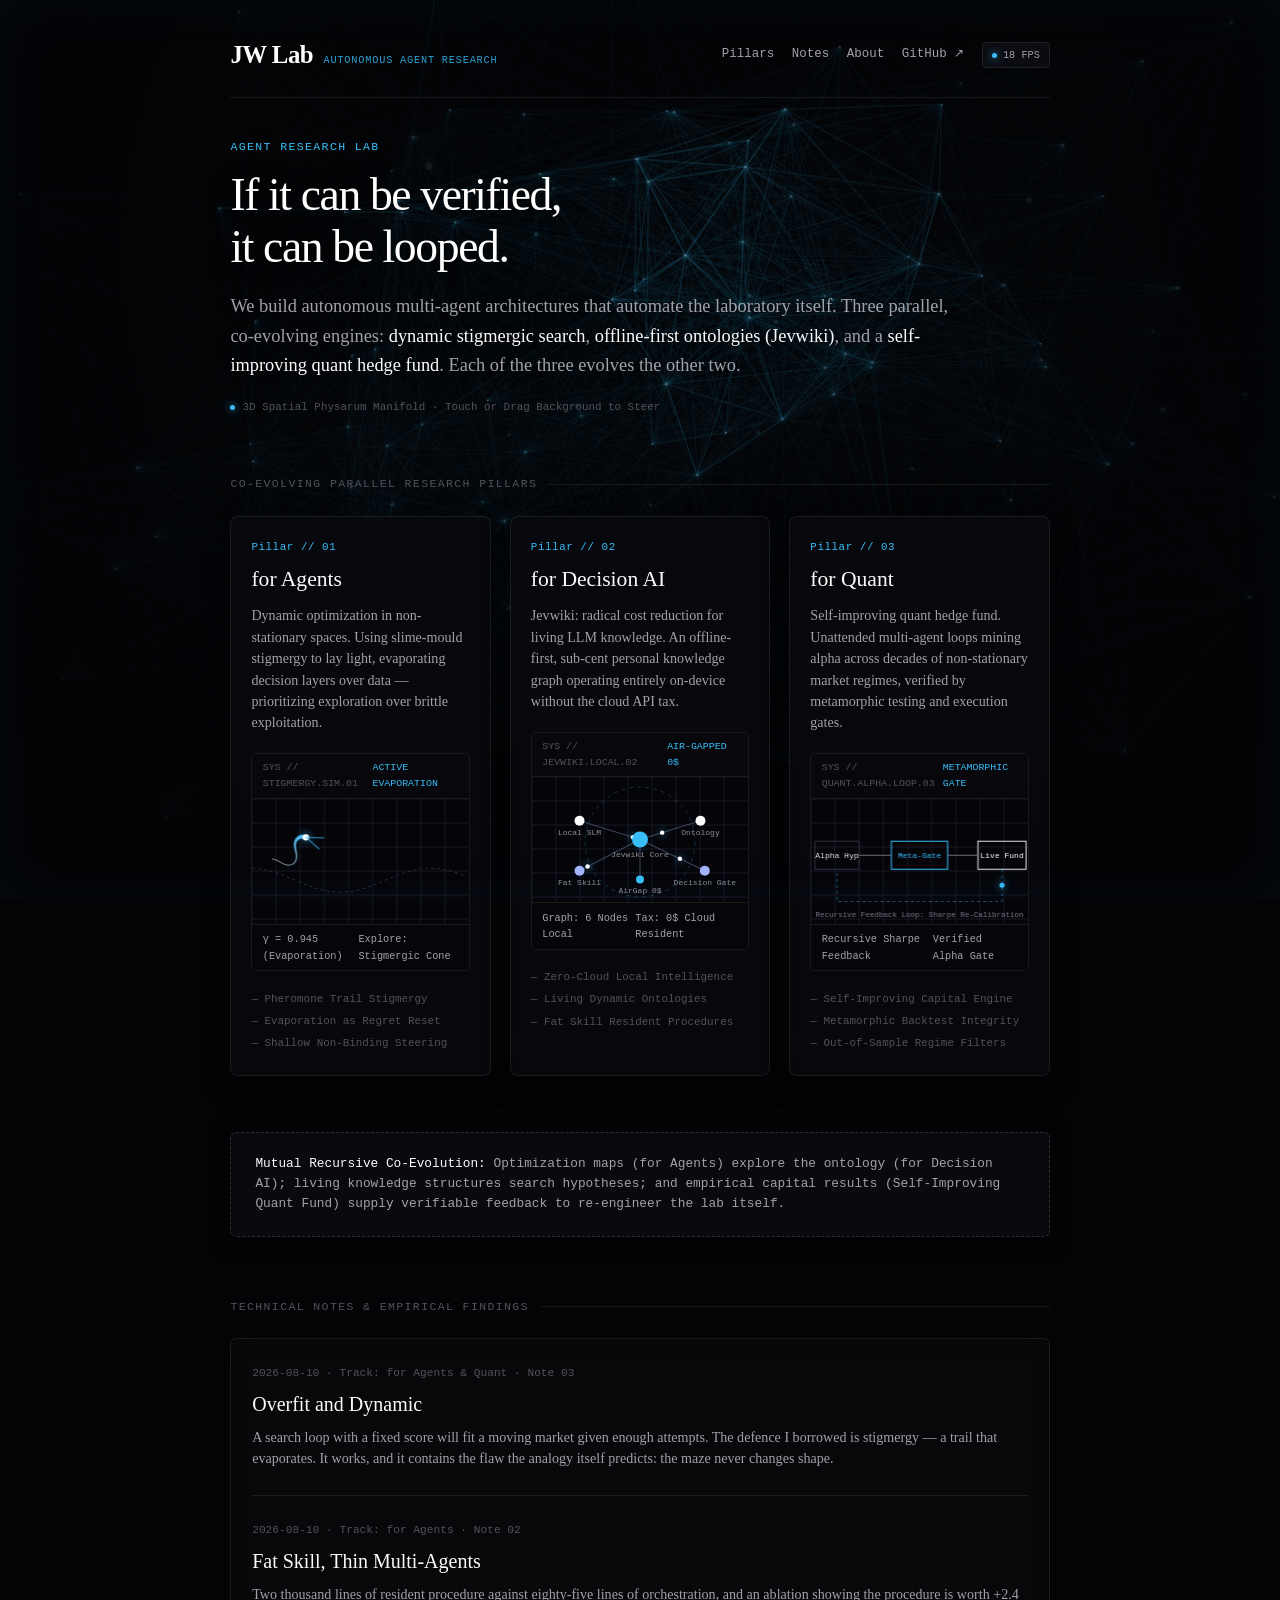
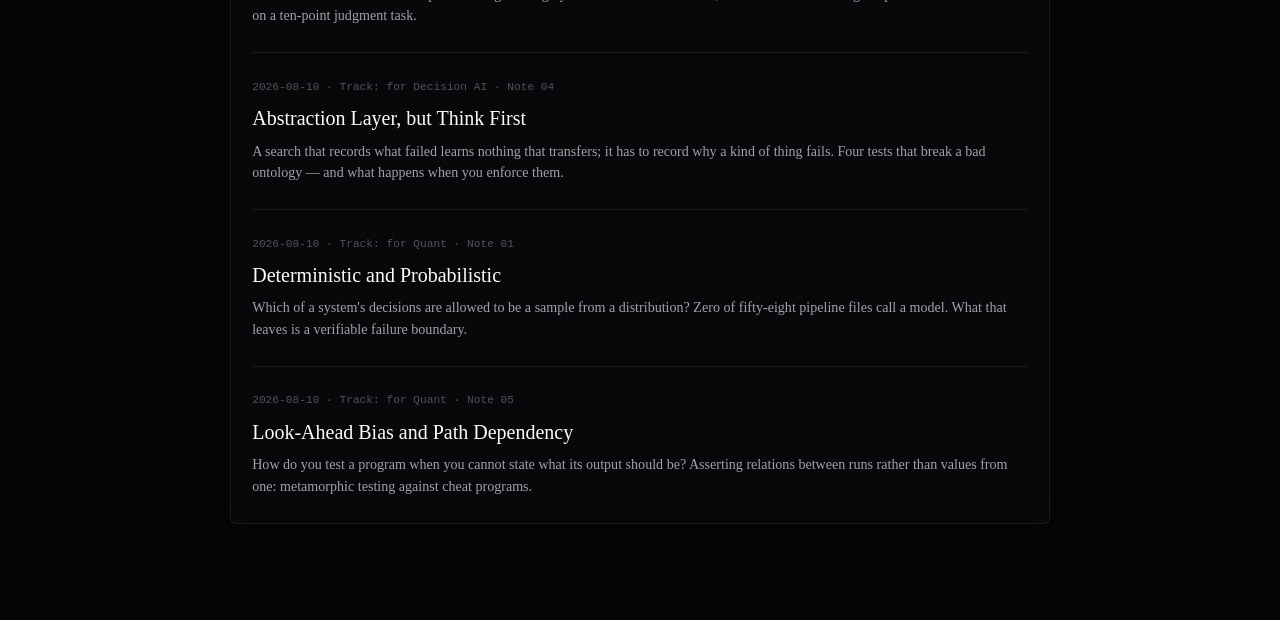
==== commit 009f52a4: "Design: Fullscreen seamless organic 3D bioluminescent slime mould (no boxed stages), mobile-perfect " ====
--- a/index.html
+++ b/index.html
@@ -7,21 +7,23 @@
 <meta name="description" content="An autonomous agent research lab architecting multi-agent systems, recursive self-improvement loops, stigmergic optimization, and offline-first epistemic graphs.">
 <style>
 /* ============================================================
-   JW LAB — NEOLAB BRUTALISM × DEDICATED 3D STIGMERGY STAGE
-   Pure Text Sanctuary · 100% Mobile Visible 3D Slime Mould
-   Interactive Physics Stage · Live Blueprint Canvases
+   JW LAB — NEOLAB BRUTALISM × FULLSCREEN SEAMLESS BIOLUMINESCENT MANIFOLD
+   No Boxed Stages · Organic 3D Slime Mould Network in Deep Void
+   Zero Text Obstruction · 60 FPS Optimized for Mobile OLED & Desktop
    ============================================================ */
 :root {
-  --ink: #f5f5f7;
-  --ink-2: #9e9ea8;
-  --ink-3: #62626e;
-  --paper: #050507;
-  --card-bg: rgba(12, 12, 18, 0.75);
-  --rule: #1b1b22;
-  --rule-light: #2c2c36;
+  --ink: #fcfcfd;
+  --ink-2: #a1a1aa;
+  --ink-3: #52525b;
+  --paper: #040406;
+  --card-bg: rgba(10, 10, 15, 0.78);
+  --card-border: rgba(255, 255, 255, 0.08);
+  --card-border-hover: rgba(56, 189, 248, 0.28);
+  --rule: rgba(255, 255, 255, 0.08);
   --accent-cyan: #38bdf8;
+  --accent-glow: rgba(56, 189, 248, 0.22);
   
-  --measure: 56rem;
+  --measure: 54rem;
   --font-serif: "Iowan Old Style", "Palatino Linotype", Palatino, Georgia, serif;
   --font-mono: "SF Mono", "Fira Code", Menlo, Monaco, Consolas, monospace;
 }
@@ -31,8 +33,8 @@
 
 body {
   font-family: var(--font-serif);
-  font-size: 1.0625rem;
-  line-height: 1.55;
+  font-size: 1.05rem;
+  line-height: 1.6;
   background: var(--paper);
   color: var(--ink);
   overflow-x: hidden;
@@ -40,207 +42,201 @@
   min-height: 100vh;
 }
 
-/* Subtle Edge Glow */
-.screen-edge-corona {
+/* ============================================================
+   FULL-SCREEN SEAMLESS 3D SLIME-MOULD CANVAS (NO BOXES, NO STAGES)
+   Lives in the deep void background behind everything
+   ============================================================ */
+#bg-slime-canvas {
   position: fixed;
   top: 0;
   left: 0;
   width: 100vw;
   height: 100vh;
+  z-index: 1;
+  pointer-events: none;
+}
+
+/* Gentle Vignette & Radial Contrast Shield for Pure Text Legibility */
+.ambient-shield {
+  position: fixed;
+  top: 0;
+  left: 0;
+  width: 100vw;
+  height: 100vh;
+  z-index: 2;
+  pointer-events: none;
+  background: radial-gradient(circle at 50% 28%, rgba(4, 4, 6, 0.45) 0%, rgba(4, 4, 6, 0.85) 75%, rgba(4, 4, 6, 0.95) 100%);
+}
+
+/* Edge Corona */
+.edge-corona {
+  position: fixed;
+  top: 0; left: 0;
+  width: 100vw; height: 100vh;
   pointer-events: none;
   z-index: 999;
-  box-shadow: inset 0 0 50px rgba(56, 189, 248, 0.08),
-              inset 0 0 120px rgba(14, 165, 233, 0.03);
-}
-
-/* Telemetry Pendant */
-.hud-pendant {
-  position: fixed;
-  top: calc(0.9rem + env(safe-area-inset-top));
-  right: 1.2rem;
-  z-index: 100;
-  font-family: var(--font-mono);
-  font-size: 0.68rem;
-  color: var(--ink-2);
-  display: flex;
-  align-items: center;
-  gap: 0.75rem;
-  background: rgba(10, 10, 14, 0.85);
-  padding: 0.35rem 0.8rem;
-  border: 1px solid var(--rule-light);
-  border-radius: 4px;
-  backdrop-filter: blur(14px);
-  -webkit-backdrop-filter: blur(14px);
-  box-shadow: 0 4px 16px rgba(0, 0, 0, 0.6);
-}
-.hud-dot {
-  width: 6px;
-  height: 6px;
-  border-radius: 50%;
-  background: var(--accent-cyan);
-  box-shadow: 0 0 10px var(--accent-cyan);
-  display: inline-block;
-  animation: pulseDot 2s infinite ease-in-out;
-}
-@keyframes pulseDot {
-  0%, 100% { opacity: 0.6; transform: scale(0.9); }
-  50% { opacity: 1; transform: scale(1.3); }
-}
-
-/* Wrap */
+  box-shadow: inset 0 0 60px rgba(56, 189, 248, 0.04);
+}
+
+/* Page Layout Wrap */
 .wrap {
   position: relative;
   z-index: 10;
   max-width: var(--measure);
   margin: 0 auto;
-  padding: calc(3.5rem + env(safe-area-inset-top)) 1.4rem calc(7rem + env(safe-area-inset-bottom));
-}
-
-/* Header */
-header.site {
+  padding: calc(2.2rem + env(safe-area-inset-top)) 1.4rem calc(6rem + env(safe-area-inset-bottom));
+}
+
+/* ============================================================
+   HEADER & MINIMAL NAVIGATION (IMMUNE TO WRAPPING)
+   ============================================================ */
+.site-header {
   border-bottom: 1px solid var(--rule);
-  padding-bottom: 2.8rem;
-  margin-bottom: 3.4rem;
+  padding-bottom: 1.4rem;
+  margin-bottom: 2.5rem;
 }
 
 .top-bar {
   display: flex;
   justify-content: space-between;
+  align-items: center;
+  gap: 1rem;
+}
+
+.brand-wrapper {
+  display: flex;
   align-items: baseline;
-  margin-bottom: 2.2rem;
+  gap: 0.65rem;
+  white-space: nowrap;
 }
 
 .site-title {
   font-family: var(--font-serif);
-  font-size: 1.7rem;
+  font-size: 1.55rem;
   font-weight: 600;
   letter-spacing: -0.02em;
-  color: var(--ink);
+  color: #ffffff;
   text-decoration: none;
-}
-
-.site-nav {
-  font-family: var(--font-mono);
-  font-size: 0.82rem;
+  display: inline-block;
+  white-space: nowrap;
+}
+
+.lab-badge {
+  font-family: var(--font-mono);
+  font-size: 0.64rem;
+  text-transform: uppercase;
+  letter-spacing: 0.08em;
+  color: var(--accent-cyan);
+  opacity: 0.85;
+}
+
+.nav-links {
+  font-family: var(--font-mono);
+  font-size: 0.78rem;
   display: flex;
-  gap: 1.4rem;
-}
-.site-nav a {
+  align-items: center;
+  gap: 1.1rem;
+}
+.nav-links a {
   color: var(--ink-2);
   text-decoration: none;
   transition: color 0.15s ease;
 }
-.site-nav a:hover { color: #fff; }
+.nav-links a:hover { color: #fff; }
+
+.runtime-indicator {
+  font-family: var(--font-mono);
+  font-size: 0.64rem;
+  color: var(--ink-2);
+  display: inline-flex;
+  align-items: center;
+  gap: 0.4rem;
+  background: rgba(16, 16, 24, 0.7);
+  padding: 0.22rem 0.55rem;
+  border: 1px solid var(--rule);
+  border-radius: 4px;
+  backdrop-filter: blur(10px);
+}
+.hud-dot {
+  width: 5px; height: 5px;
+  border-radius: 50%;
+  background: var(--accent-cyan);
+  box-shadow: 0 0 8px var(--accent-cyan);
+  display: inline-block;
+  animation: pulseDot 2s infinite ease-in-out;
+}
+@keyframes pulseDot {
+  0%, 100% { opacity: 0.5; transform: scale(0.9); }
+  50% { opacity: 1; transform: scale(1.3); }
+}
+
+/* ============================================================
+   HERO HEADLINE & MANIFESTO
+   ============================================================ */
+.hero-container {
+  margin-bottom: 3.5rem;
+}
 
 .hero-tag {
   font-family: var(--font-mono);
   font-size: 0.72rem;
   text-transform: uppercase;
-  letter-spacing: 0.14em;
+  letter-spacing: 0.12em;
   color: var(--accent-cyan);
-  margin-bottom: 0.85rem;
+  margin-bottom: 0.75rem;
 }
 
 .hero-headline {
-  font-size: 2.75rem;
+  font-size: 2.85rem;
   font-weight: 400;
-  line-height: 1.15;
+  line-height: 1.14;
   letter-spacing: -0.03em;
-  margin-bottom: 1.3rem;
   color: #ffffff;
-  max-width: 44rem;
+  margin-bottom: 1.2rem;
+  max-width: 46rem;
+  text-shadow: 0 4px 20px rgba(0, 0, 0, 0.8);
 }
 
 .hero-manifesto {
-  font-size: 1.2rem;
+  font-size: 1.15rem;
   color: var(--ink-2);
   line-height: 1.62;
-  max-width: 46rem;
-  margin-bottom: 2.2rem;
+  max-width: 45rem;
+  text-shadow: 0 2px 10px rgba(0, 0, 0, 0.9);
 }
 .hero-manifesto strong { color: var(--ink); font-weight: 500; }
 
+/* Interactive hint */
+.orbit-hint {
+  font-family: var(--font-mono);
+  font-size: 0.68rem;
+  color: var(--ink-3);
+  margin-top: 1.1rem;
+  display: inline-flex;
+  align-items: center;
+  gap: 0.45rem;
+}
+
+/* Mobile typography scaling */
+@media (max-width: 680px) {
+  .site-title { font-size: 1.35rem; }
+  .lab-badge { display: none; }
+  .nav-links a:not(:last-child) { display: none; }
+  .hero-headline { font-size: 2.1rem; line-height: 1.18; }
+  .hero-manifesto { font-size: 1.0rem; line-height: 1.55; }
+  .wrap { padding: calc(1.5rem + env(safe-area-inset-top)) 1.15rem calc(5rem + env(safe-area-inset-bottom)); }
+}
+
 /* ============================================================
-   DEDICATED 3D STIGMERGY HERO STAGE (100% VISIBLE ON MOBILE & PC)
-   ============================================================ */
-.hero-3d-stage {
-  position: relative;
-  width: 100%;
-  height: 330px;
-  background: radial-gradient(circle at 50% 50%, rgba(14, 20, 32, 0.75) 0%, rgba(5, 5, 8, 0.98) 100%);
-  border: 1px solid var(--rule-light);
-  border-radius: 8px;
-  overflow: hidden;
-  margin: 1.5rem 0 1.8rem;
-  box-shadow: 0 16px 40px rgba(0, 0, 0, 0.8), inset 0 0 35px rgba(56, 189, 248, 0.05);
-}
-
-.stage-header {
-  position: absolute;
-  top: 0; left: 0; right: 0;
-  display: flex;
-  justify-content: space-between;
-  align-items: center;
-  padding: 0.5rem 0.9rem;
-  background: rgba(8, 8, 12, 0.82);
-  border-bottom: 1px solid var(--rule);
-  font-family: var(--font-mono);
-  font-size: 0.68rem;
-  color: var(--ink-2);
-  z-index: 5;
-  backdrop-filter: blur(10px);
-}
-
-.stage-status {
-  color: var(--accent-cyan);
-  display: flex;
-  align-items: center;
-  gap: 0.4rem;
-}
-
-.stage-footer {
-  position: absolute;
-  bottom: 0; left: 0; right: 0;
-  display: flex;
-  justify-content: space-between;
-  align-items: center;
-  padding: 0.45rem 0.9rem;
-  background: rgba(8, 8, 12, 0.82);
-  border-top: 1px solid var(--rule);
-  font-family: var(--font-mono);
-  font-size: 0.66rem;
-  color: var(--ink-3);
-  z-index: 5;
-  backdrop-filter: blur(10px);
-}
-
-#stage-canvas {
-  width: 100%;
-  height: 100%;
-  display: block;
-  cursor: grab;
-  touch-action: none;
-}
-#stage-canvas:active {
-  cursor: grabbing;
-}
-
-@media (max-width: 860px) {
-  .hero-headline { font-size: 2.1rem; }
-  .hero-3d-stage { height: 280px; }
-  .stage-footer span:last-child { display: none; }
-}
-
-/* ============================================================
-   PILLARS: 3 LIVE INTERACTIVE CANVASES (FIG 1, 2, 3)
+   CO-EVOLVING PILLARS (3 INTERACTIVE BLUEPRINTS)
    ============================================================ */
 .section-meta {
   font-family: var(--font-mono);
   font-size: 0.72rem;
   text-transform: uppercase;
-  letter-spacing: 0.14em;
+  letter-spacing: 0.12em;
   color: var(--ink-3);
-  margin-bottom: 1.5rem;
+  margin-bottom: 1.4rem;
   display: flex;
   align-items: center;
   gap: 0.75rem;
@@ -256,35 +252,37 @@
   display: grid;
   grid-template-columns: repeat(3, 1fr);
   gap: 1.2rem;
-  margin-bottom: 3.8rem;
+  margin-bottom: 3.5rem;
 }
 
 @media (max-width: 860px) {
-  .parallel-grid { grid-template-columns: 1fr; }
+  .parallel-grid { grid-template-columns: 1fr; gap: 1.4rem; }
 }
 
 .track-card {
   background: var(--card-bg);
-  border: 1px solid var(--rule);
-  border-radius: 6px;
-  padding: 1.5rem 1.3rem;
+  border: 1px solid var(--card-border);
+  border-radius: 8px;
+  padding: 1.4rem 1.25rem;
   display: flex;
   flex-direction: column;
   position: relative;
   backdrop-filter: blur(20px);
   -webkit-backdrop-filter: blur(20px);
-  transition: transform 0.2s ease, border-color 0.2s ease;
+  transition: transform 0.2s ease, border-color 0.2s ease, box-shadow 0.2s ease;
+  box-shadow: 0 8px 24px rgba(0, 0, 0, 0.6);
 }
 .track-card:hover {
-  border-color: var(--rule-light);
+  border-color: var(--card-border-hover);
   transform: translateY(-2px);
+  box-shadow: 0 12px 32px rgba(0, 0, 0, 0.8), 0 0 25px rgba(56, 189, 248, 0.08);
 }
 
 .track-id {
   font-family: var(--font-mono);
-  font-size: 0.7rem;
+  font-size: 0.68rem;
   color: var(--accent-cyan);
-  margin-bottom: 0.4rem;
+  margin-bottom: 0.35rem;
   letter-spacing: 0.05em;
 }
 
@@ -293,114 +291,116 @@
   font-size: 1.35rem;
   font-weight: 500;
   color: var(--ink);
-  margin-bottom: 0.65rem;
+  margin-bottom: 0.55rem;
 }
 
 .track-desc {
   font-size: 0.88rem;
   color: var(--ink-2);
   line-height: 1.52;
-  margin-bottom: 1.3rem;
-  min-height: 3.8rem;
+  margin-bottom: 1.2rem;
+  min-height: 3.6rem;
 }
 
 /* Blueprint Boxes */
 .blueprint-container {
   border: 1px solid var(--rule);
-  background: rgba(8, 8, 12, 0.95);
-  border-radius: 4px;
+  background: rgba(6, 6, 10, 0.95);
+  border-radius: 5px;
   overflow: hidden;
-  margin-bottom: 1.3rem;
+  margin-bottom: 1.2rem;
 }
 
 .blueprint-header {
   display: flex;
   justify-content: space-between;
   align-items: center;
-  padding: 0.4rem 0.65rem;
+  padding: 0.38rem 0.65rem;
   border-bottom: 1px solid var(--rule);
   font-family: var(--font-mono);
-  font-size: 0.64rem;
+  font-size: 0.62rem;
   color: var(--ink-3);
-  background: rgba(12, 12, 16, 0.7);
+  background: rgba(10, 10, 14, 0.7);
 }
 
 .blueprint-canvas {
   width: 100%;
-  height: 130px;
+  height: 125px;
   display: block;
 }
 
 .blueprint-footer {
-  padding: 0.45rem 0.65rem;
+  padding: 0.4rem 0.65rem;
   border-top: 1px solid var(--rule);
   font-family: var(--font-mono);
-  font-size: 0.65rem;
+  font-size: 0.64rem;
   color: var(--ink-2);
   display: flex;
   justify-content: space-between;
-  background: rgba(10, 10, 14, 0.5);
+  background: rgba(8, 8, 12, 0.5);
 }
 
 .track-tags {
   font-family: var(--font-mono);
-  font-size: 0.7rem;
+  font-size: 0.68rem;
   color: var(--ink-3);
   list-style: none;
   display: flex;
   flex-direction: column;
-  gap: 0.35rem;
+  gap: 0.3rem;
 }
 .track-tags li::before {
   content: "— ";
-  color: var(--rule-light);
+  color: var(--ink-3);
 }
 
 /* Co-evolution Banner */
 .coevolution-bar {
-  border: 1px dashed var(--rule-light);
-  background: rgba(12, 12, 18, 0.7);
+  border: 1px dashed rgba(255, 255, 255, 0.15);
+  background: rgba(12, 12, 18, 0.75);
   backdrop-filter: blur(16px);
-  padding: 1.4rem 1.6rem;
-  border-radius: 4px;
-  margin-bottom: 4.5rem;
-  font-family: var(--font-mono);
-  font-size: 0.82rem;
+  padding: 1.3rem 1.5rem;
+  border-radius: 6px;
+  margin-bottom: 3.8rem;
+  font-family: var(--font-mono);
+  font-size: 0.8rem;
   color: var(--ink-2);
   line-height: 1.6;
+  box-shadow: 0 4px 20px rgba(0, 0, 0, 0.5);
 }
 .coevolution-bar strong { color: var(--ink); font-weight: 500; }
 
 /* Dispatches */
 .dispatches {
   list-style: none;
-  background: rgba(10, 10, 14, 0.6);
+  background: rgba(10, 10, 14, 0.7);
   border: 1px solid var(--rule);
   border-radius: 6px;
-  padding: 0 1.4rem;
+  padding: 0 1.3rem;
+  backdrop-filter: blur(14px);
 }
 
 .dispatch-item {
   border-bottom: 1px solid var(--rule);
-  padding: 1.8rem 0;
+  padding: 1.6rem 0;
   transition: padding-left 0.15s ease;
 }
 .dispatch-item:last-child { border-bottom: none; }
-.dispatch-item:hover { padding-left: 0.5rem; }
+.dispatch-item:hover { padding-left: 0.4rem; }
 
 .dispatch-meta {
   font-family: var(--font-mono);
-  font-size: 0.73rem;
+  font-size: 0.7rem;
   color: var(--ink-3);
-  margin-bottom: 0.4rem;
+  margin-bottom: 0.35rem;
 }
 .dispatch-title {
-  font-size: 1.3rem;
+  font-size: 1.25rem;
   font-weight: 500;
   color: var(--ink);
   text-decoration: none;
   display: inline-block;
-  margin-bottom: 0.45rem;
+  margin-bottom: 0.4rem;
 }
 .dispatch-title:hover {
   color: #fff;
@@ -408,62 +408,55 @@
   text-underline-offset: 4px;
 }
 .dispatch-standfirst {
-  font-size: 0.92rem;
+  font-size: 0.88rem;
   color: var(--ink-2);
-  line-height: 1.55;
+  line-height: 1.52;
   max-width: 48rem;
 }
 </style>
 </head>
 <body>
 
-<div class="screen-edge-corona"></div>
-
-<!-- Telemetry Pendant -->
-<div class="hud-pendant">
-  <span><span class="hud-dot"></span>JW LAB RESEARCH RUNTIME</span>
-  <span id="telemetry-fps">60 FPS</span>
-</div>
+<!-- Full-screen Living 3D Slime-Mould Network (No Boxed Stages) -->
+<canvas id="bg-slime-canvas"></canvas>
+<div class="ambient-shield"></div>
+<div class="edge-corona"></div>
 
 <div class="wrap">
 
-  <header class="site">
+  <header class="site-header">
     <div class="top-bar">
-      <a class="site-title" href="./index.html">JW Lab</a>
-      <nav class="site-nav">
+      <div class="brand-wrapper">
+        <a class="site-title" href="./index.html">JW Lab</a>
+        <span class="lab-badge">Autonomous Agent Research</span>
+      </div>
+      <nav class="nav-links">
         <a href="#tracks">Pillars</a>
         <a href="#dispatches">Notes</a>
         <a href="./about.html">About</a>
         <a href="https://github.com/ico1036" target="_blank" rel="noopener">GitHub ↗</a>
+        <span class="runtime-indicator"><span class="hud-dot"></span><span id="fps-label">60 FPS</span></span>
       </nav>
     </div>
-
-    <p class="hero-tag">Autonomous Agent Research Lab</p>
-    <h1 class="hero-headline">
-      If it can be verified, it can be looped.
-    </h1>
-    <p class="hero-manifesto">
-      We build autonomous multi-agent architectures that automate the laboratory itself. 
-      Rather than relying on brute prompt scaling, our lab operates three parallel, co-evolving engines: 
-      <strong>dynamic stigmergic search</strong>, <strong>offline-first living ontologies (Jevwiki)</strong>, 
-      and an <strong>autonomous self-improving quant hedge fund</strong>. Each of the three evolves the other two.
-    </p>
-
-    <!-- DEDICATED 3D STIGMERGY HERO STAGE (Prominent on Phone & PC) -->
-    <div class="hero-3d-stage">
-      <div class="stage-header">
-        <span>3D STIGMERGIC MANIFOLD // JEFF JONES SPATIAL MODEL</span>
-        <span class="stage-status"><span class="hud-dot"></span>LIVE VOID · SWIPE TO ROTATE</span>
+  </header>
+
+  <main>
+    <section class="hero-container">
+      <p class="hero-tag">Agent Research Lab</p>
+      <h1 class="hero-headline">
+        If it can be verified,<br>it can be looped.
+      </h1>
+      <p class="hero-manifesto">
+        We build autonomous multi-agent architectures that automate the laboratory itself. 
+        Three parallel, co-evolving engines: <strong>dynamic stigmergic search</strong>, 
+        <strong>offline-first ontologies (Jevwiki)</strong>, and a <strong>self-improving quant hedge fund</strong>. 
+        Each of the three evolves the other two.
+      </p>
+      <div class="orbit-hint">
+        <span class="hud-dot"></span> 3D Spatial Physarum Manifold · Touch or Drag Background to Steer
       </div>
-      <canvas id="stage-canvas"></canvas>
-      <div class="stage-footer">
-        <span>Agents: 280 Physarum Nodes · 640 Dynamic Axons</span>
-        <span>Tap canvas to deposit attractor pulse</span>
-      </div>
-    </div>
-  </header>
-
-  <main>
+    </section>
+
     <div class="section-meta" id="tracks">Co-Evolving Parallel Research Pillars</div>
 
     <section class="parallel-grid">
@@ -628,147 +621,143 @@
   const dpr = Math.min(window.devicePixelRatio || 1, 2);
 
   // ------------------------------------------------------------
-  // 1. HERO 3D STAGE: LIVING SLIME MOULD (100% VISIBLE ON PHONE)
+  // 1. FULLSCREEN 3D ORGANIC SLIME-MOULD NETWORK (NO BOXED STAGE)
   // ------------------------------------------------------------
-  const stage = document.getElementById('stage-canvas');
-  const sCtx = stage.getContext('2d');
-  const telemetryFps = document.getElementById('telemetry-fps');
-
-  let sW = 0, sH = 0;
-  function resizeStage() {
-    sW = stage.offsetWidth;
-    sH = stage.offsetHeight;
-    stage.width = Math.floor(sW * dpr);
-    stage.height = Math.floor(sH * dpr);
+  const canvas = document.getElementById('bg-slime-canvas');
+  const ctx = canvas.getContext('2d');
+  const fpsLabel = document.getElementById('fps-label');
+
+  let w = 0, h = 0;
+  function resizeCanvas() {
+    w = window.innerWidth;
+    h = window.innerHeight;
+    canvas.width = Math.floor(w * dpr);
+    canvas.height = Math.floor(h * dpr);
   }
-  window.addEventListener('resize', resizeStage);
-  resizeStage();
-
-  // 280 Agents in 3D ellipsoidal manifold
-  const NUM_AGENTS = 280;
-  const CONNECT_RADIUS_3D = 68;
-  const agents = [];
-
-  for (let i = 0; i < NUM_AGENTS; i++) {
-    const theta = Math.random() * Math.PI * 2;
-    const phi = Math.acos(2 * Math.random() - 1);
-    const r = 20 + Math.random() * 62;
-    agents.push({
+  window.addEventListener('resize', resizeCanvas);
+  resizeCanvas();
+
+  // 140 Organic 3D Nodes (Deep-Sea Bioluminescent Veins)
+  const isMobile = window.innerWidth <= 680;
+  const NUM_NODES = isMobile ? 95 : 145;
+  const CONNECT_RADIUS = isMobile ? 85 : 105;
+  const nodes = [];
+
+  for (let i = 0; i < NUM_NODES; i++) {
+    // Toroidal / ellipsoidal organic field
+    const u = Math.random();
+    const v = Math.random();
+    const theta = u * 2.0 * Math.PI;
+    const phi = Math.acos(2.0 * v - 1.0);
+    const r = 40 + Math.random() * 85;
+
+    nodes.push({
       x: r * Math.sin(phi) * Math.cos(theta),
-      y: (r * 0.7) * Math.sin(phi) * Math.sin(theta),
+      y: (r * 0.65) * Math.sin(phi) * Math.sin(theta),
       z: r * Math.cos(phi),
-      vx: (Math.random() - 0.5) * 0.4,
-      vy: (Math.random() - 0.5) * 0.4,
-      vz: (Math.random() - 0.5) * 0.4,
-      energy: 0.8 + Math.random() * 0.6
+      vx: (Math.random() - 0.5) * 0.28,
+      vy: (Math.random() - 0.5) * 0.28,
+      vz: (Math.random() - 0.5) * 0.28,
+      pulsePhase: Math.random() * Math.PI * 2,
+      pulseSpeed: 0.02 + Math.random() * 0.03
     });
   }
 
-  // Interactive 3D touch/drag controls
-  let rotX = 0.25, rotY = 0.4;
-  let targetRotX = 0.25, targetRotY = 0.4;
-  let isDragging = false;
-  let lastX = 0, lastY = 0;
-
-  stage.addEventListener('mousedown', (e) => {
-    isDragging = true;
-    lastX = e.clientX;
-    lastY = e.clientY;
-  });
-  window.addEventListener('mouseup', () => { isDragging = false; });
-  window.addEventListener('mousemove', (e) => {
-    if (isDragging) {
-      targetRotY += (e.clientX - lastX) * 0.007;
-      targetRotX += (e.clientY - lastY) * 0.007;
-      lastX = e.clientX;
-      lastY = e.clientY;
-    }
-  });
-
-  stage.addEventListener('touchstart', (e) => {
-    if (e.touches.length === 1) {
-      isDragging = true;
-      lastX = e.touches[0].clientX;
-      lastY = e.touches[0].clientY;
+  // Touch and Mouse Interaction across the entire page
+  let rotX = 0.2, rotY = 0.0;
+  let targetRotX = 0.2, targetRotY = 0.0;
+  let isPointerDown = false;
+  let startX = 0, startY = 0;
+
+  window.addEventListener('pointerdown', (e) => {
+    isPointerDown = true;
+    startX = e.clientX;
+    startY = e.clientY;
+  }, { passive: true });
+
+  window.addEventListener('pointermove', (e) => {
+    if (isPointerDown) {
+      const dx = e.clientX - startX;
+      const dy = e.clientY - startY;
+      targetRotY += dx * 0.003;
+      targetRotX += dy * 0.003;
+      startX = e.clientX;
+      startY = e.clientY;
+    } else {
+      // Subtle parallax on mouse move
+      const nx = (e.clientX / w) - 0.5;
+      const ny = (e.clientY / h) - 0.5;
+      targetRotY += nx * 0.0004;
+      targetRotX += ny * 0.0004;
     }
   }, { passive: true });
-  window.addEventListener('touchend', () => { isDragging = false; });
-  stage.addEventListener('touchmove', (e) => {
-    if (isDragging && e.touches.length === 1) {
-      targetRotY += (e.touches[0].clientX - lastX) * 0.009;
-      targetRotX += (e.touches[0].clientY - lastY) * 0.009;
-      lastX = e.touches[0].clientX;
-      lastY = e.touches[0].clientY;
-    }
-  }, { passive: true });
-
-  stage.addEventListener('click', () => {
-    // Shockwave pulse
-    for (let i = 0; i < agents.length; i++) agents[i].energy = 2.2;
-  });
+
+  window.addEventListener('pointerup', () => { isPointerDown = false; }, { passive: true });
+  window.addEventListener('pointercancel', () => { isPointerDown = false; }, { passive: true });
 
   let lastTime = performance.now();
   let frameCount = 0;
 
-  function renderStage() {
+  function renderSlime(time) {
     frameCount++;
     const now = performance.now();
     if (now - lastTime >= 1000) {
-      telemetryFps.textContent = `${Math.round((frameCount * 1000) / (now - lastTime))} FPS`;
+      if (fpsLabel) fpsLabel.textContent = `${Math.round((frameCount * 1000) / (now - lastTime))} FPS`;
       frameCount = 0;
       lastTime = now;
     }
 
-    rotX += (targetRotX - rotX) * 0.06;
-    rotY += (targetRotY - rotY) * 0.06;
-    targetRotY += 0.0014; // smooth continuous 3D rotation
+    rotX += (targetRotX - rotX) * 0.05;
+    rotY += (targetRotY - rotY) * 0.05;
+    targetRotY += 0.0012; // slow organic celestial rotation
 
     const cosX = Math.cos(rotX), sinX = Math.sin(rotX);
     const cosY = Math.cos(rotY), sinY = Math.sin(rotY);
 
-    sCtx.save();
-    sCtx.scale(dpr, dpr);
-    sCtx.clearRect(0, 0, sW, sH);
-
-    const fov = Math.min(sW, sH) * 1.05;
-    const centerX = sW * 0.5;
-    const centerY = sH * 0.52;
-
-    // Project Agents
+    ctx.save();
+    ctx.scale(dpr, dpr);
+    ctx.clearRect(0, 0, w, h);
+
+    const fov = Math.min(w, h) * 1.25;
+    const centerX = w * 0.5;
+    const centerY = isMobile ? h * 0.38 : h * 0.42;
+
     const projected = [];
-    for (let i = 0; i < NUM_AGENTS; i++) {
-      const a = agents[i];
-      a.x += a.vx; a.y += a.vy; a.z += a.vz;
-      const distC = Math.hypot(a.x, a.y, a.z);
-      if (distC > 95) {
-        a.vx -= (a.x / distC) * 0.035;
-        a.vy -= (a.y / distC) * 0.035;
-        a.vz -= (a.z / distC) * 0.035;
+    for (let i = 0; i < NUM_NODES; i++) {
+      const n = nodes[i];
+      n.x += n.vx; n.y += n.vy; n.z += n.vz;
+      n.pulsePhase += n.pulseSpeed;
+
+      const d = Math.hypot(n.x, n.y, n.z);
+      if (d > 110) {
+        n.vx -= (n.x / d) * 0.025;
+        n.vy -= (n.y / d) * 0.025;
+        n.vz -= (n.z / d) * 0.025;
       }
-      if (a.energy > 1.0) a.energy -= 0.02;
-
-      let rx = a.x * cosY - a.z * sinY;
-      let rz = a.x * sinY + a.z * cosY;
-      let ry = a.y * cosX - rz * sinX;
-      rz = a.y * sinX + rz * cosX;
-
-      const dist = rz + 140;
-      if (dist <= 10) continue;
-      const scale = fov / dist;
+
+      // 3D rotation
+      let rx = n.x * cosY - n.z * sinY;
+      let rz = n.x * sinY + n.z * cosY;
+      let ry = n.y * cosX - rz * sinX;
+      rz = n.y * sinX + rz * cosX;
+
+      const depth = rz + 180;
+      if (depth <= 10) continue;
+      const scale = fov / depth;
 
       projected.push({
-        orig: a,
+        orig: n,
         x: centerX + rx * scale,
         y: centerY + ry * scale,
         z: rz,
         scale: scale,
-        energy: a.energy
+        pulse: (Math.sin(n.pulsePhase) + 1.0) * 0.5
       });
     }
 
     projected.sort((a, b) => a.z - b.z);
 
-    // Draw 3D Synaptic Filaments
+    // Draw Bioluminescent Cytoplasmic Veins
     for (let i = 0; i < projected.length; i++) {
       const p1 = projected[i];
       for (let j = i + 1; j < projected.length; j++) {
@@ -776,46 +765,48 @@
         const dx = p1.orig.x - p2.orig.x;
         const dy = p1.orig.y - p2.orig.y;
         const dz = p1.orig.z - p2.orig.z;
-        const d3D = Math.hypot(dx, dy, dz);
-
-        if (d3D < CONNECT_RADIUS_3D) {
-          const alpha3D = (1 - d3D / CONNECT_RADIUS_3D);
-          const depthAlpha = Math.min(1.0, Math.max(0.2, (p1.z + 80) / 160));
-          const totalAlpha = alpha3D * depthAlpha * Math.min(p1.energy, 2.0);
-
-          sCtx.beginPath();
-          sCtx.moveTo(p1.x, p1.y);
-          sCtx.lineTo(p2.x, p2.y);
-          sCtx.strokeStyle = `rgba(180, 225, 255, ${totalAlpha * 0.45})`;
-          sCtx.lineWidth = totalAlpha > 0.35 ? 1.5 : 0.9;
-          sCtx.stroke();
+        const dist3D = Math.hypot(dx, dy, dz);
+
+        if (dist3D < CONNECT_RADIUS) {
+          const proximity = 1.0 - (dist3D / CONNECT_RADIUS);
+          const depthAlpha = Math.min(1.0, Math.max(0.15, (p1.z + 90) / 180));
+          const wavePulse = (p1.pulse + p2.pulse) * 0.5;
+          const alpha = proximity * depthAlpha * (0.35 + wavePulse * 0.35);
+
+          ctx.beginPath();
+          ctx.moveTo(p1.x, p1.y);
+          ctx.lineTo(p2.x, p2.y);
+          // Subtle cyan-indigo bioluminescence
+          ctx.strokeStyle = `rgba(56, 189, 248, ${alpha * 0.55})`;
+          ctx.lineWidth = alpha > 0.3 ? 1.6 : 0.85;
+          ctx.stroke();
         }
       }
     }
 
-    // Draw Glowing 3D Nodes
+    // Draw Living Physarum Spores & Absorption Cores
     for (let i = 0; i < projected.length; i++) {
       const p = projected[i];
-      const depthAlpha = Math.min(1.0, Math.max(0.25, (p.z + 80) / 160));
-      const rad = Math.max(1.2, p.scale * 0.2) * (p.energy > 1.2 ? 1.6 : 1.0);
-
-      // Outer Corona
-      sCtx.beginPath();
-      sCtx.arc(p.x, p.y, rad * 2.8, 0, Math.PI * 2);
-      sCtx.fillStyle = `rgba(56, 189, 248, ${depthAlpha * 0.28 * p.energy})`;
-      sCtx.fill();
-
-      // Sharp Core Star
-      sCtx.beginPath();
-      sCtx.arc(p.x, p.y, rad, 0, Math.PI * 2);
-      sCtx.fillStyle = p.energy > 1.3 ? '#ffffff' : `rgba(235, 245, 255, ${depthAlpha * 0.95})`;
-      sCtx.fill();
+      const depthAlpha = Math.min(1.0, Math.max(0.18, (p.z + 90) / 180));
+      const rCore = Math.max(1.0, p.scale * 0.2) * (0.8 + p.pulse * 0.4);
+
+      // Soft Bio Glow Halo
+      ctx.beginPath();
+      ctx.arc(p.x, p.y, rCore * 3.2, 0, Math.PI * 2);
+      ctx.fillStyle = `rgba(56, 189, 248, ${depthAlpha * 0.16 * p.pulse})`;
+      ctx.fill();
+
+      // Core Particle
+      ctx.beginPath();
+      ctx.arc(p.x, p.y, rCore, 0, Math.PI * 2);
+      ctx.fillStyle = `rgba(225, 245, 255, ${depthAlpha * 0.85})`;
+      ctx.fill();
     }
 
-    sCtx.restore();
-    requestAnimationFrame(renderStage);
+    ctx.restore();
+    requestAnimationFrame(renderSlime);
   }
-  requestAnimationFrame(renderStage);
+  requestAnimationFrame(renderSlime);
 
   // ------------------------------------------------------------
   // 2. BLUEPRINT 1: LIVE STIGMERGY SIMULATION (for Agents)
@@ -835,13 +826,11 @@
     ctx1.scale(dpr, dpr);
     ctx1.clearRect(0, 0, cssW, cssH);
 
-    // Grid
     ctx1.strokeStyle = '#181824';
     ctx1.lineWidth = 1;
     for (let x = 0; x < cssW; x += 24) { ctx1.beginPath(); ctx1.moveTo(x, 0); ctx1.lineTo(x, cssH); ctx1.stroke(); }
     for (let y = 0; y < cssH; y += 24) { ctx1.beginPath(); ctx1.moveTo(0, y); ctx1.lineTo(cssW, y); ctx1.stroke(); }
 
-    // Dynamic Substrate Wave
     ctx1.beginPath();
     ctx1.strokeStyle = '#2d2d3d';
     ctx1.setLineDash([3, 3]);
@@ -852,8 +841,7 @@
     ctx1.stroke();
     ctx1.setLineDash([]);
 
-    // Stigmergic Evaporating Trails
-    if (trails.length < 80) trails.push({ x: agentX, y: agentY, alpha: 1.0 });
+    if (trails.length < 70) trails.push({ x: agentX, y: agentY, alpha: 1.0 });
     for (let i = trails.length - 1; i >= 0; i--) {
       const t = trails[i];
       t.alpha *= 0.955;
@@ -869,7 +857,7 @@
       ctx1.moveTo(trails[0].x, trails[0].y);
       for (let i = 1; i < trails.length; i++) ctx1.lineTo(trails[i].x, trails[i].y);
       ctx1.strokeStyle = 'rgba(230, 240, 255, 0.4)';
-      ctx1.lineWidth = 1.4;
+      ctx1.lineWidth = 1.3;
       ctx1.stroke();
     }
 
@@ -880,14 +868,14 @@
     agentAngle += (targetY - agentY) * 0.006;
 
     ctx1.beginPath();
-    ctx1.arc(agentX, agentY, 3.5, 0, Math.PI * 2);
+    ctx1.arc(agentX, agentY, 3.2, 0, Math.PI * 2);
     ctx1.fillStyle = '#ffffff';
     ctx1.shadowColor = '#38bdf8';
-    ctx1.shadowBlur = 10;
+    ctx1.shadowBlur = 8;
     ctx1.fill();
     ctx1.shadowBlur = 0;
 
-    const sLen = 20;
+    const sLen = 18;
     ctx1.strokeStyle = 'rgba(56, 189, 248, 0.6)';
     ctx1.beginPath();
     ctx1.moveTo(agentX, agentY);
@@ -944,7 +932,7 @@
       ctx2.moveTo(hub.x, hub.y);
       ctx2.lineTo(target.x, target.y);
       ctx2.strokeStyle = 'rgba(180, 210, 255, 0.3)';
-      ctx2.lineWidth = 1.2;
+      ctx2.lineWidth = 1.1;
       ctx2.stroke();
 
       const prog = (time * 0.0012 + i * 0.25) % 1.0;
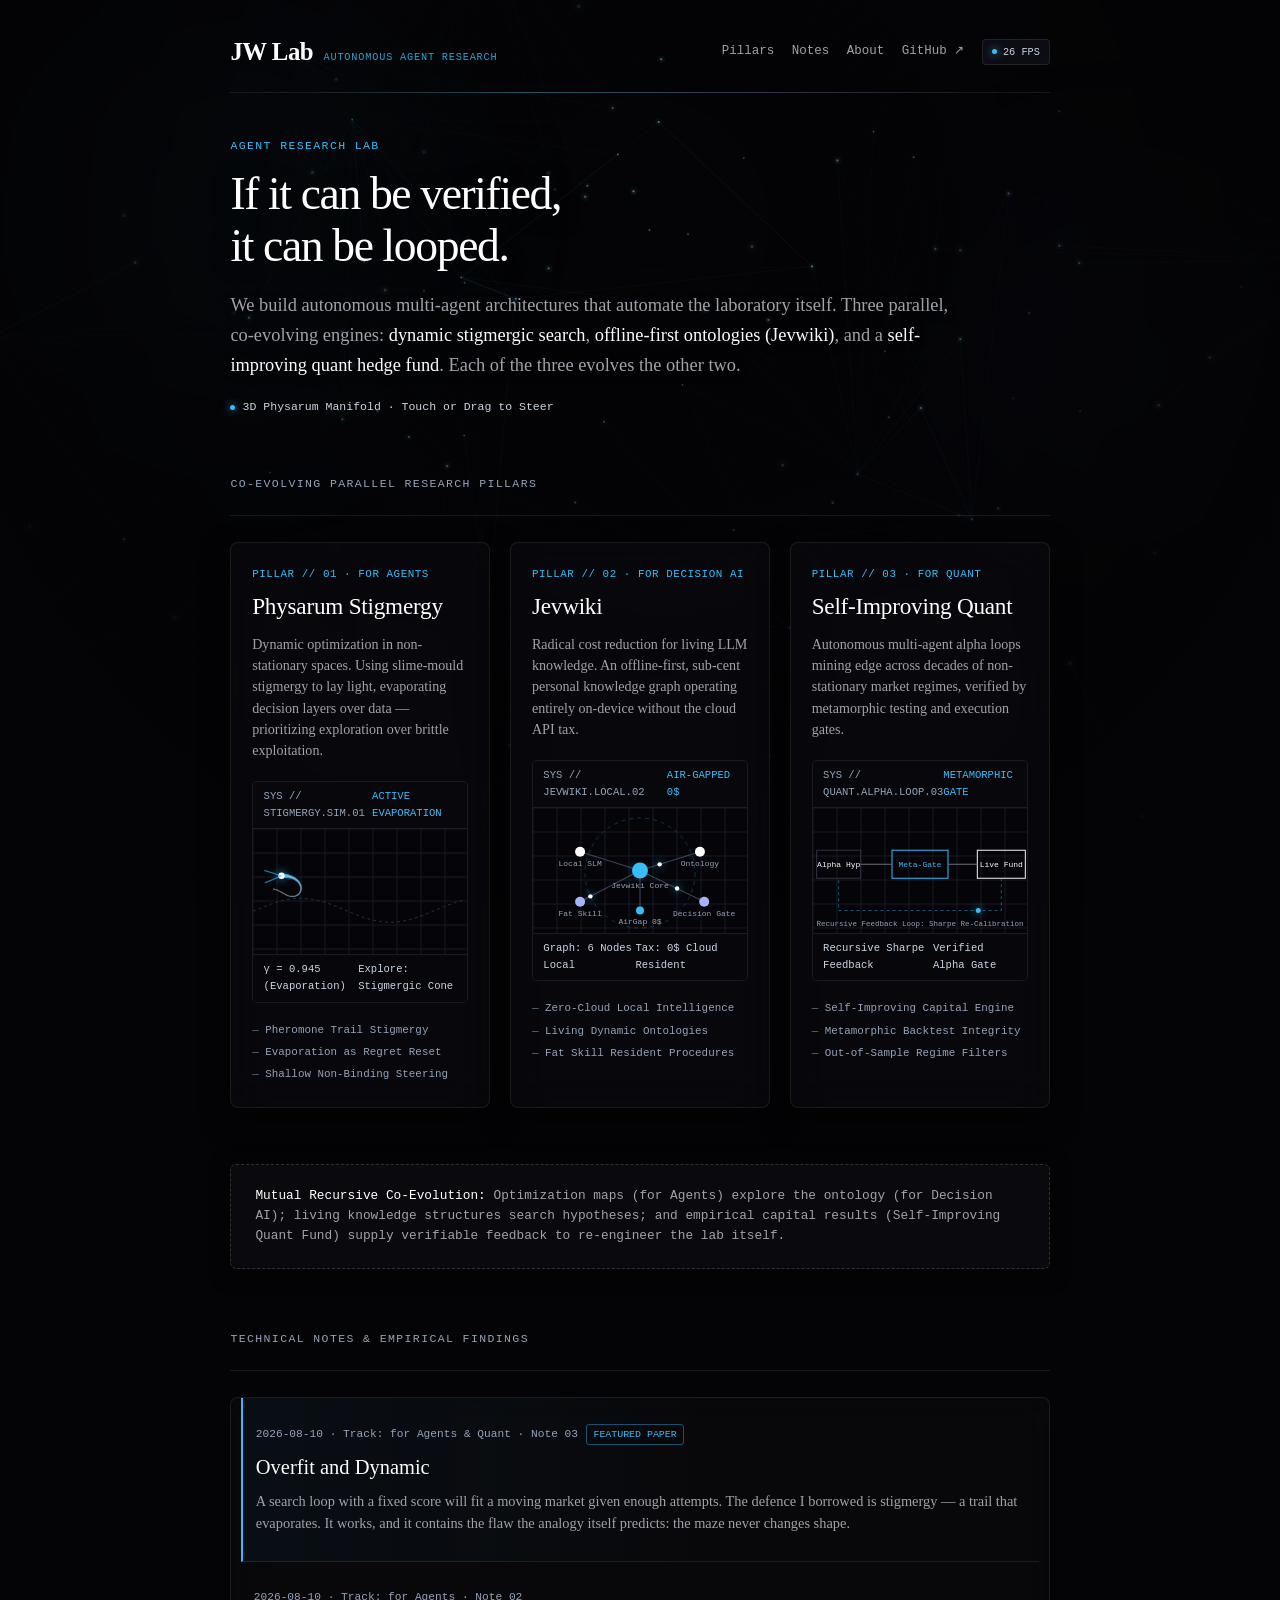
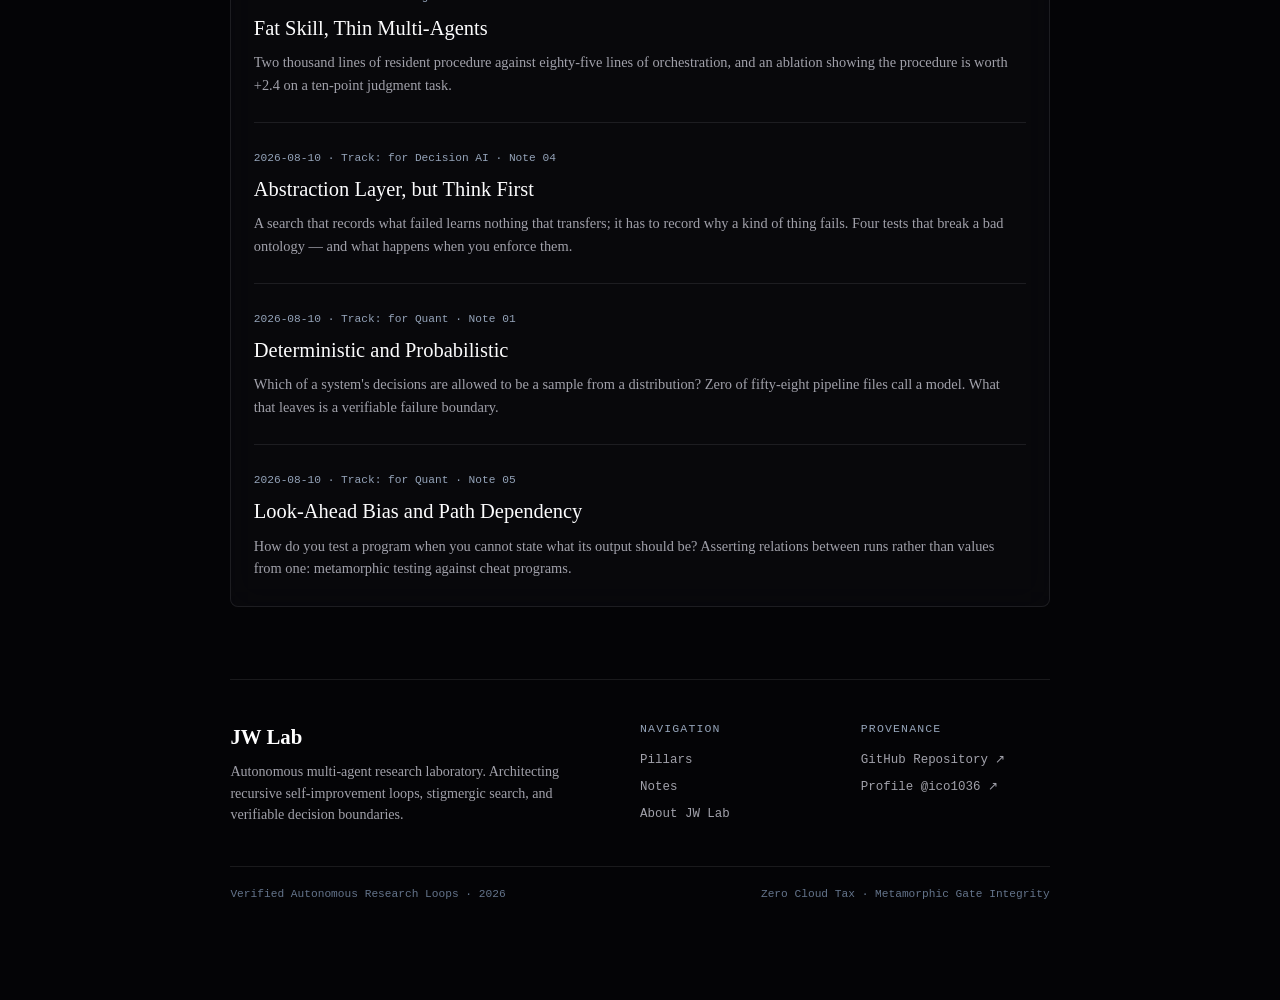
==== commit 76bd60b7: "Fix #1: Restore mobile navigation, add Linear-style border beam, travelling divider, prominent Jevwi" ====
--- a/index.html
+++ b/index.html
@@ -7,21 +7,26 @@
 <meta name="description" content="An autonomous agent research lab architecting multi-agent systems, recursive self-improvement loops, stigmergic optimization, and offline-first epistemic graphs.">
 <style>
 /* ============================================================
-   JW LAB — NEOLAB BRUTALISM × FULLSCREEN SEAMLESS BIOLUMINESCENT MANIFOLD
-   No Boxed Stages · Organic 3D Slime Mould Network in Deep Void
-   Zero Text Obstruction · 60 FPS Optimized for Mobile OLED & Desktop
+   JW LAB — NEOLAB BRUTALISM × RESTRAINED EDGE-GLOW ACCENTS
+   Resend / Linear / Raycast Aesthetic · 60 FPS Mobile & Desktop
    ============================================================ */
+@property --beam-angle {
+  syntax: '<angle>';
+  initial-value: 0deg;
+  inherits: false;
+}
+
 :root {
   --ink: #fcfcfd;
   --ink-2: #a1a1aa;
-  --ink-3: #52525b;
+  --ink-3: #71717a;
   --paper: #040406;
-  --card-bg: rgba(10, 10, 15, 0.78);
+  --card-bg: rgba(9, 9, 14, 0.82);
   --card-border: rgba(255, 255, 255, 0.08);
-  --card-border-hover: rgba(56, 189, 248, 0.28);
-  --rule: rgba(255, 255, 255, 0.08);
+  --card-border-hover: rgba(56, 189, 248, 0.35);
+  --rule: rgba(255, 255, 255, 0.09);
   --accent-cyan: #38bdf8;
-  --accent-glow: rgba(56, 189, 248, 0.22);
+  --accent-violet: #818cf8;
   
   --measure: 54rem;
   --font-serif: "Iowan Old Style", "Palatino Linotype", Palatino, Georgia, serif;
@@ -43,8 +48,7 @@
 }
 
 /* ============================================================
-   FULL-SCREEN SEAMLESS 3D SLIME-MOULD CANVAS (NO BOXES, NO STAGES)
-   Lives in the deep void background behind everything
+   SEAMLESS FULLSCREEN 3D SLIME-MOULD CANVAS & AURORA BLUR
    ============================================================ */
 #bg-slime-canvas {
   position: fixed;
@@ -56,44 +60,66 @@
   pointer-events: none;
 }
 
-/* Gentle Vignette & Radial Contrast Shield for Pure Text Legibility */
-.ambient-shield {
-  position: fixed;
-  top: 0;
-  left: 0;
-  width: 100vw;
-  height: 100vh;
-  z-index: 2;
-  pointer-events: none;
-  background: radial-gradient(circle at 50% 28%, rgba(4, 4, 6, 0.45) 0%, rgba(4, 4, 6, 0.85) 75%, rgba(4, 4, 6, 0.95) 100%);
-}
-
-/* Edge Corona */
-.edge-corona {
+/* Subtle Edge Aurora Glow (Cyan to Violet low-saturation blur) */
+.aurora-container {
   position: fixed;
   top: 0; left: 0;
   width: 100vw; height: 100vh;
   pointer-events: none;
-  z-index: 999;
-  box-shadow: inset 0 0 60px rgba(56, 189, 248, 0.04);
-}
-
-/* Page Layout Wrap */
+  z-index: 2;
+  overflow: hidden;
+}
+.aurora-blob-1 {
+  position: absolute;
+  top: -10vh; left: -5vw;
+  width: 55vw; height: 55vw;
+  max-width: 600px; max-height: 600px;
+  background: radial-gradient(circle, rgba(56, 189, 248, 0.07) 0%, transparent 70%);
+  filter: blur(60px);
+}
+.aurora-blob-2 {
+  position: absolute;
+  top: 10vh; right: -8vw;
+  width: 50vw; height: 50vw;
+  max-width: 550px; max-height: 550px;
+  background: radial-gradient(circle, rgba(129, 140, 248, 0.06) 0%, transparent 70%);
+  filter: blur(60px);
+}
+
+/* Radial Vignette: Ensures Text Remains 100% Crisp & High-Contrast */
+.contrast-shield {
+  position: fixed;
+  top: 0; left: 0;
+  width: 100vw; height: 100vh;
+  z-index: 3;
+  pointer-events: none;
+  background: radial-gradient(circle at 50% 25%, rgba(4, 4, 6, 0.42) 0%, rgba(4, 4, 6, 0.88) 75%, rgba(4, 4, 6, 0.98) 100%);
+}
+
 .wrap {
   position: relative;
   z-index: 10;
   max-width: var(--measure);
   margin: 0 auto;
-  padding: calc(2.2rem + env(safe-area-inset-top)) 1.4rem calc(6rem + env(safe-area-inset-bottom));
+  padding: calc(2rem + env(safe-area-inset-top)) 1.4rem calc(6rem + env(safe-area-inset-bottom));
 }
 
 /* ============================================================
-   HEADER & MINIMAL NAVIGATION (IMMUNE TO WRAPPING)
+   HEADER & IMMUNE-TO-WRAP NAVIGATION
    ============================================================ */
 .site-header {
   border-bottom: 1px solid var(--rule);
-  padding-bottom: 1.4rem;
-  margin-bottom: 2.5rem;
+  padding-bottom: 1.25rem;
+  margin-bottom: 2.8rem;
+  position: relative;
+}
+/* Subtle Header Beam */
+.site-header::after {
+  content: "";
+  position: absolute;
+  bottom: -1px; left: 10%; right: 10%;
+  height: 1px;
+  background: linear-gradient(90deg, transparent, rgba(56, 189, 248, 0.35), rgba(129, 140, 248, 0.25), transparent);
 }
 
 .top-bar {
@@ -117,7 +143,6 @@
   letter-spacing: -0.02em;
   color: #ffffff;
   text-decoration: none;
-  display: inline-block;
   white-space: nowrap;
 }
 
@@ -136,22 +161,26 @@
   display: flex;
   align-items: center;
   gap: 1.1rem;
+  white-space: nowrap;
 }
 .nav-links a {
   color: var(--ink-2);
   text-decoration: none;
   transition: color 0.15s ease;
-}
-.nav-links a:hover { color: #fff; }
+  padding: 0.2rem 0;
+}
+.nav-links a:hover, .nav-links a:focus-visible {
+  color: #ffffff;
+}
 
 .runtime-indicator {
   font-family: var(--font-mono);
   font-size: 0.64rem;
-  color: var(--ink-2);
+  color: #cbd5e1;
   display: inline-flex;
   align-items: center;
   gap: 0.4rem;
-  background: rgba(16, 16, 24, 0.7);
+  background: rgba(16, 16, 24, 0.75);
   padding: 0.22rem 0.55rem;
   border: 1px solid var(--rule);
   border-radius: 4px;
@@ -168,6 +197,18 @@
 @keyframes pulseDot {
   0%, 100% { opacity: 0.5; transform: scale(0.9); }
   50% { opacity: 1; transform: scale(1.3); }
+}
+
+/* Mobile Nav adjustments (reviewed at 390px) */
+@media (max-width: 680px) {
+  .site-title { font-size: 1.35rem; }
+  .lab-badge { display: none; }
+  .top-bar { flex-wrap: wrap; gap: 0.6rem; }
+  .nav-links {
+    gap: 0.85rem;
+    font-size: 0.74rem;
+  }
+  .wrap { padding: calc(1.5rem + env(safe-area-inset-top)) 1.15rem calc(5rem + env(safe-area-inset-bottom)); }
 }
 
 /* ============================================================
@@ -194,7 +235,7 @@
   color: #ffffff;
   margin-bottom: 1.2rem;
   max-width: 46rem;
-  text-shadow: 0 4px 20px rgba(0, 0, 0, 0.8);
+  text-shadow: 0 4px 20px rgba(0, 0, 0, 0.85);
 }
 
 .hero-manifesto {
@@ -206,52 +247,68 @@
 }
 .hero-manifesto strong { color: var(--ink); font-weight: 500; }
 
-/* Interactive hint */
 .orbit-hint {
   font-family: var(--font-mono);
-  font-size: 0.68rem;
-  color: var(--ink-3);
+  font-size: 0.72rem;
+  color: #cbd5e1;
   margin-top: 1.1rem;
   display: inline-flex;
   align-items: center;
   gap: 0.45rem;
 }
 
-/* Mobile typography scaling */
 @media (max-width: 680px) {
-  .site-title { font-size: 1.35rem; }
-  .lab-badge { display: none; }
-  .nav-links a:not(:last-child) { display: none; }
-  .hero-headline { font-size: 2.1rem; line-height: 1.18; }
+  .hero-headline { font-size: 2.15rem; line-height: 1.18; }
   .hero-manifesto { font-size: 1.0rem; line-height: 1.55; }
-  .wrap { padding: calc(1.5rem + env(safe-area-inset-top)) 1.15rem calc(5rem + env(safe-area-inset-bottom)); }
 }
 
 /* ============================================================
-   CO-EVOLVING PILLARS (3 INTERACTIVE BLUEPRINTS)
+   TRAVELLING LIGHT SECTION DIVIDER
    ============================================================ */
 .section-meta {
   font-family: var(--font-mono);
   font-size: 0.72rem;
   text-transform: uppercase;
   letter-spacing: 0.12em;
-  color: var(--ink-3);
+  color: #94a3b8;
   margin-bottom: 1.4rem;
   display: flex;
   align-items: center;
   gap: 0.75rem;
 }
-.section-meta::after {
-  content: "";
-  flex: 1;
+
+.travelling-divider {
+  position: relative;
   height: 1px;
   background: var(--rule);
+  margin-bottom: 1.6rem;
+  overflow: hidden;
+}
+.travelling-divider::after {
+  content: "";
+  position: absolute;
+  top: 0; left: -30%;
+  width: 30%; height: 100%;
+  background: linear-gradient(90deg, transparent, var(--accent-cyan), var(--accent-violet), transparent);
+  animation: travelBeam 5s ease-in-out infinite;
+}
+@keyframes travelBeam {
+  0% { left: -30%; }
+  100% { left: 100%; }
+}
+
+/* ============================================================
+   PILLAR CARDS WITH CSS CONIC-GRADIENT BORDER BEAM
+   ============================================================ */
+@keyframes rotateBeam {
+  0% { --beam-angle: 0deg; }
+  100% { --beam-angle: 360deg; }
 }
 
 .parallel-grid {
   display: grid;
   grid-template-columns: repeat(3, 1fr);
-  gap: 1.2rem;
+  gap: 1.25rem;
   margin-bottom: 3.5rem;
 }
 
@@ -260,38 +317,69 @@
 }
 
 .track-card {
+  position: relative;
   background: var(--card-bg);
-  border: 1px solid var(--card-border);
   border-radius: 8px;
-  padding: 1.4rem 1.25rem;
+  padding: 1.45rem 1.3rem;
   display: flex;
   flex-direction: column;
-  position: relative;
+  overflow: hidden;
+  border: 1px solid var(--card-border);
   backdrop-filter: blur(20px);
   -webkit-backdrop-filter: blur(20px);
-  transition: transform 0.2s ease, border-color 0.2s ease, box-shadow 0.2s ease;
-  box-shadow: 0 8px 24px rgba(0, 0, 0, 0.6);
-}
+  box-shadow: 0 10px 28px rgba(0, 0, 0, 0.7);
+  transition: transform 0.25s ease, border-color 0.25s ease, box-shadow 0.25s ease;
+}
+
+/* Conic Gradient Border Beam */
+.track-card::before {
+  content: "";
+  position: absolute;
+  inset: -1px;
+  border-radius: inherit;
+  padding: 1px;
+  background: conic-gradient(
+    from var(--beam-angle),
+    transparent 0deg,
+    transparent 70deg,
+    var(--accent-cyan) 100deg,
+    var(--accent-violet) 130deg,
+    transparent 160deg
+  );
+  -webkit-mask: linear-gradient(#fff 0 0) content-box, linear-gradient(#fff 0 0);
+  -webkit-mask-composite: xor;
+  mask-composite: exclude;
+  pointer-events: none;
+  animation: rotateBeam 7s linear infinite;
+  opacity: 0.65;
+  transition: opacity 0.3s ease;
+}
+
 .track-card:hover {
-  border-color: var(--card-border-hover);
-  transform: translateY(-2px);
-  box-shadow: 0 12px 32px rgba(0, 0, 0, 0.8), 0 0 25px rgba(56, 189, 248, 0.08);
-}
-
-.track-id {
+  transform: translateY(-3px);
+  box-shadow: 0 16px 36px rgba(0, 0, 0, 0.85), 0 0 30px rgba(56, 189, 248, 0.12);
+}
+.track-card:hover::before {
+  opacity: 1;
+}
+
+/* Card Header: Project Names Prominent */
+.track-tag {
   font-family: var(--font-mono);
   font-size: 0.68rem;
   color: var(--accent-cyan);
-  margin-bottom: 0.35rem;
+  margin-bottom: 0.25rem;
   letter-spacing: 0.05em;
-}
-
-.track-title {
+  text-transform: uppercase;
+}
+
+.track-headline {
   font-family: var(--font-serif);
-  font-size: 1.35rem;
+  font-size: 1.45rem;
   font-weight: 500;
-  color: var(--ink);
+  color: #ffffff;
   margin-bottom: 0.55rem;
+  letter-spacing: -0.01em;
 }
 
 .track-desc {
@@ -299,10 +387,10 @@
   color: var(--ink-2);
   line-height: 1.52;
   margin-bottom: 1.2rem;
-  min-height: 3.6rem;
-}
-
-/* Blueprint Boxes */
+  min-height: 3.5rem;
+}
+
+/* Blueprint Canvas Containers */
 .blueprint-container {
   border: 1px solid var(--rule);
   background: rgba(6, 6, 10, 0.95);
@@ -318,8 +406,8 @@
   padding: 0.38rem 0.65rem;
   border-bottom: 1px solid var(--rule);
   font-family: var(--font-mono);
-  font-size: 0.62rem;
-  color: var(--ink-3);
+  font-size: 0.66rem;
+  color: #94a3b8; /* Enhanced contrast */
   background: rgba(10, 10, 14, 0.7);
 }
 
@@ -333,17 +421,17 @@
   padding: 0.4rem 0.65rem;
   border-top: 1px solid var(--rule);
   font-family: var(--font-mono);
-  font-size: 0.64rem;
-  color: var(--ink-2);
+  font-size: 0.66rem;
+  color: #cbd5e1; /* Enhanced contrast */
   display: flex;
   justify-content: space-between;
-  background: rgba(8, 8, 12, 0.5);
+  background: rgba(8, 8, 12, 0.6);
 }
 
 .track-tags {
   font-family: var(--font-mono);
   font-size: 0.68rem;
-  color: var(--ink-3);
+  color: #94a3b8;
   list-style: none;
   display: flex;
   flex-direction: column;
@@ -351,12 +439,12 @@
 }
 .track-tags li::before {
   content: "— ";
-  color: var(--ink-3);
+  color: #64748b;
 }
 
 /* Co-evolution Banner */
 .coevolution-bar {
-  border: 1px dashed rgba(255, 255, 255, 0.15);
+  border: 1px dashed rgba(255, 255, 255, 0.16);
   background: rgba(12, 12, 18, 0.75);
   backdrop-filter: blur(16px);
   padding: 1.3rem 1.5rem;
@@ -368,59 +456,182 @@
   line-height: 1.6;
   box-shadow: 0 4px 20px rgba(0, 0, 0, 0.5);
 }
-.coevolution-bar strong { color: var(--ink); font-weight: 500; }
-
-/* Dispatches */
+.coevolution-bar strong { color: #ffffff; font-weight: 500; }
+
+/* ============================================================
+   DISPATCHES & FEATURED NOTE WASH
+   ============================================================ */
 .dispatches {
   list-style: none;
-  background: rgba(10, 10, 14, 0.7);
+  background: rgba(10, 10, 14, 0.75);
   border: 1px solid var(--rule);
-  border-radius: 6px;
-  padding: 0 1.3rem;
-  backdrop-filter: blur(14px);
+  border-radius: 8px;
+  padding: 0 1.4rem;
+  backdrop-filter: blur(16px);
+  margin-bottom: 4.5rem;
 }
 
 .dispatch-item {
   border-bottom: 1px solid var(--rule);
-  padding: 1.6rem 0;
-  transition: padding-left 0.15s ease;
+  padding: 1.65rem 0;
+  transition: padding-left 0.2s ease, background 0.2s ease;
+  position: relative;
 }
 .dispatch-item:last-child { border-bottom: none; }
-.dispatch-item:hover { padding-left: 0.4rem; }
+.dispatch-item:hover {
+  padding-left: 0.5rem;
+}
+
+/* Featured Note Wash (Note 03) */
+.dispatch-featured {
+  background: linear-gradient(90deg, rgba(56, 189, 248, 0.04) 0%, transparent 60%);
+  border-left: 2px solid var(--accent-cyan);
+  padding-left: 0.8rem;
+  margin: 0 -0.8rem;
+}
+.featured-badge {
+  font-family: var(--font-mono);
+  font-size: 0.62rem;
+  color: var(--accent-cyan);
+  border: 1px solid rgba(56, 189, 248, 0.4);
+  padding: 0.1rem 0.4rem;
+  border-radius: 3px;
+  margin-left: 0.5rem;
+  text-transform: uppercase;
+}
 
 .dispatch-meta {
   font-family: var(--font-mono);
   font-size: 0.7rem;
-  color: var(--ink-3);
+  color: #94a3b8;
   margin-bottom: 0.35rem;
+  display: flex;
+  align-items: center;
 }
 .dispatch-title {
-  font-size: 1.25rem;
+  font-size: 1.28rem;
   font-weight: 500;
   color: var(--ink);
   text-decoration: none;
   display: inline-block;
   margin-bottom: 0.4rem;
 }
-.dispatch-title:hover {
-  color: #fff;
+.dispatch-title:hover, .dispatch-title:focus-visible {
+  color: #ffffff;
   text-decoration: underline;
   text-underline-offset: 4px;
 }
 .dispatch-standfirst {
+  font-size: 0.9rem;
+  color: var(--ink-2);
+  line-height: 1.55;
+  max-width: 48rem;
+}
+
+/* ============================================================
+   FOOTER (VERIFIED PROVENANCE & CLEAR NEXT STEPS)
+   ============================================================ */
+.site-footer {
+  border-top: 1px solid var(--rule);
+  padding-top: 2.5rem;
+  margin-top: 4.5rem;
+}
+
+.footer-grid {
+  display: grid;
+  grid-template-columns: 2fr 1fr 1fr;
+  gap: 2rem;
+  margin-bottom: 2.5rem;
+}
+
+@media (max-width: 680px) {
+  .footer-grid { grid-template-columns: 1fr; gap: 1.5rem; }
+}
+
+.footer-brand {
+  font-family: var(--font-serif);
+  font-size: 1.3rem;
+  font-weight: 600;
+  color: #ffffff;
+  margin-bottom: 0.5rem;
+}
+.footer-desc {
   font-size: 0.88rem;
   color: var(--ink-2);
-  line-height: 1.52;
-  max-width: 48rem;
+  line-height: 1.55;
+  max-width: 22rem;
+}
+
+.footer-col-title {
+  font-family: var(--font-mono);
+  font-size: 0.72rem;
+  text-transform: uppercase;
+  letter-spacing: 0.1em;
+  color: #94a3b8;
+  margin-bottom: 0.8rem;
+}
+
+.footer-col-links {
+  display: flex;
+  flex-direction: column;
+  gap: 0.45rem;
+  font-family: var(--font-mono);
+  font-size: 0.78rem;
+}
+.footer-col-links a {
+  color: var(--ink-2);
+  text-decoration: none;
+  transition: color 0.15s ease;
+}
+.footer-col-links a:hover, .footer-col-links a:focus-visible {
+  color: #ffffff;
+}
+
+.footer-bottom {
+  border-top: 1px solid var(--rule);
+  padding-top: 1.2rem;
+  display: flex;
+  justify-content: space-between;
+  align-items: center;
+  font-family: var(--font-mono);
+  font-size: 0.7rem;
+  color: #64748b;
+  flex-wrap: wrap;
+  gap: 0.75rem;
+}
+
+/* ============================================================
+   ACCESSIBILITY & PREFERS-REDUCED-MOTION GUARDRAILS
+   ============================================================ */
+a:focus-visible {
+  outline: 2px solid var(--accent-cyan);
+  outline-offset: 3px;
+  border-radius: 2px;
+}
+
+@media (prefers-reduced-motion: reduce) {
+  *, ::before, ::after {
+    animation-duration: 0.01ms !important;
+    animation-iteration-count: 1 !important;
+    transition-duration: 0.01ms !important;
+  }
+  .track-card::before {
+    animation: none !important;
+    background: linear-gradient(135deg, var(--accent-cyan), var(--accent-violet)) !important;
+    opacity: 0.3 !important;
+  }
 }
 </style>
 </head>
 <body>
 
-<!-- Full-screen Living 3D Slime-Mould Network (No Boxed Stages) -->
+<!-- Full-screen Living 3D Slime-Mould Network -->
 <canvas id="bg-slime-canvas"></canvas>
-<div class="ambient-shield"></div>
-<div class="edge-corona"></div>
+<div class="aurora-container">
+  <div class="aurora-blob-1"></div>
+  <div class="aurora-blob-2"></div>
+</div>
+<div class="contrast-shield"></div>
 
 <div class="wrap">
 
@@ -430,7 +641,7 @@
         <a class="site-title" href="./index.html">JW Lab</a>
         <span class="lab-badge">Autonomous Agent Research</span>
       </div>
-      <nav class="nav-links">
+      <nav class="nav-links" aria-label="Main Navigation">
         <a href="#tracks">Pillars</a>
         <a href="#dispatches">Notes</a>
         <a href="./about.html">About</a>
@@ -453,20 +664,21 @@
         Each of the three evolves the other two.
       </p>
       <div class="orbit-hint">
-        <span class="hud-dot"></span> 3D Spatial Physarum Manifold · Touch or Drag Background to Steer
+        <span class="hud-dot"></span> 3D Physarum Manifold · Touch or Drag to Steer
       </div>
     </section>
 
     <div class="section-meta" id="tracks">Co-Evolving Parallel Research Pillars</div>
+    <div class="travelling-divider"></div>
 
     <section class="parallel-grid">
 
       <!-- ============================================================
-           PILLAR 1: for AGENTS (Interactive Stigmergy Simulation)
+           PILLAR 1: for AGENTS (Physarum Stigmergy)
            ============================================================ -->
       <article class="track-card">
-        <div class="track-id">Pillar // 01</div>
-        <h2 class="track-title">for Agents</h2>
+        <div class="track-tag">Pillar // 01 · for Agents</div>
+        <h2 class="track-headline">Physarum Stigmergy</h2>
         <p class="track-desc">
           Dynamic optimization in non-stationary spaces. Using slime-mould stigmergy 
           to lay light, evaporating decision layers over data — prioritizing exploration 
@@ -494,13 +706,13 @@
       </article>
 
       <!-- ============================================================
-           PILLAR 2: for DECISION AI (Interactive Jevwiki Crystalline Loop)
+           PILLAR 2: for DECISION AI (Jevwiki Prominent)
            ============================================================ -->
       <article class="track-card">
-        <div class="track-id">Pillar // 02</div>
-        <h2 class="track-title">for Decision AI</h2>
+        <div class="track-tag">Pillar // 02 · for Decision AI</div>
+        <h2 class="track-headline">Jevwiki</h2>
         <p class="track-desc">
-          Jevwiki: radical cost reduction for living LLM knowledge. An offline-first, 
+          Radical cost reduction for living LLM knowledge. An offline-first, 
           sub-cent personal knowledge graph operating entirely on-device without the cloud API tax.
         </p>
 
@@ -525,14 +737,14 @@
       </article>
 
       <!-- ============================================================
-           PILLAR 3: for QUANT (Interactive Quant Hedge Fund Engine)
+           PILLAR 3: for QUANT (Self-Improving Quant Fund)
            ============================================================ -->
       <article class="track-card">
-        <div class="track-id">Pillar // 03</div>
-        <h2 class="track-title">for Quant</h2>
+        <div class="track-tag">Pillar // 03 · for Quant</div>
+        <h2 class="track-headline">Self-Improving Quant</h2>
         <p class="track-desc">
-          Self-improving quant hedge fund. Unattended multi-agent loops mining alpha across 
-          decades of non-stationary market regimes, verified by metamorphic testing and execution gates.
+          Autonomous multi-agent alpha loops mining edge across decades of non-stationary 
+          market regimes, verified by metamorphic testing and execution gates.
         </p>
 
         <!-- Live Technical Canvas: Self-Improving Quant Loop -->
@@ -566,10 +778,14 @@
     </div>
 
     <div class="section-meta" id="dispatches">Technical Notes & Empirical Findings</div>
+    <div class="travelling-divider"></div>
 
     <ul class="dispatches">
-      <li class="dispatch-item">
-        <div class="dispatch-meta">2026-08-10 · Track: for Agents & Quant · Note 03</div>
+      <li class="dispatch-item dispatch-featured">
+        <div class="dispatch-meta">
+          <span>2026-08-10 · Track: for Agents & Quant · Note 03</span>
+          <span class="featured-badge">Featured Paper</span>
+        </div>
         <a class="dispatch-title" href="./posts/overfit-and-dynamic.html">Overfit and Dynamic</a>
         <p class="dispatch-standfirst">
           A search loop with a fixed score will fit a moving market given enough attempts. The defence I borrowed is stigmergy — a trail that evaporates. It works, and it contains the flaw the analogy itself predicts: the maze never changes shape.
@@ -611,17 +827,51 @@
 
   </main>
 
+  <!-- ============================================================
+       VERIFIED PROVENANCE FOOTER
+       ============================================================ -->
+  <footer class="site-footer">
+    <div class="footer-grid">
+      <div>
+        <div class="footer-brand">JW Lab</div>
+        <p class="footer-desc">
+          Autonomous multi-agent research laboratory. Architecting recursive self-improvement loops, 
+          stigmergic search, and verifiable decision boundaries.
+        </p>
+      </div>
+      <div>
+        <div class="footer-col-title">Navigation</div>
+        <div class="footer-col-links">
+          <a href="#tracks">Pillars</a>
+          <a href="#dispatches">Notes</a>
+          <a href="./about.html">About JW Lab</a>
+        </div>
+      </div>
+      <div>
+        <div class="footer-col-title">Provenance</div>
+        <div class="footer-col-links">
+          <a href="https://github.com/ico1036/notes" target="_blank" rel="noopener">GitHub Repository ↗</a>
+          <a href="https://github.com/ico1036" target="_blank" rel="noopener">Profile @ico1036 ↗</a>
+        </div>
+      </div>
+    </div>
+    <div class="footer-bottom">
+      <span>Verified Autonomous Research Loops · 2026</span>
+      <span>Zero Cloud Tax · Metamorphic Gate Integrity</span>
+    </div>
+  </footer>
+
 </div>
 
 <!-- ============================================================
-     INTERACTIVE JAVASCRIPT ENGINES
+     INTERACTIVE JAVASCRIPT ENGINES (OPTIMIZED 60 FPS)
      ============================================================ -->
 <script>
 (function() {
   const dpr = Math.min(window.devicePixelRatio || 1, 2);
 
   // ------------------------------------------------------------
-  // 1. FULLSCREEN 3D ORGANIC SLIME-MOULD NETWORK (NO BOXED STAGE)
+  // 1. FULLSCREEN 3D SLIME-MOULD NETWORK (60 FPS OPTIMIZED)
   // ------------------------------------------------------------
   const canvas = document.getElementById('bg-slime-canvas');
   const ctx = canvas.getContext('2d');
@@ -637,14 +887,13 @@
   window.addEventListener('resize', resizeCanvas);
   resizeCanvas();
 
-  // 140 Organic 3D Nodes (Deep-Sea Bioluminescent Veins)
   const isMobile = window.innerWidth <= 680;
-  const NUM_NODES = isMobile ? 95 : 145;
-  const CONNECT_RADIUS = isMobile ? 85 : 105;
+  const NUM_NODES = isMobile ? 85 : 130;
+  const CONNECT_RADIUS = isMobile ? 80 : 100;
+  const CONNECT_RADIUS_SQ = CONNECT_RADIUS * CONNECT_RADIUS;
   const nodes = [];
 
   for (let i = 0; i < NUM_NODES; i++) {
-    // Toroidal / ellipsoidal organic field
     const u = Math.random();
     const v = Math.random();
     const theta = u * 2.0 * Math.PI;
@@ -655,15 +904,14 @@
       x: r * Math.sin(phi) * Math.cos(theta),
       y: (r * 0.65) * Math.sin(phi) * Math.sin(theta),
       z: r * Math.cos(phi),
-      vx: (Math.random() - 0.5) * 0.28,
-      vy: (Math.random() - 0.5) * 0.28,
-      vz: (Math.random() - 0.5) * 0.28,
+      vx: (Math.random() - 0.5) * 0.25,
+      vy: (Math.random() - 0.5) * 0.25,
+      vz: (Math.random() - 0.5) * 0.25,
       pulsePhase: Math.random() * Math.PI * 2,
       pulseSpeed: 0.02 + Math.random() * 0.03
     });
   }
 
-  // Touch and Mouse Interaction across the entire page
   let rotX = 0.2, rotY = 0.0;
   let targetRotX = 0.2, targetRotY = 0.0;
   let isPointerDown = false;
@@ -684,7 +932,6 @@
       startX = e.clientX;
       startY = e.clientY;
     } else {
-      // Subtle parallax on mouse move
       const nx = (e.clientX / w) - 0.5;
       const ny = (e.clientY / h) - 0.5;
       targetRotY += nx * 0.0004;
@@ -709,7 +956,7 @@
 
     rotX += (targetRotX - rotX) * 0.05;
     rotY += (targetRotY - rotY) * 0.05;
-    targetRotY += 0.0012; // slow organic celestial rotation
+    targetRotY += 0.0012;
 
     const cosX = Math.cos(rotX), sinX = Math.sin(rotX);
     const cosY = Math.cos(rotY), sinY = Math.sin(rotY);
@@ -728,14 +975,14 @@
       n.x += n.vx; n.y += n.vy; n.z += n.vz;
       n.pulsePhase += n.pulseSpeed;
 
-      const d = Math.hypot(n.x, n.y, n.z);
-      if (d > 110) {
+      const dSq = n.x * n.x + n.y * n.y + n.z * n.z;
+      if (dSq > 12100) { // 110^2
+        const d = Math.sqrt(dSq);
         n.vx -= (n.x / d) * 0.025;
         n.vy -= (n.y / d) * 0.025;
         n.vz -= (n.z / d) * 0.025;
       }
 
-      // 3D rotation
       let rx = n.x * cosY - n.z * sinY;
       let rz = n.x * sinY + n.z * cosY;
       let ry = n.y * cosX - rz * sinX;
@@ -751,23 +998,30 @@
         y: centerY + ry * scale,
         z: rz,
         scale: scale,
-        pulse: (Math.sin(n.pulsePhase) + 1.0) * 0.5
+        pulse: (Math.sin(n.pulsePhase) + 1.0) * 0.5,
+        conns: 0
       });
     }
 
     projected.sort((a, b) => a.z - b.z);
 
-    // Draw Bioluminescent Cytoplasmic Veins
+    // Fast Filaments (avoiding Math.sqrt when out of range)
     for (let i = 0; i < projected.length; i++) {
       const p1 = projected[i];
+      if (p1.conns >= 4) continue;
       for (let j = i + 1; j < projected.length; j++) {
         const p2 = projected[j];
+        if (p2.conns >= 4) continue;
+
         const dx = p1.orig.x - p2.orig.x;
         const dy = p1.orig.y - p2.orig.y;
         const dz = p1.orig.z - p2.orig.z;
-        const dist3D = Math.hypot(dx, dy, dz);
-
-        if (dist3D < CONNECT_RADIUS) {
+        const distSq = dx * dx + dy * dy + dz * dz;
+
+        if (distSq < CONNECT_RADIUS_SQ) {
+          p1.conns++;
+          p2.conns++;
+          const dist3D = Math.sqrt(distSq);
           const proximity = 1.0 - (dist3D / CONNECT_RADIUS);
           const depthAlpha = Math.min(1.0, Math.max(0.15, (p1.z + 90) / 180));
           const wavePulse = (p1.pulse + p2.pulse) * 0.5;
@@ -776,27 +1030,24 @@
           ctx.beginPath();
           ctx.moveTo(p1.x, p1.y);
           ctx.lineTo(p2.x, p2.y);
-          // Subtle cyan-indigo bioluminescence
           ctx.strokeStyle = `rgba(56, 189, 248, ${alpha * 0.55})`;
-          ctx.lineWidth = alpha > 0.3 ? 1.6 : 0.85;
+          ctx.lineWidth = alpha > 0.3 ? 1.5 : 0.85;
           ctx.stroke();
         }
       }
     }
 
-    // Draw Living Physarum Spores & Absorption Cores
+    // Nodes
     for (let i = 0; i < projected.length; i++) {
       const p = projected[i];
       const depthAlpha = Math.min(1.0, Math.max(0.18, (p.z + 90) / 180));
       const rCore = Math.max(1.0, p.scale * 0.2) * (0.8 + p.pulse * 0.4);
 
-      // Soft Bio Glow Halo
       ctx.beginPath();
       ctx.arc(p.x, p.y, rCore * 3.2, 0, Math.PI * 2);
       ctx.fillStyle = `rgba(56, 189, 248, ${depthAlpha * 0.16 * p.pulse})`;
       ctx.fill();
 
-      // Core Particle
       ctx.beginPath();
       ctx.arc(p.x, p.y, rCore, 0, Math.PI * 2);
       ctx.fillStyle = `rgba(225, 245, 255, ${depthAlpha * 0.85})`;
@@ -956,7 +1207,7 @@
       ctx2.fillStyle = gn.color;
       ctx2.fill();
       ctx2.font = '8px monospace';
-      ctx2.fillStyle = '#8e8e98';
+      ctx2.fillStyle = '#94a3b8'; /* enhanced contrast */
       ctx2.textAlign = 'center';
       ctx2.fillText(gn.name, nx, ny + gn.r + 9);
     }
@@ -995,7 +1246,7 @@
     ctx3.strokeStyle = '#323242';
     ctx3.strokeRect(startX - 22, gateY - 14, 44, 28);
     ctx3.font = '8px monospace';
-    ctx3.fillStyle = '#e2e2e8';
+    ctx3.fillStyle = '#f1f5f9';
     ctx3.textAlign = 'center';
     ctx3.fillText("Alpha Hyp", startX, gateY + 3);
 
@@ -1004,7 +1255,7 @@
     ctx3.fillStyle = '#38bdf8';
     ctx3.fillText("Meta-Gate", midX, gateY + 3);
 
-    ctx3.strokeStyle = '#e2e2e8';
+    ctx3.strokeStyle = '#f1f5f9';
     ctx3.strokeRect(endX - 24, gateY - 14, 48, 28);
     ctx3.fillStyle = '#ffffff';
     ctx3.fillText("Live Fund", endX, gateY + 3);
@@ -1046,7 +1297,7 @@
     ctx3.shadowBlur = 0;
 
     ctx3.font = '7.5px monospace';
-    ctx3.fillStyle = '#7a7a88';
+    ctx3.fillStyle = '#94a3b8'; /* enhanced contrast */
     ctx3.fillText("Recursive Feedback Loop: Sharpe Re-Calibration", cssW * 0.5, cssH * 0.94);
 
     ctx3.restore();
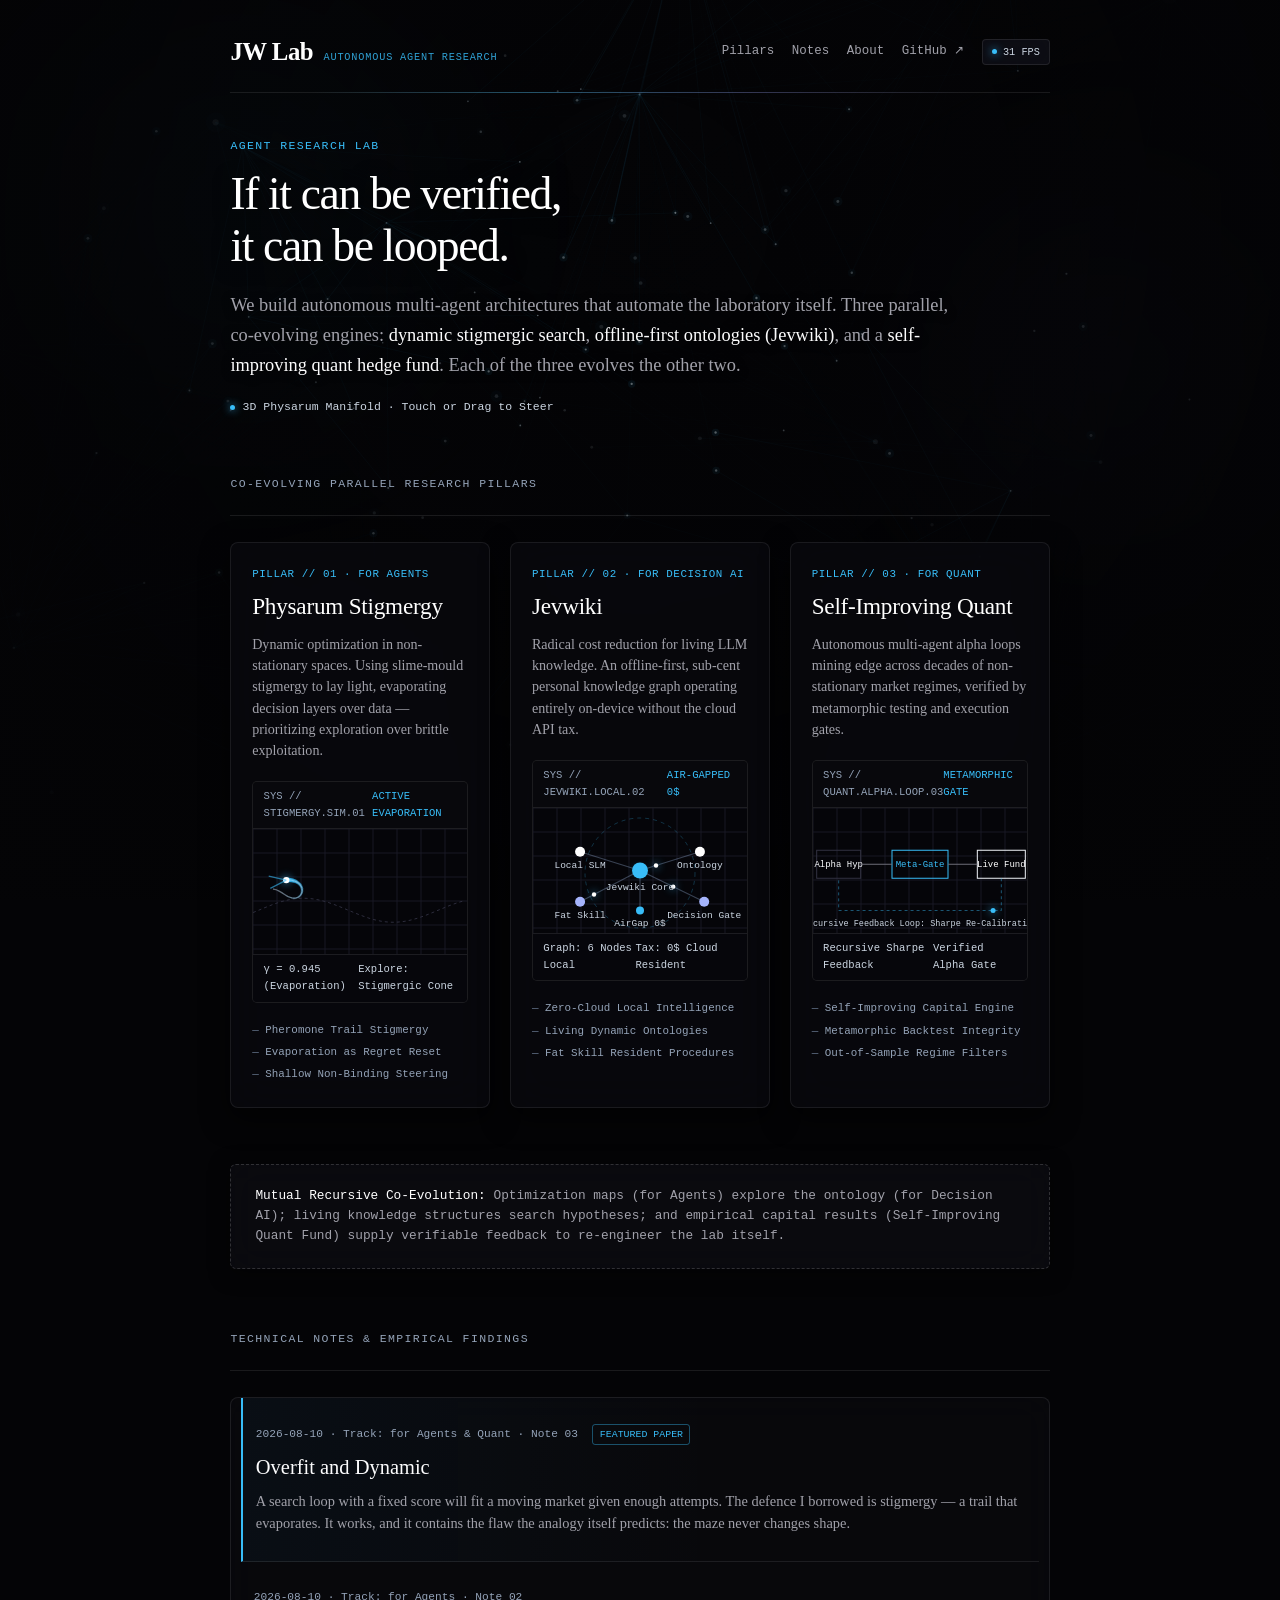
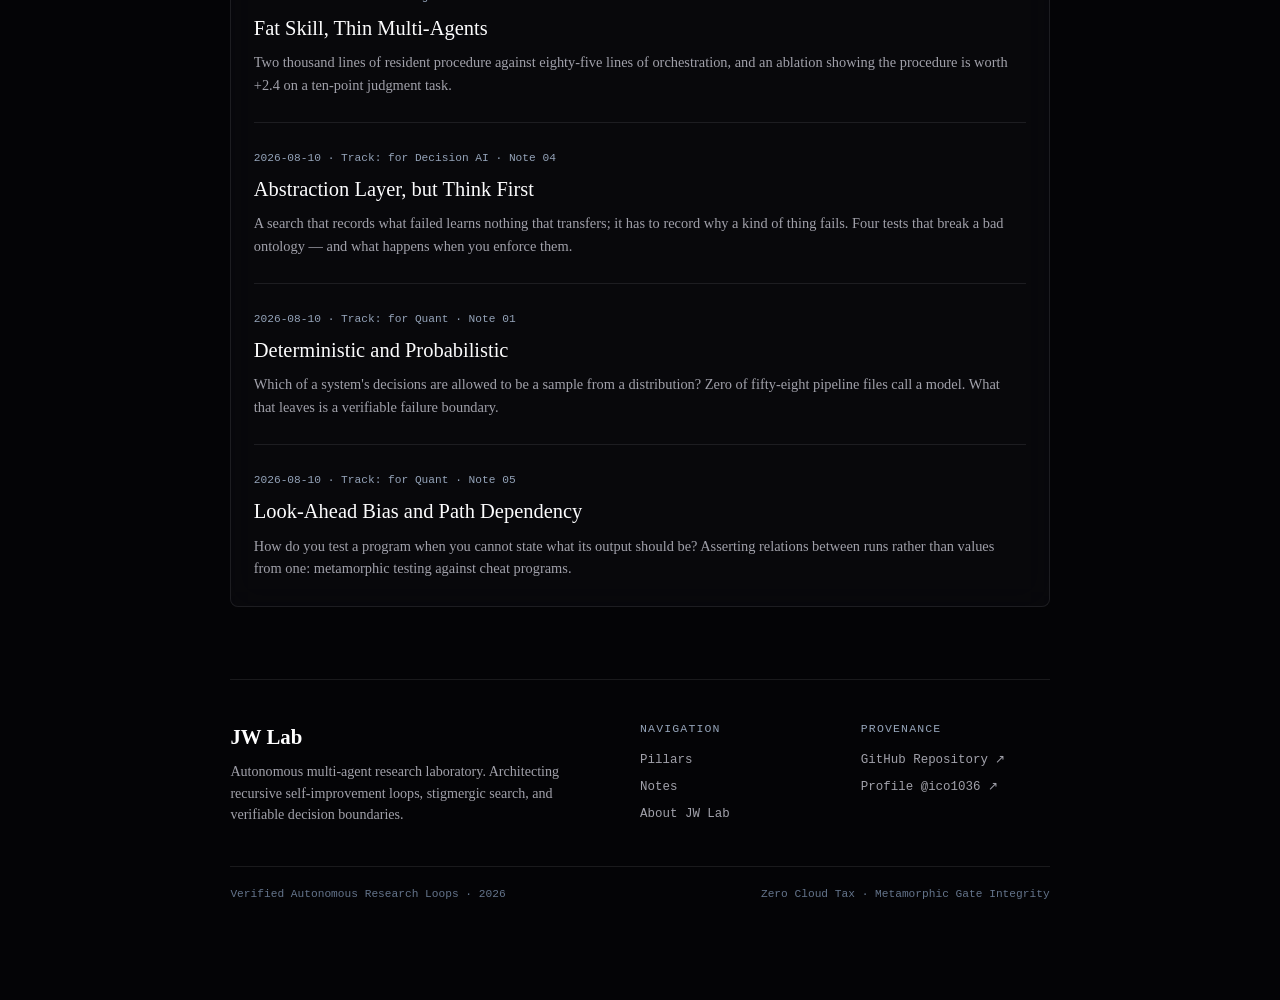
==== commit b1d4f14e: "Fix #2: Complete JavaScript reduced-motion support, suspend offscreen canvases, and polish mobile ba" ====
--- a/index.html
+++ b/index.html
@@ -498,6 +498,9 @@
   border-radius: 3px;
   margin-left: 0.5rem;
   text-transform: uppercase;
+  white-space: nowrap;
+  display: inline-block;
+  flex-shrink: 0;
 }
 
 .dispatch-meta {
@@ -506,7 +509,9 @@
   color: #94a3b8;
   margin-bottom: 0.35rem;
   display: flex;
+  flex-wrap: wrap;
   align-items: center;
+  gap: 0.4rem;
 }
 .dispatch-title {
   font-size: 1.28rem;
@@ -864,11 +869,20 @@
 </div>
 
 <!-- ============================================================
-     INTERACTIVE JAVASCRIPT ENGINES (OPTIMIZED 60 FPS)
+     INTERACTIVE JAVASCRIPT ENGINES (OPTIMIZED 60 FPS & ACCESSIBILITY)
      ============================================================ -->
 <script>
 (function() {
   const dpr = Math.min(window.devicePixelRatio || 1, 2);
+
+  // Motion preference tracking (WCAG / Issue #2)
+  const motionQuery = window.matchMedia('(prefers-reduced-motion: reduce)');
+  let prefersReducedMotion = motionQuery.matches;
+
+  // Track visibility of blueprint canvases to suspend offscreen execution
+  let isFig1Visible = false, isFig2Visible = false, isFig3Visible = false;
+  let fig1Running = false, fig2Running = false, fig3Running = false;
+  let isSlimeRunning = false;
 
   // ------------------------------------------------------------
   // 1. FULLSCREEN 3D SLIME-MOULD NETWORK (60 FPS OPTIMIZED)
@@ -945,18 +959,24 @@
   let lastTime = performance.now();
   let frameCount = 0;
 
-  function renderSlime(time) {
-    frameCount++;
-    const now = performance.now();
-    if (now - lastTime >= 1000) {
-      if (fpsLabel) fpsLabel.textContent = `${Math.round((frameCount * 1000) / (now - lastTime))} FPS`;
-      frameCount = 0;
-      lastTime = now;
+  function renderSlime(time, staticOnly) {
+    if (prefersReducedMotion || staticOnly) {
+      isSlimeRunning = false;
+      if (fpsLabel) fpsLabel.textContent = 'STATIC (ACCESSIBLE)';
+      rotX = 0.2; rotY = 0.15;
+    } else {
+      frameCount++;
+      const now = performance.now();
+      if (now - lastTime >= 1000) {
+        if (fpsLabel) fpsLabel.textContent = `${Math.round((frameCount * 1000) / (now - lastTime))} FPS`;
+        frameCount = 0;
+        lastTime = now;
+      }
+
+      rotX += (targetRotX - rotX) * 0.05;
+      rotY += (targetRotY - rotY) * 0.05;
+      targetRotY += 0.0012;
     }
-
-    rotX += (targetRotX - rotX) * 0.05;
-    rotY += (targetRotY - rotY) * 0.05;
-    targetRotY += 0.0012;
 
     const cosX = Math.cos(rotX), sinX = Math.sin(rotX);
     const cosY = Math.cos(rotY), sinY = Math.sin(rotY);
@@ -1055,9 +1075,10 @@
     }
 
     ctx.restore();
-    requestAnimationFrame(renderSlime);
+    if (!prefersReducedMotion && !staticOnly) {
+      requestAnimationFrame(renderSlime);
+    }
   }
-  requestAnimationFrame(renderSlime);
 
   // ------------------------------------------------------------
   // 2. BLUEPRINT 1: LIVE STIGMERGY SIMULATION (for Agents)
@@ -1067,7 +1088,9 @@
   const trails = [];
   let agentX = 20, agentY = 60, agentAngle = 0.2;
 
-  function renderFig1(time) {
+  function renderFig1(time, staticOnly) {
+    if (!fig1Running && !prefersReducedMotion && !staticOnly) return;
+    const nowTime = time || 1000;
     const cssW = c1.offsetWidth;
     const cssH = c1.offsetHeight;
     c1.width = cssW * dpr;
@@ -1086,37 +1109,50 @@
     ctx1.strokeStyle = '#2d2d3d';
     ctx1.setLineDash([3, 3]);
     for (let x = 0; x < cssW; x += 4) {
-      const y = cssH * 0.65 + Math.sin(x * 0.035 + time * 0.002) * 12;
+      const y = cssH * 0.65 + Math.sin(x * 0.035 + nowTime * 0.002) * 12;
       if (x === 0) ctx1.moveTo(x, y); else ctx1.lineTo(x, y);
     }
     ctx1.stroke();
     ctx1.setLineDash([]);
 
-    if (trails.length < 70) trails.push({ x: agentX, y: agentY, alpha: 1.0 });
-    for (let i = trails.length - 1; i >= 0; i--) {
-      const t = trails[i];
-      t.alpha *= 0.955;
-      if (t.alpha < 0.02) { trails.splice(i, 1); continue; }
+    if (!prefersReducedMotion && !staticOnly) {
+      if (trails.length < 70) trails.push({ x: agentX, y: agentY, alpha: 1.0 });
+      for (let i = trails.length - 1; i >= 0; i--) {
+        const t = trails[i];
+        t.alpha *= 0.955;
+        if (t.alpha < 0.02) { trails.splice(i, 1); continue; }
+        ctx1.beginPath();
+        ctx1.arc(t.x, t.y, 2.5 * t.alpha, 0, Math.PI * 2);
+        ctx1.fillStyle = `rgba(56, 189, 248, ${t.alpha * 0.75})`;
+        ctx1.fill();
+      }
+
+      if (trails.length > 2) {
+        ctx1.beginPath();
+        ctx1.moveTo(trails[0].x, trails[0].y);
+        for (let i = 1; i < trails.length; i++) ctx1.lineTo(trails[i].x, trails[i].y);
+        ctx1.strokeStyle = 'rgba(230, 240, 255, 0.4)';
+        ctx1.lineWidth = 1.3;
+        ctx1.stroke();
+      }
+
+      agentX += Math.cos(agentAngle) * 1.5;
+      agentY += Math.sin(agentAngle) * 1.5;
+      if (agentX > cssW + 10) agentX = -10;
+      const targetY = cssH * 0.42 + Math.sin(agentX * 0.04 + nowTime * 0.003) * 22;
+      agentAngle += (targetY - agentY) * 0.006;
+    } else {
+      // Static representative path
       ctx1.beginPath();
-      ctx1.arc(t.x, t.y, 2.5 * t.alpha, 0, Math.PI * 2);
-      ctx1.fillStyle = `rgba(56, 189, 248, ${t.alpha * 0.75})`;
-      ctx1.fill();
+      ctx1.moveTo(20, cssH * 0.5);
+      ctx1.bezierCurveTo(cssW * 0.35, cssH * 0.25, cssW * 0.65, cssH * 0.75, cssW - 20, cssH * 0.45);
+      ctx1.strokeStyle = 'rgba(56, 189, 248, 0.5)';
+      ctx1.lineWidth = 1.5;
+      ctx1.stroke();
+      agentX = cssW * 0.6;
+      agentY = cssH * 0.55;
+      agentAngle = 0.35;
     }
-
-    if (trails.length > 2) {
-      ctx1.beginPath();
-      ctx1.moveTo(trails[0].x, trails[0].y);
-      for (let i = 1; i < trails.length; i++) ctx1.lineTo(trails[i].x, trails[i].y);
-      ctx1.strokeStyle = 'rgba(230, 240, 255, 0.4)';
-      ctx1.lineWidth = 1.3;
-      ctx1.stroke();
-    }
-
-    agentX += Math.cos(agentAngle) * 1.5;
-    agentY += Math.sin(agentAngle) * 1.5;
-    if (agentX > cssW + 10) agentX = -10;
-    const targetY = cssH * 0.42 + Math.sin(agentX * 0.04 + time * 0.003) * 22;
-    agentAngle += (targetY - agentY) * 0.006;
 
     ctx1.beginPath();
     ctx1.arc(agentX, agentY, 3.2, 0, Math.PI * 2);
@@ -1136,9 +1172,12 @@
     ctx1.stroke();
 
     ctx1.restore();
-    requestAnimationFrame(renderFig1);
+    if (!prefersReducedMotion && !staticOnly && isFig1Visible) {
+      requestAnimationFrame(renderFig1);
+    } else {
+      fig1Running = false;
+    }
   }
-  requestAnimationFrame(renderFig1);
 
   // ------------------------------------------------------------
   // 3. BLUEPRINT 2: JEVWIKI AIR-GAPPED GRAPH (for Decision AI)
@@ -1154,7 +1193,9 @@
     { name: "AirGap 0$", x: 0.5, y: 0.82, r: 4, color: "#38bdf8" }
   ];
 
-  function renderFig2(time) {
+  function renderFig2(time, staticOnly) {
+    if (!fig2Running && !prefersReducedMotion && !staticOnly) return;
+    const nowTime = time || 1000;
     const cssW = c2.offsetWidth;
     const cssH = c2.offsetHeight;
     c2.width = cssW * dpr;
@@ -1186,7 +1227,7 @@
       ctx2.lineWidth = 1.1;
       ctx2.stroke();
 
-      const prog = (time * 0.0012 + i * 0.25) % 1.0;
+      const prog = (!prefersReducedMotion && !staticOnly) ? ((nowTime * 0.0012 + i * 0.25) % 1.0) : 0.5;
       const px = hub.x + (target.x - hub.x) * prog;
       const py = hub.y + (target.y - hub.y) * prog;
       ctx2.beginPath();
@@ -1206,16 +1247,19 @@
       ctx2.arc(nx, ny, gn.r, 0, Math.PI * 2);
       ctx2.fillStyle = gn.color;
       ctx2.fill();
-      ctx2.font = '8px monospace';
-      ctx2.fillStyle = '#94a3b8'; /* enhanced contrast */
+      ctx2.font = '9.5px monospace';
+      ctx2.fillStyle = '#cbd5e1'; /* high contrast 9.5px */
       ctx2.textAlign = 'center';
-      ctx2.fillText(gn.name, nx, ny + gn.r + 9);
+      ctx2.fillText(gn.name, nx, ny + gn.r + 11);
     }
 
     ctx2.restore();
-    requestAnimationFrame(renderFig2);
+    if (!prefersReducedMotion && !staticOnly && isFig2Visible) {
+      requestAnimationFrame(renderFig2);
+    } else {
+      fig2Running = false;
+    }
   }
-  requestAnimationFrame(renderFig2);
 
   // ------------------------------------------------------------
   // 4. BLUEPRINT 3: QUANT SELF-IMPROVING ENGINE (for Quant)
@@ -1223,7 +1267,9 @@
   const c3 = document.getElementById('canvas-fig3');
   const ctx3 = c3.getContext('2d');
 
-  function renderFig3(time) {
+  function renderFig3(time, staticOnly) {
+    if (!fig3Running && !prefersReducedMotion && !staticOnly) return;
+    const nowTime = time || 1000;
     const cssW = c3.offsetWidth;
     const cssH = c3.offsetHeight;
     c3.width = cssW * dpr;
@@ -1245,8 +1291,8 @@
 
     ctx3.strokeStyle = '#323242';
     ctx3.strokeRect(startX - 22, gateY - 14, 44, 28);
-    ctx3.font = '8px monospace';
-    ctx3.fillStyle = '#f1f5f9';
+    ctx3.font = '9px monospace';
+    ctx3.fillStyle = '#f8fafc';
     ctx3.textAlign = 'center';
     ctx3.fillText("Alpha Hyp", startX, gateY + 3);
 
@@ -1276,7 +1322,7 @@
     ctx3.stroke();
     ctx3.setLineDash([]);
 
-    const feedbackProgress = (time * 0.0009) % 1.0;
+    const feedbackProgress = (!prefersReducedMotion && !staticOnly) ? ((nowTime * 0.0009) % 1.0) : 0.5;
     let fx, fy;
     if (feedbackProgress < 0.3) {
       fx = endX;
@@ -1296,14 +1342,110 @@
     ctx3.fill();
     ctx3.shadowBlur = 0;
 
-    ctx3.font = '7.5px monospace';
-    ctx3.fillStyle = '#94a3b8'; /* enhanced contrast */
+    ctx3.font = '8.5px monospace';
+    ctx3.fillStyle = '#cbd5e1'; /* high contrast & readable font size */
     ctx3.fillText("Recursive Feedback Loop: Sharpe Re-Calibration", cssW * 0.5, cssH * 0.94);
 
     ctx3.restore();
-    requestAnimationFrame(renderFig3);
+    if (!prefersReducedMotion && !staticOnly && isFig3Visible) {
+      requestAnimationFrame(renderFig3);
+    } else {
+      fig3Running = false;
+    }
   }
-  requestAnimationFrame(renderFig3);
+
+  // ------------------------------------------------------------
+  // 5. OBSERVER & ACCESSIBILITY ORCHESTRATION
+  // ------------------------------------------------------------
+  if ('IntersectionObserver' in window) {
+    const observer = new IntersectionObserver((entries) => {
+      entries.forEach(entry => {
+        if (entry.target === c1) {
+          isFig1Visible = entry.isIntersecting;
+          if (isFig1Visible && !fig1Running && !prefersReducedMotion) {
+            fig1Running = true;
+            requestAnimationFrame(renderFig1);
+          } else if (!isFig1Visible) {
+            fig1Running = false;
+          }
+        } else if (entry.target === c2) {
+          isFig2Visible = entry.isIntersecting;
+          if (isFig2Visible && !fig2Running && !prefersReducedMotion) {
+            fig2Running = true;
+            requestAnimationFrame(renderFig2);
+          } else if (!isFig2Visible) {
+            fig2Running = false;
+          }
+        } else if (entry.target === c3) {
+          isFig3Visible = entry.isIntersecting;
+          if (isFig3Visible && !fig3Running && !prefersReducedMotion) {
+            fig3Running = true;
+            requestAnimationFrame(renderFig3);
+          } else if (!isFig3Visible) {
+            fig3Running = false;
+          }
+        }
+      });
+    }, { rootMargin: '80px' });
+    if (c1) observer.observe(c1);
+    if (c2) observer.observe(c2);
+    if (c3) observer.observe(c3);
+  } else {
+    isFig1Visible = true; isFig2Visible = true; isFig3Visible = true;
+  }
+
+  function handleMotionChange(e) {
+    prefersReducedMotion = e.matches;
+    if (prefersReducedMotion) {
+      fig1Running = false;
+      fig2Running = false;
+      fig3Running = false;
+      isSlimeRunning = false;
+      if (fpsLabel) fpsLabel.textContent = 'STATIC (ACCESSIBLE)';
+      renderSlime(0, true);
+      renderFig1(0, true);
+      renderFig2(0, true);
+      renderFig3(0, true);
+    } else {
+      if (!isSlimeRunning) {
+        isSlimeRunning = true;
+        requestAnimationFrame(renderSlime);
+      }
+      if (isFig1Visible && !fig1Running) {
+        fig1Running = true;
+        requestAnimationFrame(renderFig1);
+      }
+      if (isFig2Visible && !fig2Running) {
+        fig2Running = true;
+        requestAnimationFrame(renderFig2);
+      }
+      if (isFig3Visible && !fig3Running) {
+        fig3Running = true;
+        requestAnimationFrame(renderFig3);
+      }
+    }
+  }
+
+  if (motionQuery.addEventListener) {
+    motionQuery.addEventListener('change', handleMotionChange);
+  } else if (motionQuery.addListener) {
+    motionQuery.addListener(handleMotionChange);
+  }
+
+  // Initial Boot
+  if (prefersReducedMotion) {
+    if (fpsLabel) fpsLabel.textContent = 'STATIC (ACCESSIBLE)';
+    renderSlime(0, true);
+    renderFig1(0, true);
+    renderFig2(0, true);
+    renderFig3(0, true);
+  } else {
+    isSlimeRunning = true;
+    requestAnimationFrame(renderSlime);
+    if (isFig1Visible) { fig1Running = true; requestAnimationFrame(renderFig1); }
+    if (isFig2Visible) { fig2Running = true; requestAnimationFrame(renderFig2); }
+    if (isFig3Visible) { fig3Running = true; requestAnimationFrame(renderFig3); }
+  }
 })();
 </script>
 
